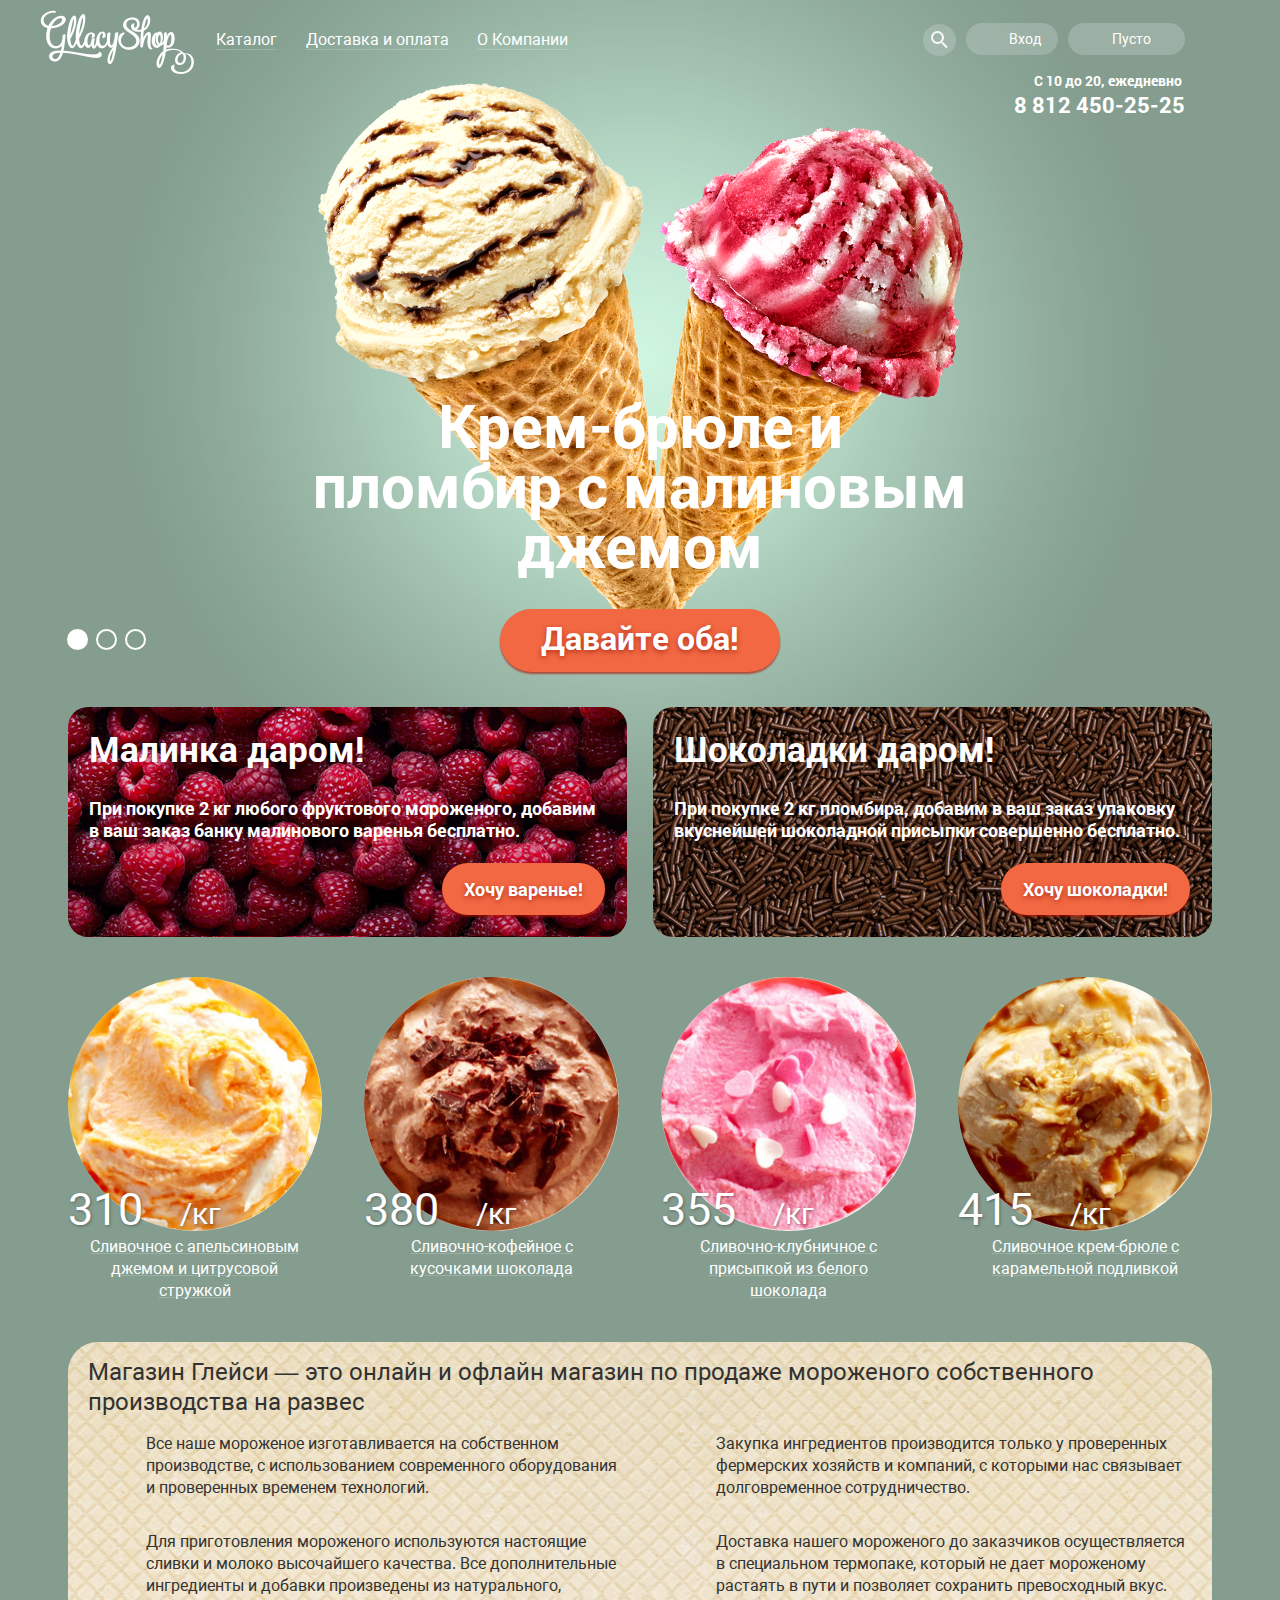
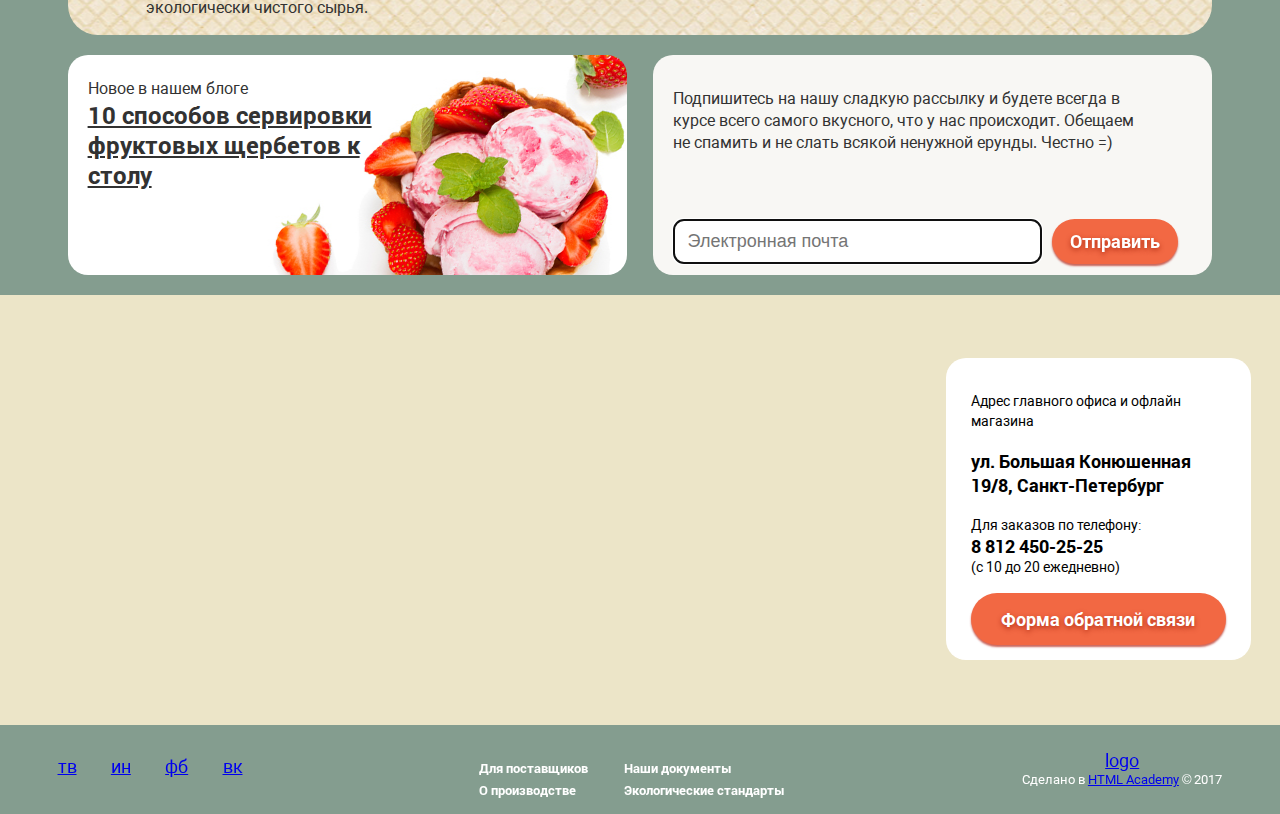
==== index.html @ 4d284d8c "grids" ====
<!DOCTYPE html>
<html lang='ru'>

<head>
  <meta charset='utf-8'>
  <title>Gllacy Shop</title>
  <link href="css/normalize.css" rel="stylesheet">
  <link href="css/style.css" rel="stylesheet">
</head>

<body>
  <input type="radio" id="btn-1" name="toggle" checked/>
  <input type="radio" id="btn-2" name="toggle" />
  <input type="radio" id="btn-3" name="toggle" />
  <div class="site-wrapper">
    <div class="content-wrapper">
      <header class="page-header">
        <div class='page-header__container'>
          <div class="page-header__logo">
            <img src="img/logo.png" width="154px" height="64px" alt="Gllacy Shop" />
          </div>
          <nav class="navigation">
            <div class="navigation__top">
              <ul class="navigation__first-list">
                <li>
                  <a href="catalog.html">Каталог</a>
                </li>
                <li>
                  <a href="#">Доставка и оплата</a>
                </li>
                <li>
                  <a href="#">О Компании</a>
                </li>
              </ul>
              <ul class="navigation__second-list">
                <li class="navigation__first-item">
                  <a class="navigation__second-list-search" href="#" title="Поиск"></a>
                </li>
                <li class="navigation__second-item">
                  <a class="navigation__second-list-account" href="#">Вход</a>
                </li>
                <li class="navigation__third-item">
                  <a class="navigation__second-list-basket" href="#" title="Карзина">Пусто</a>
                </li>
              </ul>
              <div class="telephone">
                <a class="navigation__telephone" href="tel:+78124502525">8 812 450-25-25</a>
              </div>
            </div>
            <ul class="navigation__hidden-list">
              <li class="navigation__hidden-item">
                <a class="navigation__hidden-list-link first-link" href="#">Новинки</a>
              </li>
              <li class="navigation__hidden-item">
                <a class="navigation__hidden-list-link" href="#">Сливочное</a>
              </li>
              <li class="navigation__hidden-item">
                <a class="navigation__hidden-list-link" href="#">Щербеты</a>
              </li>
              <li class="navigation__hidden-item">
                <a class="navigation__hidden-list-link" href="#">Фруктовый лёд</a>
              </li>
              <li class="navigation__hidden-item">
                <a class="navigation__hidden-list-link" href="#">Мелорин</a>
              </li>
            </ul>
            <div class="search-hidden">
              <input type="search" value="Что ищем?" autofocus/>
            </div>
            <div class="navigation__pop-up">
              <input type "email" placeholder="Электронная почта" autocomplete="on" tabindex="1" autofocus/>
              <input type="password" placeholder="Пароль" autocomplete="on" tabindex="2" autofocus/>
              <buttom>Войти</buttom>
              <a href="#">Забыли пароль?</a>
              <a href="#">Новая регистрация</a>
            </div>
          </nav>
        </div>
      </header>
      <main>
        <section class="slider">
          <div class="slider__slide" id="slide1">
            <div class="slider__slide-title">Крем-брюле и пломбир с малиновым джемом</div>
            <a class="btn__slide" href="#">Давайте оба!</a>
          </div>
          <div class="slider__slide" id="slide2">
            <div class="slider__slide-title">Шоколадный пломбир и лимонный сорбет </div>
            <a class="btn__slide" href="#">Давайте оба!</a>
          </div>
          <div class="slider__slide" id="slide3">
            <div class="slider__slide-title">Пломбир с помадкой<br>и клубничный щербет</div>
            <a class="btn__slide" href="#">Давайте оба!</a>
          </div>
          <div class="slider-controls">
            <label for="btn-1"></label>
            <label for="btn-2"></label>
            <label for="btn-3"></label>
          </div>
        </section>
        <div class='main__container'>
          <section class="banners">
            <div class="banners__item">
              <h2 class="banners__title">Малинка даром!</h2>
              <p class="banners__describtion">При покупке 2 кг любого фруктового мороженого, добавим в ваш заказ банку малинового варенья бесплатно.
              </p>
              <a class="btn__banners" href="catalog.html">Хочу варенье!</a>
            </div>
            <div class="banners__item">
              <h2 class="banners__title">Шоколадки даром!</h2>
              <p class="banners__describtion">При покупке 2 кг пломбира, добавим в ваш заказ упаковку вкуснейшей шоколадной присыпки совершенно бесплатно.
              </p>
              <a class="btn__banners" href="catalog.html">Хочу шоколадки!</a>
            </div>
          </section>
          <section class="hits">
            <div class="hits__item">
              <div class="hits__image">
                <img src="./img/goods/hits/1.jpg" width="267px" height="267px" alt="Сливочное с апельсиновым джемом и цитрусовой стружкой" />
              </div>
              <span class="hits__price">310<a class="hits__price-icon" href="#"></a></span>
              <p class="hits__description">Сливочное с апельсиновым джемом и цитрусовой стружкой</p>
            </div>
            <div class="hits__item">
              <div class="hits__image">
                <img src="./img/goods/hits/2.jpg" width="267px" height="267px" alt="Сливочно-кофейное с кусочками шоколада" />
              </div>
              <span class="hits__price">380<a class="hits__price-icon" href="#"></a></span>
              <p class="hits__description">Сливочно-кофейное с кусочками шоколада</p>
            </div>
            <div class="hits__item">
              <div class="hits__image">
                <img src="./img/goods/hits/3.jpg" width="267px" height="267px" alt="Сливочно-клубничное с присыпкой из белого шоколада" />
              </div>
              <span class="hits__price">355<a class="hits__price-icon" href="#"></a></span>
              <p class="hits__description">Сливочно-клубничное с присыпкой из белого шоколада</p>
            </div>
            <div class="hits__item">
              <div class="hits__image">
                <img src="./img/goods/hits/4.jpg" width="267px" height="267px" alt="Сливочное крем-брюле с карамельной подливкой" />
              </div>
              <span class="hits__price">415<a class="hits__price-icon" href="#"></a></span>
              <p class="hits__description">Сливочное крем-брюле с карамельной подливкой</p>
            </div>
          </section>
          <section class="seo">
            <h2 class="seo__title">Магазин Глейси — это онлайн и офлайн магазин по продаже мороженого собственного производства на развес</h2>
            <div class="seo__features">
              <div class="seo__column">
                <p class="seo__description">Все наше мороженое изготавливается на собственном производстве, с использованием современного оборудования и проверенных временем технологий.</p>
                <p class="seo__description">Для приготовления мороженого используются настоящие сливки и молоко высочайшего качества. Все дополнительные ингредиенты и добавки произведены из натурального, экологически чистого сырья.</p>
              </div>
              <div class="seo__column">
                <p class="seo__description">Закупка ингредиентов производится только у проверенных фермерских хозяйств и компаний, с которыми нас связывает долговременное сотрудничество.</p>
                <p class="seo__description">Доставка нашего мороженого до заказчиков осуществляется в специальном термопаке, который не дает мороженому растаять в пути и позволяет сохранить превосходный вкус.</p>
              </div>
            </div>
          </section>
          <div class="news-distribution">
          <section class="news">
              <span class="news__description">Новое в нашем блоге</span>
              <h2 class="news__title">10 способов сервировки фруктовых щербетов к столу</h2>
          </section>
          <section class="distribution">
            <p class="distribution__description">Подпишитесь на нашу сладкую рассылку и будете всегда в курсе всего самого вкусного, что у нас происходит. Обещаем не спамить и не слать всякой ненужной ерунды. Честно =) </p>
            <div class="distribution__form">
            <input type="email" placeholder="Электронная почта" autocomplete="on" tabindex="1" autofocus/>
            <a class="btn__distribution" href="#">Отправить</a>
            </div>
          </section>
          </div>
        <section class="form-answer">
          <h2 class="form-answer__title">Мы обязательно вам ответим!</h2>
          <input />
          <input />
          <textarea name="comment" id="comment-field" rows="10"></textarea>
          <buttom>Отправить</buttom>
        </section>
              </div>
            </div>
              <section class="map">
                <div class="map__marker"></div>
                <div class="contacts">
                  <span>Адрес главного офиса и офлайн магазина</span>
                  <p>ул. Большая Конюшенная 19/8, Санкт-Петербург</p>
                  <span>Для заказов по телефону:</span>
                  <a class="contacts__telephone" href="tel:+78124502525">8 812 450-25-25</a>
                  <span>(с 10 до 20 ежедневно)</span>
                  <a class="btn__write-us" href="#">Форма обратной связи</a>
                </div>
              </section>
      </main>
        <footer class="page-footer">
        <div class="page-footer__container">
          <div class="page-footer__social">
            <ul class="social__items">
              <li class="social__item">
                <a class="social__link" href="#" title="Наш твиттер">тв</a>
              </li>
              <li class="social__item">
                <a class="social__link" href="#" title="Наш Инстраграм">ин</a>
              </li>
              <li class="social__item">
                <a class="social__link" href="#" title="Мы в фейсбук">фб</a>
              </li>
              <li class="social__item">
                <a class="social__link" href="#" title="Мы вконтакте">вк</a>
              </li>
            </ul>
          </div>
          <div class="documents">
            <ul class="documents__items">
              <li class="documents__item">
                <a class="documents__link" href="#">Для поставщиков</a>
              </li>
              <li class="documents__item">
                <a class="documents__link" href="#">О производстве</a>
              </li>
            </ul>
            <ul class="documents__items">
              <li class="documents__item">
                <a class="documents__link" href="#">Наши документы</a>
              </li>
              <li class="documents__item">
                <a class="documents__link" href="#">Экологические стандарты</a>
              </li>
            </ul>
          </div>
          <div class="copyright">
            <a class="copyright__logo" href="https://htmlacademy.ru/intensive/htmlcss">logo</a>
            <span class="copyright__description">Сделано в <a href="https://htmlacademy.ru/intensive/htmlcss">HTML Academy</a> © 2017</span>
          </div>
        </div>
      </footer>
  </div>
</body>

</html>
---- css/style.css ----
@font-face {
  font-family: 'Roboto';
  src: url('../fonts/roboto.woff') format('woff'), url('../fonts/roboto.woff2') format('woff2');
  font-weight: normal;
}
@font-face {
  font-family: 'Roboto';
  src: url('../fonts/robotobold.woff') format('woff'), url('../fonts/robotobold.woff2') format('woff2');
  font-weight: bold;
}


body {
  margin: 0;
  font-size: 18px;
  line-height: 1.2;
  font-family: "Roboto", "Arial", sans-serif;
  background-color: #849d8f;
}

body > input[type="radio"] {
  display: none;
}

.site-wrapper {
  background-position: top center;
  background-repeat: no-repeat;
  transition:
    background-image 0.5s ease,
    background-color 0.5s ease;
}

.content-wrapper {
  min-width: 940px;
  max-width: 1200px;
  margin: 0 auto;
  padding: 0 2.3%;
}

.page-header {
  min-width: 940px;
}

.page-header__container {
  display: flex;
  flex-direction: row;
  position: relative;
  height: 6.25%;
}

.page-header__logo {
  display: flex;
  position: absolute;
  top: 10px;
  margin-right: 22px;
}

.navigation {
  position: relative;
  margin-left: 154px;
  width: 82.6%;
}

.navigation__top {
   display: flex;
   flex-direction: row;
   justify-content: space-between;
   position: relative;
}

.navigation__telephone {
  position: absolute;
  top: 93px;
  right: 0px;
  color: white;
  font-size: 22px;
  line-height: 24px;
  font-weight: 600;
  text-decoration: none;
}

.navigation__telephone:after {
  content: "С 10 до 20, ежедневно";
  position: absolute;
  top: -20px;
  right: 0px;
  color: white;
  width: 151px;
  font-size: 14px;
  line-height: 16px;
  font-weight: 600;
}

.navigation__first-list {
  display: flex;
  flex-wrap: nowrap;
  justify-content: space-between;
  margin: 0;
  padding: 0;
  width: 352px;
  margin-left: 22px;
}

.navigation__first-list li {
  margin: 0;
  padding: 0;
  list-style: none;
}

.navigation__first-list li:first-child {

}

.navigation__first-list a {
  display: flex;
  flex-wrap: nowrap;
  margin-top: 31px;
  padding: 0;
  font-size: 16px;
  line-height: 18px;
  color: white;
  font-weight: 500;
  border-bottom: 1px solid rgba(250, 250, 250, 0.2);
  text-decoration: none;
}

.navigation__hidden-list ul {
  display: flex;
  flex-direction: column;
  width: 143px;
  height: 171px;
  background-color: #f8f7f4;
}

.navigation__hidden-item {
  position: absolute;
  top: -37px;
  padding: 0;
  margin: 0;
  list-style: none;
}

.navigation__hidden-list-link {
  position: relative;
  color: white;
  text-decoration: none;
  padding: 13px 0 14px 21px;
}

.first-link:after {
  position: absolute;
  top: -30px;
  width: 128px;
  height: 1px;
  background-color: #d1d0ce;
}

.navigation__second-list {
  display: flex;
  margin: 0;
  padding: 0;
  width: 262px;
}

.navigation__second-list li {
  margin: 0;
  padding: 0;
  list-style: none;
}

.navigation__second-list a {
  display: flex;
  justify-content: center;
  align-items: center;
  padding: 0;
  font-size: 14px;
  line-height: 16px;
  color: white;
  font-weight: 300;
  text-decoration: none;
}

.navigation__second-list-search {
  position: absolute;
  top: 7px;
  left: 8px;
  width: 9px;
  height: 9px;
  border: 2px solid rgba(250, 250, 250, 1);
  border-radius: 50%;
}

.navigation__second-list-search:before {
  content: "";
  position: absolute;
  top: 11px;
  left: 8px;
  width: 7px;
  height: 2px;
  background: rgba(250, 250, 250, 1);
  transform: rotate(45deg);
}

.navigation__second-list-account {
  margin-left: 26px;
}

.navigation__second-list-basket {
  margin-left: 9px;
}

.navigation__first-item {
  display: flex;
  justify-content: center;
  position: absolute;
  top: 24px;
  right: 229px;
  width: 33px;
  height: 32px;
  background-color: rgba(250, 250, 250, 0.2);
  border-radius: 50%;
}

.navigation__second-item {
  display: flex;
  justify-content: center;
  position: absolute;
  top: 23px;
  right: 127px;
  width: 92px;
  height: 32px;
  background-color: rgba(250, 250, 250, 0.2);
  border-radius: 20px;
}

.navigation__third-item {
  display: flex;
  justify-content: center;
  position: absolute;
  top: 23px;
  right: 0;
  width: 117px;
  height: 32px;
  background-color: rgba(250, 250, 250, 0.2);
  border-radius: 20px;
}

.navigation__hidden-list {
  display: none;
}

.navigation__pop-up {
  display: none;
}

.search-hidden {
  display: none;
}

/* slider*/
.slider {
  position: relative;
  padding-top: 270px;
  text-align: center;
  color: #fff;
}

.slider__slide-title {
  width: 668px;
  margin: 75px auto 34px;
  font-weight: 700;
  font-size: 60px;
  line-height: 60px;
}

.btn__slide {
  display: inline-block;
  padding: 7px 41px 12px;

  font-weight: 600;
  font-size: 32px;
  line-height: 44px;
  vertical-align: top;
  color: #fff;
  text-decoration: none;
  text-shadow: 0 2px 5px rgba(160, 32, 11, 0.76);

  background: linear-gradient(top, #f26843 50%%, #e74a35 100%);
  background: #f26843;
  border-radius: 100px;
  box-shadow: 0 2px 2px rgba(172, 16, 0, 0.64);
}

.btn__slide:hover {
  background: linear-gradient(to bottom, #f58669 0%, #ec6f5e 100%);
  box-shadow: inset 0 2px 2px rgba(172, 16, 0, 1);
}

.btn__slide:active {
  background: linear-gradient(to bottom, #d84742 0%, #e1613e 100%);
  box-shadow: inset 0 2px 2px rgba(172, 16, 0, 1);
}

.slider-controls {
  position: absolute;
  bottom: 22px;
  left: 0;
  padding-left: 27px;
  z-index: 20;
  font-size: 0;
}

.slider-controls label {
  display: inline-block;
  width: 17px;
  height: 17px;
  margin-right: 8px;
  vertical-align: top;
  background-color: transparent;
  border: 2px solid #fff;
  border-radius: 50%;
  cursor: pointer;
}

.slider__slide {
  display: none;
}
.site-wrapper:before,
.site-wrapper:after {
  content: "";
  visibility: hidden;
}

.site-wrapper:before,
.site-wrapper:after {
  background-image: url("../img/slides/slide1.png");
}

.site-wrapper:after {
  background-image: url("../img/slides/slide2.png");
}

#btn-1:checked ~ .site-wrapper {
  background-color: #849d8f;
  background-image: url("../img/slides/slide1.png");
}

#btn-2:checked ~ .site-wrapper {
  background-color: #8996a6;
  background-image: url("../img/slides/slide2.png");
}

#btn-3:checked ~ .site-wrapper {
  background-color: #9d8b84;
  background-image: url("../img/slides/slide3.png");
}

#btn-1:checked ~ .site-wrapper #slide1,
#btn-2:checked ~ .site-wrapper #slide2,
#btn-3:checked ~ .site-wrapper #slide3 {
  display: block;
}

#btn-1:checked ~ .site-wrapper label[for="btn-1"],
#btn-2:checked ~ .site-wrapper label[for="btn-2"],
#btn-3:checked ~ .site-wrapper label[for="btn-3"] {
  background-color: #fff;
}
/* main */
.main__container {
  min-width: 900px;
  margin: 0 auto;
  padding: 0 2.3%;
}

.banners {
  display: flex;
  margin-top: 3.08%;
}

.banners__item {
  display: flex;
  flex-direction: column;
  position: relative;
  padding: 21px 21px;
  width: 48.8%;
  height: 188px;
  background-image: url("../img/background-malina.jpg");
  border-radius: 20px;
  background-color: rgba(120,6,19, 0.4);
}

.banners__item:last-child {
  margin-left: 2.2%;
  background-image: url("../img/background-shoko.jpg");
  background-color: rgba(82,37,18, 0.4);
}

.banners__title {
  margin: 0;
  margin-bottom: 28px;
  font-size: 35px;
  line-height: 41px;
  color: white;
}

.banners__describtion {
  margin: 0;
  font-weight: 600;
  font-size: 18px;
  line-height: 22px;
  color: white;
  margin-bottom: 48px;
}

.btn__banners {
  display: flex;
  justify-content: center;
  align-items: center;
  position: absolute;
  right: 22px;
  bottom: 22px;
  padding: 14px 22px;

  font-weight: 600;
  font-family: "Roboto";
  font-size: 18px;
  line-height: 24px;
  vertical-align: top;
  color: #fff;
  text-decoration: none;
  text-shadow: 0 2px 5px rgba(160, 32, 11, 0.76);

  background: linear-gradient(top, #f26843 0%, #e74a35 100%);
  background: #f26843;
  border-radius: 100px;
  box-shadow: 0 2px 2px rgba(172, 16, 0, 0.64);
}

.btn__banners:hover {
  background: linear-gradient(to bottom, #f58669 0%, #ec6f5e 100%);
  box-shadow: inset 0 2px 2px rgba(172, 16, 0, 1);
}

.btn__banners:active {
  background: linear-gradient(to bottom, #d84742 0%, #e1613e 100%);
  box-shadow: inset 0 2px 2px rgba(172, 16, 0, 1);
}

.hits {
  display: flex;
  justify-content: space-between;
  margin-top: 40px;
  min-width: 860px;
}

.hits__item {
  position: relative;
  width: 22.2%;
}

.hits__image img {
  position: relative;
  width: 100%;
  height: 100%;
  border-radius: 50%;
}

.hits__image img:first-child {
  background-color: rgba(253,206,121, 0.4);
}

.hits__image img:nth-child(2) {
  background-color: rgba(203,109,81, 0.4);
}

.hits__image img:nth-child(3) {
  background-color: rgba(253,142,174, 0.4);
}

.hits__image img:last-child {
  background-color: rgba(228,167,99, 0.4);
}

.hits__image::after {
  content: "";
  position: absolute;
  top: 0;
  left: 0;
  background-image: url("../img/hit.jpg");
  border-radius: 50%;
  z-index: 20;
}

.hits__price {
  position: absolute;
  top: 210px;
  left: 0;
  font-size: 45px;
  line-height: 45px;
  color: white;
  text-shadow: 1px 1px 3px rgba(49, 50, 53, 0.5);
}

.hits__item:after {
  content: "/кг";
  position: absolute;
  top: 214px;
  left: 112px;
  font-size: 30px;
  line-height: 45px;
  color: white;
  text-shadow: 1px 1px 3px rgba(49, 50, 53, 0.5);
}

.hits__description {
  color: white;
  justify-content: center;
  margin: 0 10px;
  align-items: center;
  text-align: center;
  font-size: 16px;
  line-height: 22px;
  text-decoration: underline rgba(250, 250, 250, 0.2);
}

.seo {
  width: 95.5;
  height: 25.58%;
  background-image: url("../img/background-wafer.jpg");
  background-position: top center;
  background-color: rgb(251,228,180);
  border-radius: 30px;
  margin-top: 40px;
}

.seo__title {
  margin: 0;
  padding: 0 20px;
  padding-top: 15px;
  font-size: 24px;
  line-height: 30px;
  font-weight: 400;
  color: rgb(50, 50, 50);
}

.seo__features {
  display: flex;
  justify-content: space-between;
  padding: 0 20px;
}

.seo__column {
  display: flex;
  flex-direction: column;
  width: 476px;
  margin-left: 58px;
}

.seo__description {
  font-size: 16px;
  line-height: 22px;
  color: rgb(50, 50, 50);
}

.news-distribution {
  display: flex;
  min-width: 860px;
  margin: 20px 0;
}

.news {
  display: flex;
  flex-direction: column;
  width: 48.8%;
  height: 220px;
  background-image: url("../img/background-strawberries.jpg");
  background-position: top center;
  background-color: #fff;
  border-radius: 20px;
  padding: 0 20px;
  margin-right: 2.2%;
}

.news__description {
  display: flex;
  justify-content: space-between;
  font-size: 16px;
  line-height: 22px;
  padding-top: 23px;
  color: rgb(50, 50, 50);
}

.news__title {
  width: 285px;
  font-size: 24px;
  line-height: 30px;
  color: rgb(50, 50, 50);
  text-decoration: underline;
  margin: 0;
}

.distribution {
  display: flex;
  flex-direction: column;
  width: 48.8%;
  height: 220px;
  background-color: rgb(248, 247, 244);
  border-radius: 20px;
  border-image: 5px solid url("../img/background-post.jpg");
  padding-top: 23px;
  padding: 0px 20px;
}

.distribution__description {
  width: 91%;
  height: 38.18%;
  font-size: 16px;
  line-height: 22px;
  color: rgb(50, 50, 50);
  margin-top: 33px;
}

.distribution__form {
  display: flex;
}

.distribution input[type="email"] {
  width: 65.3%;
  height: 13px;
  padding: 15px 14px 15px;
  border: 1px solid #d3d3d2;
  border-radius: 10px;
  margin-top: 31px;
  margin-right: 10px;
}

.btn__distribution {
  display: flex;
  justify-content: center;
  align-items: center;
  margin-top: 31px;
  padding: 8px 18px;

  font-weight: 600;
  font-family: "Roboto";
  font-size: 18px;
  line-height: 24px;
  vertical-align: top;
  color: #fff;
  text-decoration: none;
  text-shadow: 0 2px 5px rgba(160, 32, 11, 0.76);

  background: linear-gradient(top, #f26843 0%, #e74a35 100%);
  background: #f26843;
  border-radius: 100px;
  box-shadow: 0 2px 2px rgba(172, 16, 0, 0.64);
}

.btn__distribution:hover {
  background: linear-gradient(to bottom, #f58669 0%, #ec6f5e 100%);
  box-shadow: inset 0 2px 2px rgba(172, 16, 0, 1);
}

.btn__distribution:active {
  background: linear-gradient(to bottom, #d84742 0%, #e1613e 100%);
  box-shadow: inset 0 2px 2px rgba(172, 16, 0, 1);
}

.map {
  position: relative;
  width: auto;
  height: 430px;
  background-color: #ece5c8;
}

.contacts {
  display: flex;
  flex-direction: column;
  position: absolute;
  top: 63px;
  right: 2.3%;
  padding: 33px 25px 31px;
  width: 255px;
  height: 238px;
  background-color: white;
  border-radius: 20px;
  z-index: 10;
}

.contacts p {
  font-size: 18px;
  line-height: 24px;
  font-weight: bold;
}

.contacts__telephone {
  font-size: 18px;
  line-height: 22px;
  color: black;
  text-decoration: none;
  font-weight: bold;
}

.contacts span {
  font-size: 14px;
  line-height: 20px;
}

.contacts span:last-child {
  line-height: 22px;
}

.btn__write-us {
  display: flex;
  justify-content: center;
  align-items: center;
  margin-top: 16px;
  padding: 14px 28px;

  font-weight: 600;
  font-family: "Roboto";
  font-size: 18px;
  line-height: 24px;
  vertical-align: top;
  color: #fff;
  text-decoration: none;
  text-shadow: 0 2px 5px rgba(160, 32, 11, 0.76);

  background: linear-gradient(top, #f26843 0%, #e74a35 100%);
  background: #f26843;
  border-radius: 100px;
  box-shadow: 0 2px 2px rgba(172, 16, 0, 0.64);
}

.btn__write-us:hover {
  background: linear-gradient(to bottom, #f58669 0%, #ec6f5e 100%);
  box-shadow: inset 0 2px 2px rgba(172, 16, 0, 1);
}

.btn__write-us:active {
  background: linear-gradient(to bottom, #d84742 0%, #e1613e 100%);
  box-shadow: inset 0 2px 2px rgba(172, 16, 0, 1);
}

.form-answer {
  display: none;
}

.page-footer {
  min-width: 900px;
  margin: 0 auto;
  height: 11.1%;
  padding: 0 2.3%;
}

.page-footer__container {
  display: flex;
  align-items: center;
  justify-content: space-between;
  padding: 18px 2.3%;
}

.page-footer__social {
  width: 185px;
  height: 40px;
  margin-top: 13px;
}

.social__items {
  display: flex;
  flex-direction: row;
  justify-content: space-between;
  margin: 0;
  padding: 0;
}

.social__item {
  list-style: none;
  margin: 0;
  padding: 0;
}

.documents {
  display: flex;
  flex-direction: row;
  justify-content: space-between;
  width: 306px;
  height: 40px;
  margin-top: 13px;
}

.documents__items {
  display: flex;
  flex-direction: column;
}

.documents__items {
  margin: 0;
  padding: 0;
  list-style: none;
}

.documents__link:first-child {
  font-weight: 600;
}

.documents__link {
  font-size: 13px;
  line-height: 18px;
  color: white;
  text-decoration: none;
}

.copyright {
  display: flex;
  flex-direction: column;
  align-items: center;
}

.copyright__logo {

}
.copyright__description {
  font-size: 13px;
  line-height: 18px;
  color: white;
}
/* catalog */
.main__wrapper {
  min-width: 900px;
  margin: 0 auto;
  padding: 0 2.3%;
}

.breadcrumbs {
  display: flex;
  justify-content: space-between;
  width: 230px;
}

.breadcrumbs a {
  color: white;
  font-size: 14px;
  line-height: 16px;
  margin-top: 21px;
  text-decoration: none;
}

.breadcrumbs__link:first-child {
  text-decoration: underline rgba(255, 255, 255, 0.4);
}

.breadcrumbs__link:nth-child(3) {
  text-decoration: underline rgba(255, 255, 255, 0.4);
}

.main__title {
  font-size: 35px;
  line-height: 41px;
  color: rgb(255, 255, 255);
  margin: 0;
}

.filter-form {
  display: flex;
  flex-direction: column;
  justify-content: flex-start;
  width: 861px;
  margin-top: 30px;
}

.filter-forms {
  display: flex;
  flex-direction: row;
  justify-content: space-between;
  align-items: center;
}

.filter-forms:nth-child(2) {
  margin-top: 18px;
}

.filter-form__section {
  position: relative;
  display: flex;
  flex-direction: column;
}

.filter-form__legend {
  font-size: 14px;
  line-height: 16px;
  color: white;
  margin-left: 15px;
}

.wish-filters input[type="text"] {
  width: 193px;
  height: 36px;
  background-color: rgba(255, 255, 255, 0.2);
  border: none;
  border-radius: 20px;
  color: white;
  margin-top: 7px;
  cursor: pointer;
}

.wish-filters input[type="text"]:hover {
  background-color: rgb(255, 255, 255)
}


.filter-for__slider {
  width: 219px;
  height: 36px;
  background-color: rgba(255, 255, 255, 0.2);
  border-radius: 20px;
  margin-top: 7px;
}

.radio__items {
  display: flex;
  flex-direction: row;
  justify-content: space-around;
  align-items: center;
  width: 416px;
  height: 36px;
  background-color: rgba(255, 255, 255, 0.2);
  border-radius: 20px;
  margin-top: 7px;
}

.radio-button__text {
  font-size: 16px;
  line-height: 18px;
  color: white;
  margin-left: 10px;
  font-weight: 500;
}

.checkbox-items {
  display: flex;
  flex-direction: row;
  justify-content: space-around;
  align-items: center;
  width: 703px;
  height: 36px;
  background-color: rgba(255, 255, 255, 0.2);
  border-radius: 20px;
  margin-top: 7px;
}

.checkbox__text {
  font-size: 16px;
  line-height: 18px;
  color: white;
  margin-left: 10px;
  font-weight: 500;
}

.filter-forms button {
  display: flex;
  justify-content: center;
  align-items: center;
  margin-top: 17px;
  padding: 2px 29px;

  font-weight: 500;
  font-family: "Roboto";
  font-size: 16px;
  line-height: 28px;
  vertical-align: top;
  color: #fff;
  text-decoration: none;

  background-color: rgba(255, 255, 255, 0.2);
  border: 2px solid white;
  border-radius: 100px;
}

.filter-forms button:hover {
  border: none;
  color: black;
  background: rgb(255, 255, 255);
  padding: 4px 31px;
}

.filter-forms button:active {
  border: none;
  padding: 4px 31px;
  background: rgb(234, 234, 234);
  box-shadow: inset 0 2px 2px rgba(105, 105, 105, 1);
}
/* filters */

.goods {
  display: flex;
  flex-direction: column;
  margin-top: 40px;
}

.goods__items {
  display: flex;
  justify-content: space-between;
  flex-wrap: wrap;
}

.goods__items:last-child {
  justify-content: flex-end;
  margin-top: 40px;
}

.goods__item {
  position: relative;
  width: 267px;
  margin-bottom: 40px;
}

.goods__item img {
  position: relative;
  width: 267px;
  height: 267px;
  border-radius: 50%;
}

.goods__price {
  position: absolute;
  top: 210px;
  left: 0;
  font-size: 45px;
  line-height: 45px;
  color: white;
  text-shadow: 1px 1px 3px rgba(49, 50, 53, 0.5);
}

.goods__item:after {
  content: "/кг";
  position: absolute;
  top: 214px;
  left: 112px;
  font-size: 30px;
  line-height: 45px;
  color: white;
  text-shadow: 1px 1px 3px rgba(49, 50, 53, 0.5);
}

.goods__price {
  position: absolute;
  top: 210px;
  left: 0;
  font-size: 45px;
  line-height: 45px;
  color: white;
  text-shadow: 1px 1px 3px rgba(49, 50, 53, 0.5);
}

.goods__item:after {
  content: "/кг";
  position: absolute;
  top: 214px;
  left: 112px;
  font-size: 30px;
  line-height: 45px;
  color: white;
  text-shadow: 1px 1px 3px rgba(49, 50, 53, 0.5);
}

.goods__description {
  color: white;
  justify-content: center;
  margin: 0 10px;
  align-items: center;
  text-align: center;
  font-size: 16px;
  line-height: 22px;
  text-decoration: underline rgba(250, 250, 250, 0.2);
}

.paginator {
  display: flex;
  flex-direction: row;
}

.paginator__arrows {
  padding: 0 24px;
}
.paginator__arrows:first-child {
  color: rgba(250, 250, 250, 0.2)
}

.paginator__pages {
  position: relative;
  display: flex;
  flex-direction: row;
  justify-content: space-between;
  width: 190px;
}

.paginator__link {
  display: flex;
  justify-content: center;
  align-items: center;
  color: white;
  font-size: 16px;
  line-height: 18px;
  text-decoration: none;
  margin-bottom: 30px;
}

.paginator__pages .paginator__link:hover {
  width: 26px;
  height: 26px;
  border-radius: 50%;
  background-color: rgba(250, 250, 250, 0.2);
  margin-bottom: 22px;
}

.paginator__pages .paginator__link:active {
  width: 26px;
  height: 26px;
  background-color: rgba(250, 250, 250, 1);
  color: black;
  border-radius: 50%;
}

.paginator__pages .paginator__link:first-child {
  width: 26px;
  height: 26px;
  background-color: rgba(250, 250, 250, 1);
  color: black;
  border-radius: 50%;
}
.paginator__item:last-child{
  padding-right: 20px;
}

.paginator span {
  color: rgba(250, 250, 250, 1);
  font-size: 16px;
  line-height: 18px;
  text-decoration: none;
  padding: 0 4px;
}

.paginator__previous {
  color: rgba(250, 250, 250, 0.2);
}

.line {
  width: auto;
  height: 1px;
  background-color: rgba(250, 250, 250, 0.2);
}
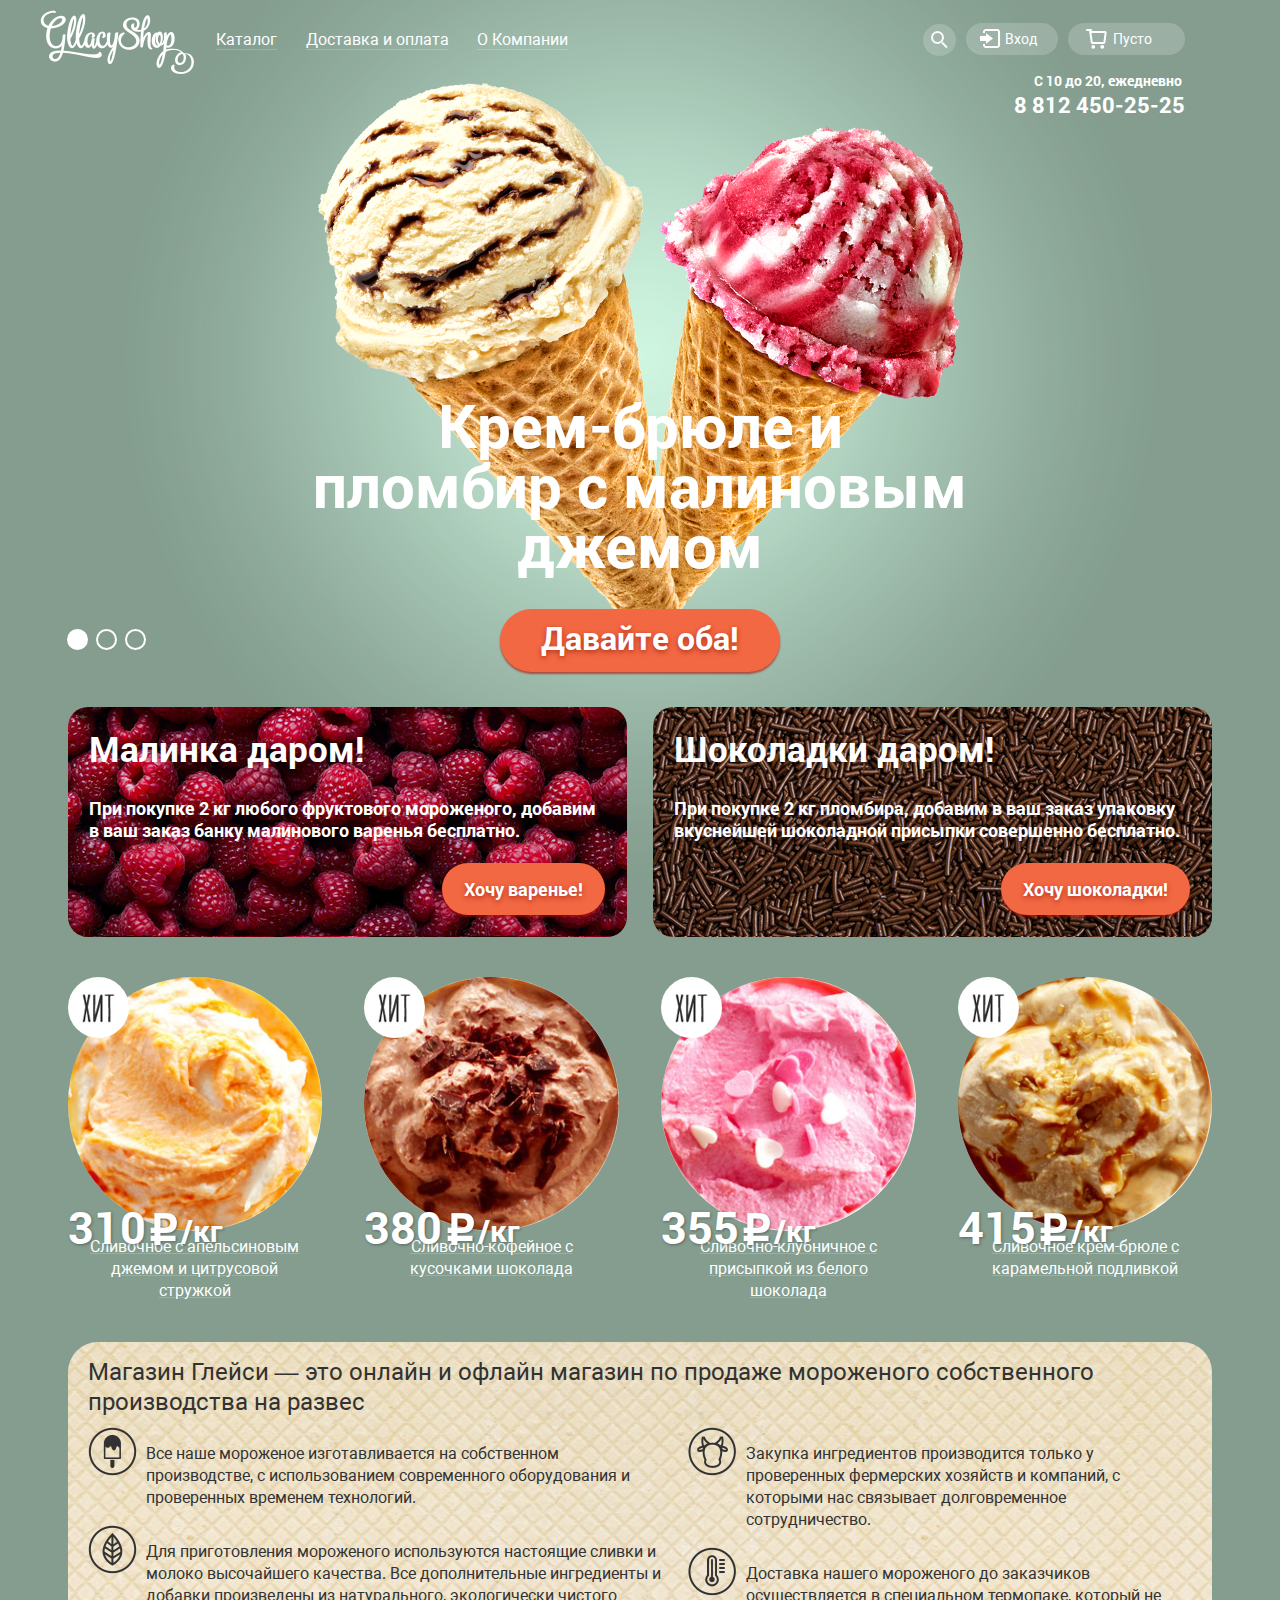
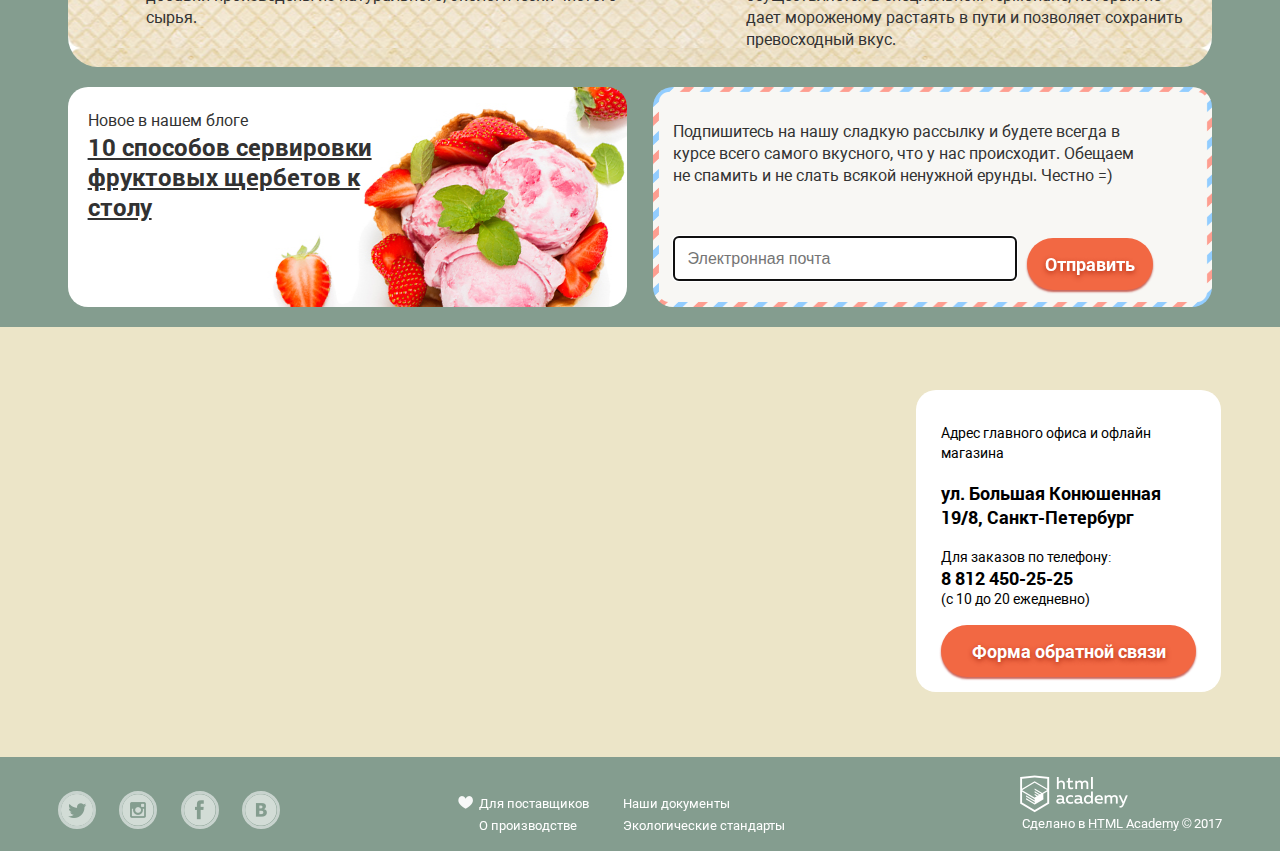
==== commit 11616f4e: "fine" ====
--- a/index.html
+++ b/index.html
@@ -37,10 +37,10 @@
                   <a class="navigation__second-list-search" href="#" title="Поиск"></a>
                 </li>
                 <li class="navigation__second-item">
-                  <a class="navigation__second-list-account" href="#">Вход</a>
+                  <a class="navigation__second-list-account sprite-entry" href="#"></a><span>Вход</span>
                 </li>
                 <li class="navigation__third-item">
-                  <a class="navigation__second-list-basket" href="#" title="Карзина">Пусто</a>
+                  <a class="navigation__second-list-basket sprite-basket" href="#" title="Корзина"></a><span>Пусто</span>
                 </li>
               </ul>
               <div class="telephone">
@@ -114,31 +114,35 @@
           </section>
           <section class="hits">
             <div class="hits__item">
+              <a class="hits__mini-hit"><img src="./img/hit.jpg"/></a>
               <div class="hits__image">
                 <img src="./img/goods/hits/1.jpg" width="267px" height="267px" alt="Сливочное с апельсиновым джемом и цитрусовой стружкой" />
               </div>
-              <span class="hits__price">310<a class="hits__price-icon" href="#"></a></span>
+             <b class="hits__price">310<a class="hits__price-icon sprite-R" href="#"></a><span class="price-kg">/кг</span></b>
               <p class="hits__description">Сливочное с апельсиновым джемом и цитрусовой стружкой</p>
             </div>
             <div class="hits__item">
+              <a class="hits__mini-hit"><img src="./img/hit.jpg"/></a>
               <div class="hits__image">
                 <img src="./img/goods/hits/2.jpg" width="267px" height="267px" alt="Сливочно-кофейное с кусочками шоколада" />
               </div>
-              <span class="hits__price">380<a class="hits__price-icon" href="#"></a></span>
+              <b class="hits__price">380<a class="hits__price-icon sprite-R" href="#"></a><span class="price-kg">/кг</span></b>
               <p class="hits__description">Сливочно-кофейное с кусочками шоколада</p>
             </div>
             <div class="hits__item">
+              <a class="hits__mini-hit"><img src="./img/hit.jpg"/></a>
               <div class="hits__image">
                 <img src="./img/goods/hits/3.jpg" width="267px" height="267px" alt="Сливочно-клубничное с присыпкой из белого шоколада" />
-              </div>
-              <span class="hits__price">355<a class="hits__price-icon" href="#"></a></span>
+                <b class="hits__price">355<a class="hits__price-icon sprite-R" href="#"></a><span class="price-kg">/кг</span></b>
+              </div>
               <p class="hits__description">Сливочно-клубничное с присыпкой из белого шоколада</p>
             </div>
             <div class="hits__item">
+              <a class="hits__mini-hit"><img src="./img/hit.jpg"/></a>
               <div class="hits__image">
                 <img src="./img/goods/hits/4.jpg" width="267px" height="267px" alt="Сливочное крем-брюле с карамельной подливкой" />
               </div>
-              <span class="hits__price">415<a class="hits__price-icon" href="#"></a></span>
+              <b class="hits__price">415<a class="hits__price-icon sprite-R" href="#"></a><span class="price-kg">/кг</span></b>
               <p class="hits__description">Сливочное крем-брюле с карамельной подливкой</p>
             </div>
           </section>
@@ -146,12 +150,24 @@
             <h2 class="seo__title">Магазин Глейси — это онлайн и офлайн магазин по продаже мороженого собственного производства на развес</h2>
             <div class="seo__features">
               <div class="seo__column">
-                <p class="seo__description">Все наше мороженое изготавливается на собственном производстве, с использованием современного оборудования и проверенных временем технологий.</p>
-                <p class="seo__description">Для приготовления мороженого используются настоящие сливки и молоко высочайшего качества. Все дополнительные ингредиенты и добавки произведены из натурального, экологически чистого сырья.</p>
-              </div>
-              <div class="seo__column">
-                <p class="seo__description">Закупка ингредиентов производится только у проверенных фермерских хозяйств и компаний, с которыми нас связывает долговременное сотрудничество.</p>
-                <p class="seo__description">Доставка нашего мороженого до заказчиков осуществляется в специальном термопаке, который не дает мороженому растаять в пути и позволяет сохранить превосходный вкус.</p>
+                <div class="seo__item">
+                  <a href="#" class="seo__icons sprite-ice-cream"></a>
+                  <p class="seo__description">Все наше мороженое изготавливается на собственном производстве, с использованием современного оборудования и проверенных временем технологий.</p>
+                </div>
+                <div class="seo__item">
+                  <a href="#" class="seo__icons sprite-leaf"></a>
+                  <p class="seo__description">Для приготовления мороженого используются настоящие сливки и молоко высочайшего качества. Все дополнительные ингредиенты и добавки произведены из натурального, экологически чистого сырья.</p>
+                </div>
+              </div>
+              <div>
+                <div class="seo__item">
+                  <a href="#" class="seo__icons sprite-cow"></a>
+                  <p class="seo__description">Закупка ингредиентов производится только у проверенных фермерских хозяйств и компаний, с которыми нас связывает долговременное сотрудничество.</p>
+                </div>
+                <div class="seo__item">
+                  <a href="#" class="seo__icons sprite-thermometer"></a>
+                  <p class="seo__description">Доставка нашего мороженого до заказчиков осуществляется в специальном термопаке, который не дает мороженому растаять в пути и позволяет сохранить превосходный вкус.</p>
+                </div>
               </div>
             </div>
           </section>
@@ -194,23 +210,24 @@
           <div class="page-footer__social">
             <ul class="social__items">
               <li class="social__item">
-                <a class="social__link" href="#" title="Наш твиттер">тв</a>
-              </li>
-              <li class="social__item">
-                <a class="social__link" href="#" title="Наш Инстраграм">ин</a>
-              </li>
-              <li class="social__item">
-                <a class="social__link" href="#" title="Мы в фейсбук">фб</a>
-              </li>
-              <li class="social__item">
-                <a class="social__link" href="#" title="Мы вконтакте">вк</a>
+                <a class="social__link sprite-twitter" href="#" title="Наш твиттер"></a>
+              </li>
+              <li class="social__item">
+                <a class="social__link sprite-insta" href="#" title="Наш Инстраграм"></a>
+              </li>
+              <li class="social__item">
+                <a class="social__link sprite-fb" href="#" title="Мы в фейсбук"></a>
+              </li>
+              <li class="social__item">
+                <a class="social__link sprite-vk" href="#" title="Мы вконтакте"></a>
               </li>
             </ul>
           </div>
           <div class="documents">
+            <a href="#" class="link-heart sprite-heart"></a>
             <ul class="documents__items">
               <li class="documents__item">
-                <a class="documents__link" href="#">Для поставщиков</a>
+                <a class="documents__link link-bold" href="#">Для поставщиков</a>
               </li>
               <li class="documents__item">
                 <a class="documents__link" href="#">О производстве</a>
@@ -226,7 +243,7 @@
             </ul>
           </div>
           <div class="copyright">
-            <a class="copyright__logo" href="https://htmlacademy.ru/intensive/htmlcss">logo</a>
+            <a class="copyright__logo sprite-logoacademy" href="https://htmlacademy.ru/intensive/htmlcss"></a>
             <span class="copyright__description">Сделано в <a href="https://htmlacademy.ru/intensive/htmlcss">HTML Academy</a> © 2017</span>
           </div>
         </div>
--- a/css/style.css
+++ b/css/style.css
@@ -31,7 +31,7 @@
 }
 
 .content-wrapper {
-  min-width: 940px;
+  min-width: 900px;
   max-width: 1200px;
   margin: 0 auto;
   padding: 0 2.3%;
@@ -202,11 +202,39 @@
 }
 
 .navigation__second-list-account {
-  margin-left: 26px;
+  content: "";
+  position: absolute;
+  top: 20%;
+  left: 15%;
+  background-image: url("../img/icons/sprite.png");
+  background-repeat: no-repeat;
+}
+
+.navigation__second-item span{
+    margin-left: 20%;
+    margin-top: 8px;
+    font-size: 14px;
+    line-height: 16px;
+    color: white;
+    font-weight: 300;
 }
 
 .navigation__second-list-basket {
-  margin-left: 9px;
+  content: "";
+  position: absolute;
+  top: 20%;
+  left: 15%;
+  background-image: url("../img/icons/sprite.png");
+  background-repeat: no-repeat;
+}
+
+.navigation__third-item span {
+  margin-top: 8px;
+  margin-left: 10%;
+  font-size: 14px;
+  line-height: 16px;
+  color: white;
+  font-weight: 300;
 }
 
 .navigation__first-item {
@@ -459,6 +487,18 @@
   width: 22.2%;
 }
 
+.hits__mini-hit img {
+  content: "";
+  display: flex;
+  position: absolute;
+  top: 0;
+  top: 0;
+  width: 61px;
+  height: 61px;
+  border-radius: 50%;
+  z-index: 20;
+}
+
 .hits__image img {
   position: relative;
   width: 100%;
@@ -482,35 +522,36 @@
   background-color: rgba(228,167,99, 0.4);
 }
 
-.hits__image::after {
-  content: "";
-  position: absolute;
-  top: 0;
-  left: 0;
-  background-image: url("../img/hit.jpg");
-  border-radius: 50%;
-  z-index: 20;
-}
 
 .hits__price {
-  position: absolute;
-  top: 210px;
-  left: 0;
+  display: flex;
+  position: absolute;
+  bottom: 53px;
+  left: 0%;
   font-size: 45px;
   line-height: 45px;
   color: white;
   text-shadow: 1px 1px 3px rgba(49, 50, 53, 0.5);
 }
 
-.hits__item:after {
-  content: "/кг";
-  position: absolute;
-  top: 214px;
-  left: 112px;
+.price-kg {
+  display: block;
+  position: absolute;
+  width: 100%;
+  top: 10%;
+  left: 145%;
   font-size: 30px;
   line-height: 45px;
-  color: white;
-  text-shadow: 1px 1px 3px rgba(49, 50, 53, 0.5);
+}
+
+.hits__price-icon {
+  position: absolute;
+  top: 18%;
+  left: 95%;
+  background-image: url("../img/icons/sprite.png");
+  background-repeat: no-repeat;
+  margin-left: 7px;
+  text-shadow: 1px 1px 0px 0px rgba(49, 50, 53, 0.5);
 }
 
 .hits__description {
@@ -548,16 +589,38 @@
   display: flex;
   justify-content: space-between;
   padding: 0 20px;
+  margin-top: 10px;
 }
 
 .seo__column {
   display: flex;
   flex-direction: column;
-  width: 476px;
+}
+
+.seo__column:first-child {
+  margin-right: 2.2%;
+}
+
+.seo__item {
+  display: flex;
+  flex-direction: row;
+  justify-content: space-between;
+  position: relative;
+  width: 100%;
+}
+
+.seo__icons {
+  background-image: url("../img/icons/sprite.png");
+  background-repeat: no-repeat;
+  background-position: center;
+  position: absolute;
+  top: 0%;
+  left: 0%;
+}
+
+.seo__description {
+  width: 100%;
   margin-left: 58px;
-}
-
-.seo__description {
   font-size: 16px;
   line-height: 22px;
   color: rgb(50, 50, 50);
@@ -604,21 +667,25 @@
   display: flex;
   flex-direction: column;
   width: 48.8%;
-  height: 220px;
+  height: 152px;
+  background-image: url("../img/background-post.png");
+  background-position: top center;
+  background-repeat: no-repeat;
   background-color: rgb(248, 247, 244);
   border-radius: 20px;
-  border-image: 5px solid url("../img/background-post.jpg");
-  padding-top: 23px;
-  padding: 0px 20px;
-}
-
+  padding: 34px 20px;
+}
+
+.distribution__form {
+  margin-top: 41px;
+}
 .distribution__description {
   width: 91%;
   height: 38.18%;
   font-size: 16px;
   line-height: 22px;
   color: rgb(50, 50, 50);
-  margin-top: 33px;
+  margin-top: 0px;
 }
 
 .distribution__form {
@@ -626,21 +693,26 @@
 }
 
 .distribution input[type="email"] {
-  width: 65.3%;
+  width: 60.5%;
   height: 13px;
   padding: 15px 14px 15px;
   border: 1px solid #d3d3d2;
-  border-radius: 10px;
-  margin-top: 31px;
+  border-radius: 5px;
   margin-right: 10px;
+}
+
+.distribution input[placeholder="Электронная почта"] {
+  font-size: 16px;
+  line-height: 24px;
+  color: #999999;
 }
 
 .btn__distribution {
   display: flex;
   justify-content: center;
   align-items: center;
-  margin-top: 31px;
-  padding: 8px 18px;
+  margin-top: 2px;
+  padding: 14px 18px;
 
   font-weight: 600;
   font-family: "Roboto";
@@ -685,6 +757,7 @@
   height: 238px;
   background-color: white;
   border-radius: 20px;
+  margin-right: 2.3%;
   z-index: 10;
 }
 
@@ -727,7 +800,7 @@
   text-decoration: none;
   text-shadow: 0 2px 5px rgba(160, 32, 11, 0.76);
 
-  background: linear-gradient(top, #f26843 0%, #e74a35 100%);
+  background-image: linear-gradient(top, #f26843 0%, #e74a35 100%);
   background: #f26843;
   border-radius: 100px;
   box-shadow: 0 2px 2px rgba(172, 16, 0, 0.64);
@@ -773,18 +846,41 @@
   justify-content: space-between;
   margin: 0;
   padding: 0;
+  width: 185px;
 }
 
 .social__item {
+  position: relative;
   list-style: none;
   margin: 0;
   padding: 0;
 }
 
+.social__link {
+  background-image: url("../img/icons/sprite.png");
+  background-repeat: no-repeat;
+  background-position: center;
+  position: absolute;
+  top: 0%;
+  left: 0%;
+  border: 3px solid #dae2de;
+  border-radius: 50%;
+  opacity: 0.8;
+}
+
+.social__link:hover {
+  opacity: 1;
+}
+
+.social__link:active {
+  box-shadow: inset 0px 2px 1px 0px #888888;
+}
+
 .documents {
   display: flex;
   flex-direction: row;
   justify-content: space-between;
+  position: relative;
   width: 306px;
   height: 40px;
   margin-top: 13px;
@@ -801,31 +897,56 @@
   list-style: none;
 }
 
-.documents__link:first-child {
+.link-bold {
   font-weight: 600;
 }
 
 .documents__link {
   font-size: 13px;
   line-height: 18px;
+  font-weight: normal;
   color: white;
   text-decoration: none;
+}
+
+.link-heart {
+  background-image: url("../img/icons/sprite.png");
+  background-repeat: no-repeat;
+  background-position: center;
+  position: absolute;
+  top: 13%;
+  left: -7%;
 }
 
 .copyright {
   display: flex;
   flex-direction: column;
   align-items: center;
+  position: relative;
 }
 
 .copyright__logo {
-
-}
+  display: flex;
+  background-image: url("../img/icons/sprite.png");
+  background-repeat: no-repeat;
+  background-position: center;
+  position: absolute;
+  bottom: 35%;
+  right: 47%;
+}
+
 .copyright__description {
   font-size: 13px;
   line-height: 18px;
   color: white;
-}
+  margin-top: 20%;
+}
+
+.copyright__description a {
+  color: white;
+  text-decoration: underline rgba(250, 250, 250, 0.2);
+}
+
 /* catalog */
 .main__wrapper {
   min-width: 900px;
@@ -866,7 +987,7 @@
   display: flex;
   flex-direction: column;
   justify-content: flex-start;
-  width: 861px;
+  width: 860px;
   margin-top: 30px;
 }
 
@@ -997,6 +1118,7 @@
   display: flex;
   flex-direction: column;
   margin-top: 40px;
+  min-width: 860px;
 }
 
 .goods__items {
@@ -1012,63 +1134,102 @@
 
 .goods__item {
   position: relative;
-  width: 267px;
+  width: 22.2%;
+  height: 100%;
   margin-bottom: 40px;
+  padding: 8px 1.1% 0px;
+}
+
+.goods__item:after {
+  display: none;
+  content: "";
+  position: absolute;
+  top: 0%;
+  left: 0%;
+  width: 100%;
+  height: 100%;
+  border-radius: 10px;
+  background-color: rgba(250, 250, 250, 0.2);
+  z-index: 1;
+  margin-bottom: 0px;
+}
+
+
+.goods__item:hover .btn__preview{
+  display: flex;
+}
+.goods__item:hover:after{
+  display: flex;
 }
 
 .goods__item img {
-  position: relative;
-  width: 267px;
-  height: 267px;
+  display: flex;
+  position: relative;
+  width: 100%;
+  height: 70%;
   border-radius: 50%;
+  margin-bottom: 17px;
+  z-index: 2;
+}
+
+.goods__price-kg {
+  display: flex;
+  font-size: 30px;
+  line-height: 45px;
+  color: white;
+  z-index: 3;
+  text-shadow: 1px 1px 3px rgba(49, 50, 53, 0.5);
 }
 
 .goods__price {
+  display: flex;
   position: absolute;
   top: 210px;
   left: 0;
   font-size: 45px;
   line-height: 45px;
   color: white;
+  z-index: 4;
   text-shadow: 1px 1px 3px rgba(49, 50, 53, 0.5);
 }
 
-.goods__item:after {
-  content: "/кг";
-  position: absolute;
-  top: 214px;
-  left: 112px;
-  font-size: 30px;
-  line-height: 45px;
-  color: white;
-  text-shadow: 1px 1px 3px rgba(49, 50, 53, 0.5);
-}
-
-.goods__price {
-  position: absolute;
-  top: 210px;
-  left: 0;
-  font-size: 45px;
-  line-height: 45px;
-  color: white;
-  text-shadow: 1px 1px 3px rgba(49, 50, 53, 0.5);
-}
-
-.goods__item:after {
-  content: "/кг";
-  position: absolute;
-  top: 214px;
-  left: 112px;
-  font-size: 30px;
-  line-height: 45px;
-  color: white;
-  text-shadow: 1px 1px 3px rgba(49, 50, 53, 0.5);
+.btn__preview {
+  display: none;
+  justify-content: center;
+  align-items: flex-end;
+  margin: 16px auto;
+  margin-top: 16px;
+  padding: 14px 17px;
+  z-index: 5;
+  font-weight: 600;
+  font-family: "Roboto";
+  font-size: 18px;
+  line-height: 24px;
+  vertical-align: top;
+  color: #fff;
+  text-decoration: none;
+  text-shadow: 0 2px 5px rgba(160, 32, 11, 0.76);
+
+  background: linear-gradient(top, #f26843 0%, #e74a35 100%);
+  background: #f26843;
+  border-radius: 100px;
+  box-shadow: 0 2px 2px rgba(172, 16, 0, 0.64);
+}
+
+.btn__preview:hover {
+  background: linear-gradient(to bottom, #f58669 0%, #ec6f5e 100%);
+  box-shadow: inset 0 2px 2px rgba(172, 16, 0, 1);
+}
+
+.btn__preview:active {
+  background: linear-gradient(to bottom, #d84742 0%, #e1613e 100%);
+  box-shadow: inset 0 2px 2px rgba(172, 16, 0, 1);
 }
 
 .goods__description {
   color: white;
   justify-content: center;
-  margin: 0 10px;
+  margin: 0 4%;
   align-items: center;
   text-align: center;
   font-size: 16px;
@@ -1151,3 +1312,111 @@
   height: 1px;
   background-color: rgba(250, 250, 250, 0.2);
 }
+
+.sprite {
+    background-image: url("./img/icons/sprite.png");
+    background-repeat: no-repeat;
+    display: block;
+}
+
+.sprite-R {
+    width: 31px;
+    height: 36px;
+    background-position: -10px -10px;
+}
+
+.sprite-basket {
+    width: 21px;
+    height: 20px;
+    background-position: -61px -10px;
+}
+
+.sprite-basket2 {
+    width: 21px;
+    height: 20px;
+    background-position: -102px -10px;
+}
+
+.sprite-checkbox {
+    width: 20px;
+    height: 20px;
+    background-position: -143px -10px;
+}
+
+.sprite-cow {
+    width: 48px;
+    height: 49px;
+    background-position: -183px -10px;
+}
+
+.sprite-entry {
+    width: 21px;
+    height: 19px;
+    background-position: -10px -79px;
+}
+
+.sprite-fb {
+    width: 32px;
+    height: 32px;
+    background-position: -51px -79px;
+}
+
+.sprite-heart {
+    width: 15px;
+    height: 13px;
+    background-position: -103px -79px;
+}
+
+.sprite-ice-cream {
+    width: 49px;
+    height: 49px;
+    background-position: -138px -79px;
+}
+
+.sprite-insta {
+    width: 32px;
+    height: 32px;
+    background-position: -207px -79px;
+}
+
+.sprite-leaf {
+    width: 49px;
+    height: 49px;
+    background-position: -10px -148px;
+}
+
+.sprite-logoacademy {
+    width: 108px;
+    height: 38px;
+    background-position: -79px -148px;
+}
+
+.sprite-pin {
+    width: 80px;
+    height: 140px;
+    background-position: -259px -10px;
+}
+
+.sprite-radio {
+    width: 21px;
+    height: 22px;
+    background-position: -207px -170px;
+}
+
+.sprite-thermometer {
+    width: 48px;
+    height: 49px;
+    background-position: -248px -170px;
+}
+
+.sprite-twitter {
+    width: 32px;
+    height: 32px;
+    background-position: -10px -239px;
+}
+
+.sprite-vk {
+    width: 32px;
+    height: 32px;
+    background-position: -62px -239px;
+}
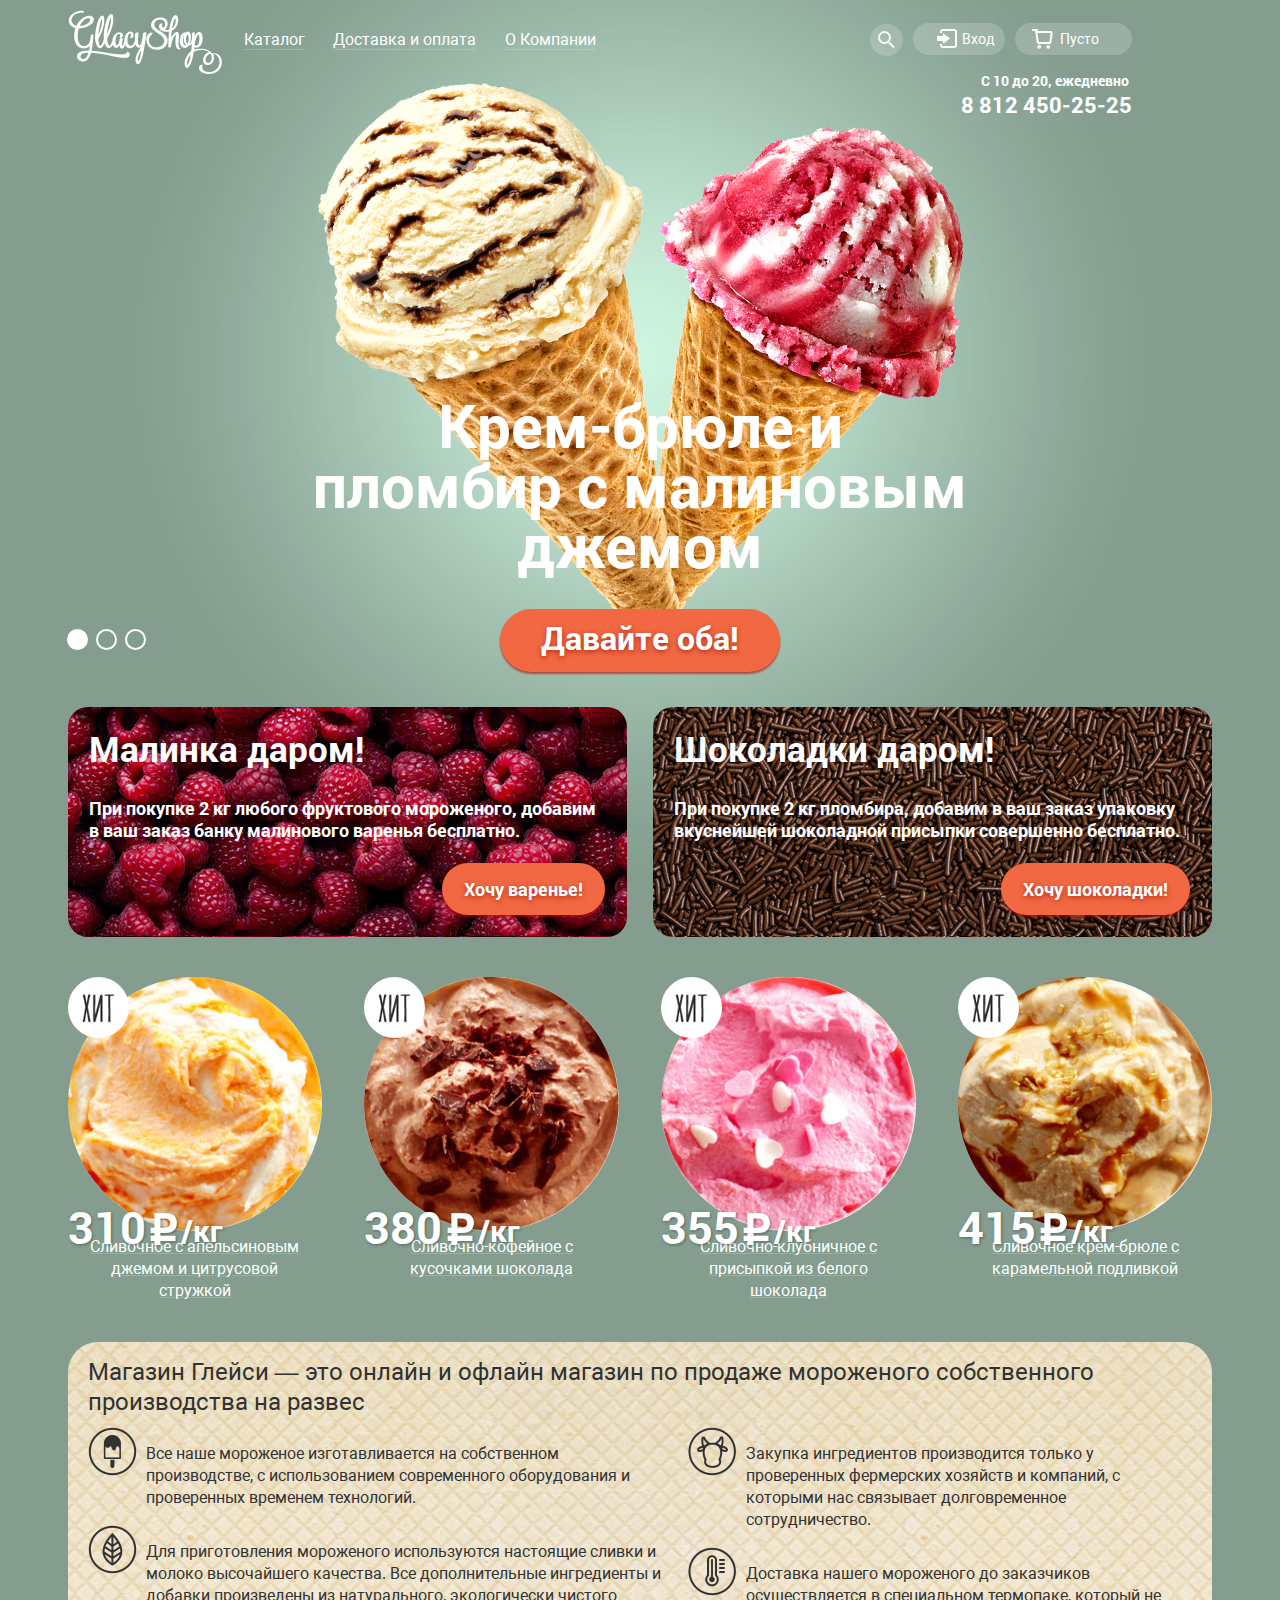
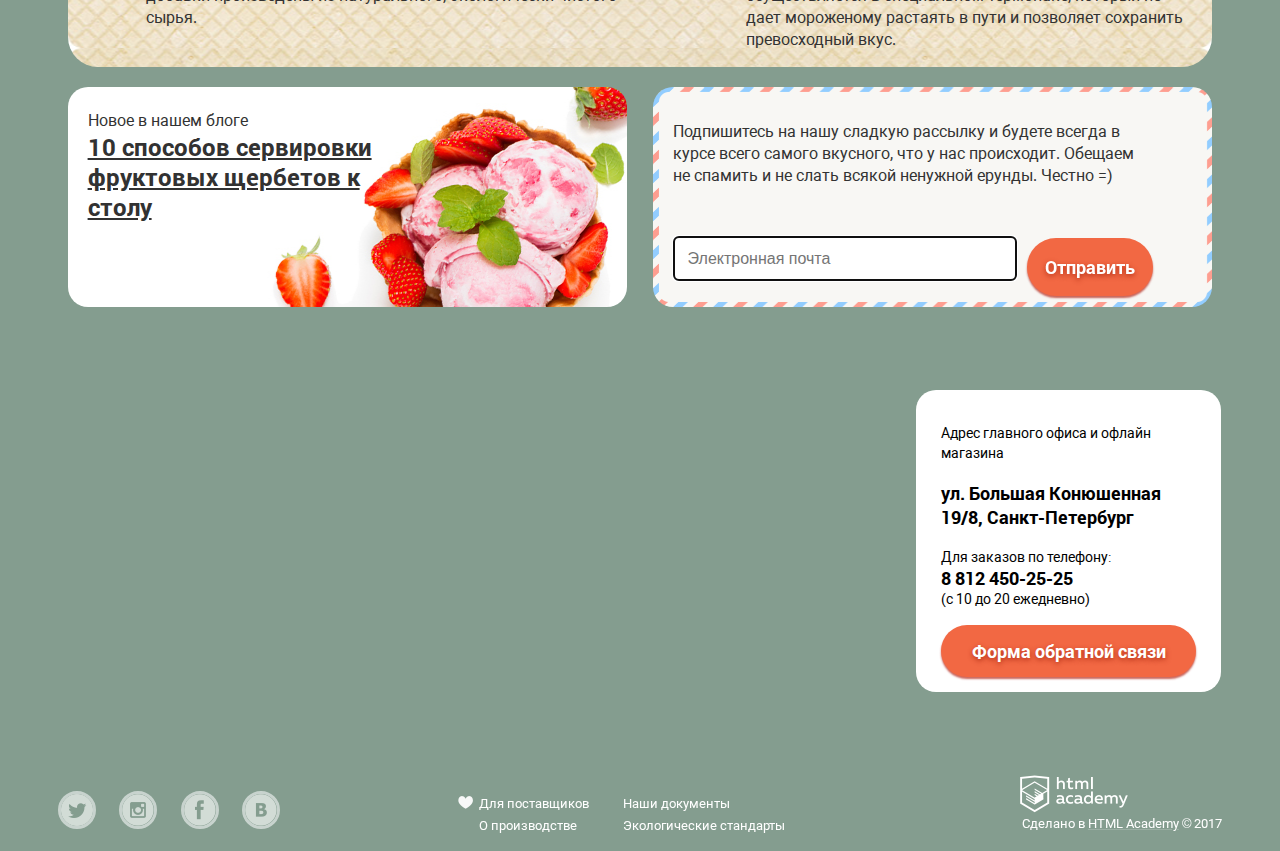
==== commit 5a3dc5f0: "add js" ====
--- a/index.html
+++ b/index.html
@@ -6,6 +6,7 @@
   <title>Gllacy Shop</title>
   <link href="css/normalize.css" rel="stylesheet">
   <link href="css/style.css" rel="stylesheet">
+  <script src="https://api-maps.yandex.ru/2.0-stable/?load=package.standard&lang=ru-RU" type="text/javascript"></script>
 </head>
 
 <body>
@@ -13,6 +14,7 @@
   <input type="radio" id="btn-2" name="toggle" />
   <input type="radio" id="btn-3" name="toggle" />
   <div class="site-wrapper">
+    <div class="overlay">
     <div class="content-wrapper">
       <header class="page-header">
         <div class='page-header__container'>
@@ -21,15 +23,15 @@
           </div>
           <nav class="navigation">
             <div class="navigation__top">
-              <ul class="navigation__first-list">
-                <li>
-                  <a href="catalog.html">Каталог</a>
-                </li>
-                <li>
-                  <a href="#">Доставка и оплата</a>
-                </li>
-                <li>
-                  <a href="#">О Компании</a>
+              <ul class="navigation__items">
+                <li class="navigation__item">
+                  <a class="navigation__link navigation__link__catalog-link" href="catalog.html">Каталог</a>
+                </li>
+                <li class="navigation__item">
+                  <a class="navigation__link" href="#">Доставка и оплата</a>
+                </li>
+                <li class="navigation__item">
+                  <a class="navigation__link" href="#">О Компании</a>
                 </li>
               </ul>
               <ul class="navigation__second-list">
@@ -47,32 +49,38 @@
                 <a class="navigation__telephone" href="tel:+78124502525">8 812 450-25-25</a>
               </div>
             </div>
-            <ul class="navigation__hidden-list">
-              <li class="navigation__hidden-item">
-                <a class="navigation__hidden-list-link first-link" href="#">Новинки</a>
-              </li>
-              <li class="navigation__hidden-item">
-                <a class="navigation__hidden-list-link" href="#">Сливочное</a>
-              </li>
-              <li class="navigation__hidden-item">
-                <a class="navigation__hidden-list-link" href="#">Щербеты</a>
-              </li>
-              <li class="navigation__hidden-item">
-                <a class="navigation__hidden-list-link" href="#">Фруктовый лёд</a>
-              </li>
-              <li class="navigation__hidden-item">
-                <a class="navigation__hidden-list-link" href="#">Мелорин</a>
-              </li>
-            </ul>
+            <div class="hidden-list">
+              <ul class="hidden-list__nav">
+                <li class="hidden-list__item">
+                  <a class="hidden-list__link first-link" href="#">Новинки</a>
+                </li>
+                <li class="hidden-list__item">
+                  <a class="hidden-list__link" href="#">Сливочное</a>
+                </li>
+                <li class="hidden-list__item">
+                  <a class="hidden-list__link" href="#">Щербеты</a>
+                </li>
+                <li class="hidden-list__item">
+                  <a class="hidden-list__link" href="#">Фруктовый лёд</a>
+                </li>
+                <li class="hidden-list__item">
+                  <a class="hidden-list__link" href="#">Мелорин</a>
+                </li>
+              </ul>
+            </div>
             <div class="search-hidden">
               <input type="search" value="Что ищем?" autofocus/>
             </div>
             <div class="navigation__pop-up">
               <input type "email" placeholder="Электронная почта" autocomplete="on" tabindex="1" autofocus/>
               <input type="password" placeholder="Пароль" autocomplete="on" tabindex="2" autofocus/>
-              <buttom>Войти</buttom>
-              <a href="#">Забыли пароль?</a>
-              <a href="#">Новая регистрация</a>
+              <div class="btn-item">
+                <buttom class="btn__popup-mini">Войти</buttom>
+                <div class="registration">
+                  <a class="registration__link" href="#">Забыли пароль?</a>
+                  <a class="registration__link" href="#">Новая регистрация</a>
+                </div>
+              </div>
             </div>
           </nav>
         </div>
@@ -103,13 +111,13 @@
               <h2 class="banners__title">Малинка даром!</h2>
               <p class="banners__describtion">При покупке 2 кг любого фруктового мороженого, добавим в ваш заказ банку малинового варенья бесплатно.
               </p>
-              <a class="btn__banners" href="catalog.html">Хочу варенье!</a>
+              <a class="btn btn__banners" href="catalog.html">Хочу варенье!</a>
             </div>
             <div class="banners__item">
               <h2 class="banners__title">Шоколадки даром!</h2>
               <p class="banners__describtion">При покупке 2 кг пломбира, добавим в ваш заказ упаковку вкуснейшей шоколадной присыпки совершенно бесплатно.
               </p>
-              <a class="btn__banners" href="catalog.html">Хочу шоколадки!</a>
+              <a class="btn btn__banners" href="catalog.html">Хочу шоколадки!</a>
             </div>
           </section>
           <section class="hits">
@@ -180,28 +188,24 @@
             <p class="distribution__description">Подпишитесь на нашу сладкую рассылку и будете всегда в курсе всего самого вкусного, что у нас происходит. Обещаем не спамить и не слать всякой ненужной ерунды. Честно =) </p>
             <div class="distribution__form">
             <input type="email" placeholder="Электронная почта" autocomplete="on" tabindex="1" autofocus/>
-            <a class="btn__distribution" href="#">Отправить</a>
-            </div>
-          </section>
-          </div>
-        <section class="form-answer">
-          <h2 class="form-answer__title">Мы обязательно вам ответим!</h2>
-          <input />
-          <input />
-          <textarea name="comment" id="comment-field" rows="10"></textarea>
-          <buttom>Отправить</buttom>
-        </section>
+            <a class="btn btn__distribution" href="#">Отправить</a>
+            </div>
+          </section>
+          </div>
               </div>
             </div>
               <section class="map">
-                <div class="map__marker"></div>
+                <div id="yandex-map" class="yandex-map">
+                <div class="map__marker">
                 <div class="contacts">
                   <span>Адрес главного офиса и офлайн магазина</span>
                   <p>ул. Большая Конюшенная 19/8, Санкт-Петербург</p>
                   <span>Для заказов по телефону:</span>
                   <a class="contacts__telephone" href="tel:+78124502525">8 812 450-25-25</a>
                   <span>(с 10 до 20 ежедневно)</span>
-                  <a class="btn__write-us" href="#">Форма обратной связи</a>
+                  <a class="btn btn__write-us" href="#">Форма обратной связи</a>
+                </div>
+                </div>
                 </div>
               </section>
       </main>
@@ -248,7 +252,18 @@
           </div>
         </div>
       </footer>
-  </div>
+  <section class="form-answer">
+      <h2 class="form-answer__title">Мы обязательно вам ответим!</h2>
+      <span class="form-answer__close"></span>
+    <input type="text" placeholder="Как вас зовут?" autocomplete="on" tabindex="0" autofocus/>
+    <input type="email" placeholder="Ваша почта для ответа?" autocomplete="on" tabindex="1" autofocus/>
+    <textarea placeholder="Напишите что-нибудь..." name="comment" id="comment-field" rows="10"></textarea>
+    <buttom class="btn__js">Отправить</buttom>
+  </section>
+
+  <script src="./js/jquery.js"></script>
+  <script type="text/javascript" charset="utf-8" async src="https://api-maps.yandex.ru/services/constructor/1.0/js/?um=constructor%3Adec2f61a0b0ee5c2c97a8cd96b6c37806e7637e20644a3f9c7ba3dcf985f7b2b&amp;width=100%25&amp;height=430&amp;lang=ru_RU&amp;scroll=false&id=yandex-map"></script>
+  <script src="./js/map.js"></script>
 </body>
 
 </html>
--- a/css/style.css
+++ b/css/style.css
@@ -22,6 +22,38 @@
   display: none;
 }
 
+.btn {
+  display: flex;
+  justify-content: center;
+  align-items: center;
+  margin-top: 16px;
+  padding: 9px 14px;
+
+  font-weight: 600;
+  font-family: "Roboto";
+  font-size: 18px;
+  line-height: 24px;
+  vertical-align: top;
+  color: #fff;
+  text-decoration: none;
+  text-shadow: 0 2px 5px rgba(160, 32, 11, 0.76);
+
+  background-image: linear-gradient(top, #f26843 0%, #e74a35 100%);
+  background: #f26843;
+  border-radius: 100px;
+  box-shadow: 0 2px 2px rgba(172, 16, 0, 0.64);
+}
+
+.btn:hover {
+  background: linear-gradient(to bottom, #f58669 0%, #ec6f5e 100%);
+  box-shadow: inset 0 2px 2px rgba(172, 16, 0, 1);
+}
+
+.btn:active {
+  background: linear-gradient(to bottom, #d84742 0%, #e1613e 100%);
+  box-shadow: inset 0 2px 2px rgba(172, 16, 0, 1);
+}
+
 .site-wrapper {
   background-position: top center;
   background-repeat: no-repeat;
@@ -38,27 +70,30 @@
 }
 
 .page-header {
-  min-width: 940px;
+  min-width: 860px;
 }
 
 .page-header__container {
   display: flex;
   flex-direction: row;
-  position: relative;
+  justify-content: space-between;
+  position: relative;
+  min-width: 860px;
+  max-width: 1146px;
   height: 6.25%;
+  padding: 0 2.3%;
 }
 
 .page-header__logo {
   display: flex;
   position: absolute;
   top: 10px;
-  margin-right: 22px;
 }
 
 .navigation {
   position: relative;
   margin-left: 154px;
-  width: 82.6%;
+  width: 79.5%;
 }
 
 .navigation__top {
@@ -91,7 +126,7 @@
   font-weight: 600;
 }
 
-.navigation__first-list {
+.navigation__items {
   display: flex;
   flex-wrap: nowrap;
   justify-content: space-between;
@@ -101,19 +136,16 @@
   margin-left: 22px;
 }
 
-.navigation__first-list li {
+.navigation__items li {
   margin: 0;
   padding: 0;
   list-style: none;
 }
 
-.navigation__first-list li:first-child {
-
-}
-
-.navigation__first-list a {
+.navigation__items a {
   display: flex;
   flex-wrap: nowrap;
+  position: relative;
   margin-top: 31px;
   padding: 0;
   font-size: 16px;
@@ -122,42 +154,60 @@
   font-weight: 500;
   border-bottom: 1px solid rgba(250, 250, 250, 0.2);
   text-decoration: none;
-}
-
-.navigation__hidden-list ul {
-  display: flex;
-  flex-direction: column;
-  width: 143px;
-  height: 171px;
-  background-color: #f8f7f4;
-}
-
-.navigation__hidden-item {
-  position: absolute;
-  top: -37px;
-  padding: 0;
+  z-index: 100;
+}
+
+.navigation__link:before {
+  display: none;
+  justify-content: center;
+  align-items: center;
+  content: "";
+  position: absolute;
+  top: -5px;
+  left: -15px;
+  width: 100%;
+  height: 32px;
+  padding: 0px 14px;
+  background-color: rgba(247, 246, 243, 1);
+  border-radius: 20px;
+}
+
+.navigation__link::after {
+  display: none;
+  justify-content: center;
+  align-items: center;
+  content: "";
+  position: absolute;
+  top: -5px;
+  left: -15px;
+  width: 100%;
+  height: 32px;
+  padding: 0px 14px;
+  background: rgb(234, 234, 234);
+  box-shadow: inset 0 2px 2px rgba(105, 105, 105, 1);
+  border-radius: 20px;
+}
+
+
+.navigation__items a:hover {
+  color: black;
+}
+
+.navigation__link:hover:before {
+  display: flex;
+  color: black;
+  z-index: 10;
+}
+
+.navigation__link:active::after {
+  display: flex;
+  color: black;
+}
+
+.navigation__second-list {
+  display: flex;
   margin: 0;
-  list-style: none;
-}
-
-.navigation__hidden-list-link {
-  position: relative;
-  color: white;
-  text-decoration: none;
-  padding: 13px 0 14px 21px;
-}
-
-.first-link:after {
-  position: absolute;
-  top: -30px;
-  width: 128px;
-  height: 1px;
-  background-color: #d1d0ce;
-}
-
-.navigation__second-list {
-  display: flex;
-  margin: 0;
+  margin-left: 80px;
   padding: 0;
   width: 262px;
 }
@@ -188,6 +238,47 @@
   height: 9px;
   border: 2px solid rgba(250, 250, 250, 1);
   border-radius: 50%;
+}
+
+.navigation__first-item {
+  position: relative;
+}
+
+.navigation__first-item:hover .search-hidden {
+  display: flex;
+}
+
+.search-hidden {
+  display: none;
+  position: absolute;
+  top: 55px;
+  right: 230px;
+  width: 311px;
+  height: 44px;
+  padding: 20px 15px;
+  margin-top: 4px;
+  border-radius: 10px;
+  background-color: #f8f7f4;
+  z-index: 150;
+}
+
+.search-hidden input[type="search"] {
+  display: flex;
+  font-size: 14px;
+  line-height: 24px;
+  width: 311px;
+  height: 44px;
+  padding: 15px;
+  color: #999999;
+  border: 1px solid #d3d3d2;
+  border-radius: 10px;
+}
+
+
+.navigation__second-list a:hover .navigation__second-list-search,
+.navigation__second-list a:hover .navigation__second-list-search:before {
+  background: rgba(0, 0, 0, 1);
+    border: 2px solid rgba(0, 0, 0, 1);
 }
 
 .navigation__second-list-search:before {
@@ -273,18 +364,168 @@
   border-radius: 20px;
 }
 
-.navigation__hidden-list {
+.navigation__link__catalog-link {
+  position: relative;
+}
+
+.hidden-list {
   display: none;
+  width: 144px;
+  height: auto;
+  margin-top: 5px;
+}
+
+.hidden-list__nav {
+  display: flex;
+  flex-direction: column;
+  justify-content: flex-start;
+  align-items: center;
+  position: absolute;
+  border-radius: 10px;
+  background-color: #f8f7f4;
+  z-index: 200;
+  margin: 0;
+  padding: 0;
+}
+
+.hidden-list__item {
+  margin: 0;
+  padding: 0;
+  list-style: none;
+  width: 144px;
+}
+
+.hidden-list__link {
+  display: flex;
+  color: #7a7a78;
+  padding: 10px 20px;
+  font-size: 14px;
+  line-height: 16px;
+  text-decoration: none;
+}
+
+.hidden-list__link:hover {
+  background-color: #fbded7;
+}
+
+.hidden-list__link:active {
+  background-color: #f6b5a5;
+}
+
+.hidden-list__link .link-active {
+  background-color: #d07058;
+}
+
+.first-link:first-of-type {
+  padding: 15px 21px;
+  position: relative;
+  font-weight: bold;
+  position: relative;
+}
+
+.first-link::after {
+  content: "";
+  position: absolute;
+  top: 38px;
+  left: 7px;
+  width: 128px;
+  height: 1px;
+  background-color: #d1d0ce;
+}
+
+.navigation__link__catalog-link:hover .hidden-list {
+  display: flex;
+}
+
+.navigation__second-list-account {
+  position: relative;
+}
+
+.navigation__second-list-account:hover .navigation__pop-up {
+  display: flex;
 }
 
 .navigation__pop-up {
   display: none;
-}
-
-.search-hidden {
-  display: none;
-}
-
+  flex-direction: column;
+  justify-content: space-between;
+  position: absolute;
+  top: 60px;
+  right: 127px;
+  width: 237px;
+  height: 174px;
+  padding: 20px;
+  border-radius: 10px;
+  background-color: #f8f7f4;
+}
+
+.navigation__pop-up input {
+  width: 205px;
+  height: 14px;
+  padding: 15px;
+  font-size: 14px;
+  line-height: 24px;
+  color: #999999;
+  border: 1px solid #d3d3d2;
+  border-radius: 10px;
+  margin-bottom: 20px;
+}
+
+.navigation__pop-up .btn-item {
+  display: flex;
+  flex-direction: row;
+  justify-content: space-between;
+  flex-wrap: nowrap;
+  width: 238px;
+}
+
+.registration {
+  display: flex;
+  flex-direction: column;
+  justify-content: space-around;
+  min-height: 47px;
+}
+
+.registration__link {
+  font-size: 13px;
+  line-height: 24px;
+  color: #323232;
+  text-decoration: underline #adacaa;
+}
+
+.btn__popup-mini {
+  display: flex;
+  justify-content: center;
+  align-items: center;
+  width: 52px;
+  height: 10px;
+  padding: 16px 25px;
+  margin: 0;
+
+  font-weight: 600;
+  font-family: "Roboto";
+  font-size: 18px;
+  line-height: 24px;
+  vertical-align: top;
+  color: #fff;
+  text-decoration: none;
+  text-shadow: 0 2px 5px rgba(160, 32, 11, 0.76);
+
+  background-image: linear-gradient(top, #f26843 0%, #e74a35 100%);
+  background: #f26843;
+  border-radius: 100px;
+  box-shadow: 0 2px 2px rgba(172, 16, 0, 0.64);
+}
+
+.btn__popup-mini:hover {
+  background: linear-gradient(to bottom, #f58669 0%, #ec6f5e 100%);
+  box-shadow: inset 0 2px 2px rgba(172, 16, 0, 1);
+}
+
+.btn__popup-mini:active {
+  background: linear-gradient(to bottom, #d84742 0%, #e1613e 100%);
+  box-shadow: inset 0 2px 2px rgba(172, 16, 0, 1);
+}
 /* slider*/
 .slider {
   position: relative;
@@ -743,7 +984,12 @@
   position: relative;
   width: auto;
   height: 430px;
-  background-color: #ece5c8;
+  background-color: ;
+  z-index: 0;
+}
+
+.yandex-map {
+  z-index: 5;
 }
 
 .contacts {
@@ -818,6 +1064,111 @@
 
 .form-answer {
   display: none;
+  flex-direction: column;
+  justify-content: flex-start;
+  align-items: flex-start;
+  position: absolute;
+  top: center;
+  left: center;
+  width: 478px;
+  height: 442px;
+  padding: 20px 25px 25px;
+  border-radius: 20px;
+  background-color: #f8f7f4;
+}
+
+.form-answer__title {
+  margin: 0;
+  margin-bottom: 25px;
+}
+
+.form-answer__close {
+  display: flex;
+  position: absolute;
+  top: 4%;
+  right: 15px;
+  width: 24px;
+  height: 2px;
+  background-color: #000;
+  transform: rotate(45deg);
+}
+
+.form-answer__close::after {
+  display: flex;
+  position: absolute;
+  content: "";
+  top: 0px;
+  right: 0px;
+  width: 24px;
+  height: 2px;
+  background-color: #000;
+  transform: rotate(90deg);
+}
+
+.form-answer bottom {
+  justify-content: flex-end;
+  align-items: flex-end;
+}
+
+
+input[type="text"] {
+  width: 267px;
+  height: 14px;
+  border: 1px solid #d3d3d2;
+  border-radius: 10px;
+  color: rgba(153, 153, 153, 1);
+  padding: 15px 15px;
+  margin-bottom: 15px;
+}
+
+input[type="email"] {
+  width: 267px;
+  height: 14px;
+  border: 1px solid #d3d3d2;
+  border-radius: 10px;
+  padding: 15px 15px;
+  margin-bottom: 15px;
+}
+
+textarea {
+  width: 428px;
+  height: 155px;
+  border: 1px solid #d3d3d2;
+  border-radius: 10px;
+  padding: 15px 15px;
+  margin-bottom: 25px;
+}
+
+.btn__js {
+  display: flex;
+  justify-content: flex-end;
+  align-items: flex-end;
+  margin-left: 290px;
+  padding: 14px 28px;
+
+  font-weight: 600;
+  font-family: "Roboto";
+  font-size: 18px;
+  line-height: 24px;
+  vertical-align: top;
+  color: #fff;
+  text-decoration: none;
+  text-shadow: 0 2px 5px rgba(160, 32, 11, 0.76);
+
+  background-image: linear-gradient(top, #f26843 0%, #e74a35 100%);
+  background: #f26843;
+  border-radius: 100px;
+  box-shadow: 0 2px 2px rgba(172, 16, 0, 0.64);
+}
+
+..btn__js:hover {
+  background: linear-gradient(to bottom, #f58669 0%, #ec6f5e 100%);
+  box-shadow: inset 0 2px 2px rgba(172, 16, 0, 1);
+}
+
+.btn__js:active {
+  background: linear-gradient(to bottom, #d84742 0%, #e1613e 100%);
+  box-shadow: inset 0 2px 2px rgba(172, 16, 0, 1);
 }
 
 .page-footer {
@@ -958,6 +1309,7 @@
   display: flex;
   justify-content: space-between;
   width: 230px;
+  margin-top: 25px;
 }
 
 .breadcrumbs a {
@@ -988,7 +1340,7 @@
   flex-direction: column;
   justify-content: flex-start;
   width: 860px;
-  margin-top: 30px;
+  margin: 30px 0;
 }
 
 .filter-forms {
@@ -1021,15 +1373,62 @@
   background-color: rgba(255, 255, 255, 0.2);
   border: none;
   border-radius: 20px;
+  font-size: 16px;
+  line-height: 18px;
   color: white;
   margin-top: 7px;
   cursor: pointer;
+  padding: 2px 15px;
+  margin-bottom: 0;
 }
 
 .wish-filters input[type="text"]:hover {
-  background-color: rgb(255, 255, 255)
-}
-
+  background-color: rgb(255, 255, 255);
+  color: black;
+}
+
+.filter-form__range-filter {
+  position: relative;
+  width: 178px;
+  height: 25px;
+  background-color: rgba(250, 250, 250, 0.2);
+  border-radius: 20px;
+  margin-top: 7px;
+  padding: 6px 15px;
+  overflow: hidden;
+}
+
+.scale {
+  margin-top: 10px;
+  width: auto;
+  height: 4px;
+  background-color: rgba(250, 250, 250, 0.5);
+}
+
+.bar {
+  height: 4px;
+  background-color: rgb(250, 250, 250);
+  margin-left: 20px;
+}
+
+.toggle {
+  position: absolute;
+  top: 8px;
+  left: 28px;
+  width: 20px;
+  height: 20px;
+  border-radius: 50%;
+  background-color: rgb(250, 250, 250);
+  cursor: pointer;
+}
+
+.min-toogle {
+  left: 28px;
+}
+
+.max-toogle {
+ left: 128px;
+}
 
 .filter-for__slider {
   width: 219px;
@@ -1051,7 +1450,29 @@
   margin-top: 7px;
 }
 
+.radio__item {
+  display: flex;
+  flex-direction: row;
+  justify-content: space-around;
+  align-items: center;
+  width: auto;
+  position: relative;
+}
+
+.radio__item:first-child {
+  margin-left: 15px;
+}
+
+.radio-button__input {
+  display: none;
+}
+
 .radio-button__text {
+  display: flex;
+  justify-content: center;
+  align-items: center;
+  flex-wrap: nowrap;
+  position: relative;
   font-size: 16px;
   line-height: 18px;
   color: white;
@@ -1059,6 +1480,54 @@
   font-weight: 500;
 }
 
+.radio-button__input + span::before {
+  display: flex;
+  position: absolute;
+  content: "";
+  top: -2px;
+  left: -30px;
+  width: 20px;
+  height: 20px;
+  border: 1px solid rgba(250, 250, 250, 1);
+  border-radius: 50%;
+  background-color: transparent;
+  margin-right: 10px;
+}
+
+.radio-button:hover span:before {
+  border: 2px solid rgba(250, 250, 250, 1);
+  top: -3px;
+  left: -31px;
+}
+
+.radio-button:active span:before {
+  border: 2px solid rgba(250, 250, 250, 1);
+}
+
+.radio-button__input:checked + span:after {
+  display: flex;
+  content: "";
+  position: absolute;
+  top: 3px;
+  left: -25px;
+  width: 12px;
+  height: 12px;
+  border-radius: 50%;
+  background-color:rgba(250, 250, 250, 1);
+  transform: scale(1);
+}
+
+.radio-button__input:disabled + span:after,
+.radio-button__input:disabled + span:before {
+  border: 2px solid rgba(250, 250, 250, 0.4);
+  top: -3px;
+  left: -31px;
+}
+
+.radio-button__input:disabled + .radio-button__text {
+  color: rgba(250, 250, 250, 1);
+}
+
 .checkbox-items {
   display: flex;
   flex-direction: row;
@@ -1071,7 +1540,29 @@
   margin-top: 7px;
 }
 
+.checkbox-list__item {
+  display: flex;
+  flex-direction: row;
+  justify-content: space-around;
+  align-items: center;
+  width: auto;
+  position: relative;
+}
+
+.checkbox-list__item:first-child {
+  margin-left: 15px;
+}
+
+.checkbox__input {
+  display: none;
+}
+
 .checkbox__text {
+  display: flex;
+  align-items: center;
+  justify-content: center;
+  flex-wrap: nowrap;
+  position: relative;
   font-size: 16px;
   line-height: 18px;
   color: white;
@@ -1079,11 +1570,62 @@
   font-weight: 500;
 }
 
+.checkbox__input + span::before {
+  display: flex;
+  position: absolute;
+  content: "";
+  top: -2px;
+  left: -30px;
+  width: 20px;
+  height: 20px;
+  border: 1px solid rgba(250, 250, 250, 1);
+  border-radius: 5px;
+  background-color: transparent;
+  margin-right: 10px;
+}
+
+.checkbox:hover span:before {
+  border: 2px solid rgba(250, 250, 250, 1);
+  top: -3px;
+  left: -31px;
+}
+
+.checkbox:active span:before {
+  border: 2px solid rgba(250, 250, 250, 1);
+}
+
+.checkbox__input:checked + span:after {
+  display: flex;
+  content: "";
+  position: absolute;
+  top: 3px;
+  left: -25px;
+  width: 10px;
+  height: 5px;
+  background-color: transparent;
+  border: 3px solid rgba(250, 250, 250, 1);
+  border-top-style: none;
+  border-right-style: none;
+   transform: rotate(-45deg);
+}
+
+.checkbox__input:disabled + span:after,
+.checkbox__input:disabled + span:before {
+  border: 2px solid rgba(250, 250, 250, 0.4);
+  top: -3px;
+  left: -31px;
+}
+
+.checkbox__input:disabled + .checkbox__text {
+  color: rgba(250, 250, 250, 1);
+}
+
+
 .filter-forms button {
   display: flex;
   justify-content: center;
   align-items: center;
-  margin-top: 17px;
+  margin-top: 20px;
   padding: 2px 29px;
 
   font-weight: 500;
@@ -1117,7 +1659,7 @@
 .goods {
   display: flex;
   flex-direction: column;
-  margin-top: 40px;
+  justify-content: space-between;
   min-width: 860px;
 }
 
@@ -1125,20 +1667,21 @@
   display: flex;
   justify-content: space-between;
   flex-wrap: wrap;
+  max-height: auto;
 }
 
 .goods__items:last-child {
   justify-content: flex-end;
-  margin-top: 40px;
 }
 
 .goods__item {
   position: relative;
   width: 22.2%;
   height: 100%;
+  padding: 8px 1.1% 0px;
   margin-bottom: 40px;
-  padding: 8px 1.1% 0px;
-}
+}
+
 
 .goods__item:after {
   display: none;
@@ -1154,11 +1697,11 @@
   margin-bottom: 0px;
 }
 
-
-.goods__item:hover .btn__preview{
-  display: flex;
-}
-.goods__item:hover:after{
+.goods__item:hover .btn__preview {
+  display: flex;
+}
+
+.goods__item:hover:after {
   display: flex;
 }
 
@@ -1172,25 +1715,36 @@
   z-index: 2;
 }
 
-.goods__price-kg {
-  display: flex;
-  font-size: 30px;
-  line-height: 45px;
-  color: white;
-  z-index: 3;
-  text-shadow: 1px 1px 3px rgba(49, 50, 53, 0.5);
-}
-
 .goods__price {
   display: flex;
   position: absolute;
-  top: 210px;
+  top: 135px;
   left: 0;
   font-size: 45px;
   line-height: 45px;
   color: white;
   z-index: 4;
   text-shadow: 1px 1px 3px rgba(49, 50, 53, 0.5);
+}
+
+.goods__price-kg {
+  display: block;
+  position: absolute;
+  width: 100%;
+  top: 10%;
+  left: 145%;
+  font-size: 30px;
+  line-height: 45px;
+}
+
+.goods__price-icon {
+  position: absolute;
+  top: 18%;
+  left: 95%;
+  background-image: url("../img/icons/sprite.png");
+  background-repeat: no-repeat;
+  margin-left: 7px;
+  text-shadow: 1px 1px 0px 0px rgba(49, 50, 53, 0.5);
 }
 
 .btn__preview {
@@ -1240,13 +1794,7 @@
 .paginator {
   display: flex;
   flex-direction: row;
-}
-
-.paginator__arrows {
-  padding: 0 24px;
-}
-.paginator__arrows:first-child {
-  color: rgba(250, 250, 250, 0.2)
+  margin-top: 40px;
 }
 
 .paginator__pages {
@@ -1254,57 +1802,97 @@
   display: flex;
   flex-direction: row;
   justify-content: space-between;
-  width: 190px;
-}
+  width: auto;
+  min-height: 30px;
+}
+
+.paginator__items {
+  display: flex;
+  flex-direction: row;
+  justify-content: space-around;
+  align-items: center;
+  width: 170px;
+  margin: 0;
+  padding: 0;
+}
+
+.paginator__item {
+  list-style: none;
+  cursor: pointer;
+}
+
 
 .paginator__link {
   display: flex;
-  justify-content: center;
-  align-items: center;
-  color: white;
+  justify-content: space-around;
+  align-items: center;
+  position: relative;
+  width: 30px;
+  height: 30px;
+  color: rgba(250, 250, 250, 1);
   font-size: 16px;
   line-height: 18px;
   text-decoration: none;
   margin-bottom: 30px;
-}
-
-.paginator__pages .paginator__link:hover {
+  z-index: 111;
+}
+
+.paginator__link:before {
+  display: none;
+  content: "";
+  position: absolute;
+  top: 1px;
+  left: 2px;
   width: 26px;
   height: 26px;
+  color: rgba(250, 250, 250, 1);
   border-radius: 50%;
   background-color: rgba(250, 250, 250, 0.2);
-  margin-bottom: 22px;
-}
-
-.paginator__pages .paginator__link:active {
+  z-index: 110;
+}
+
+.paginator__link::after {
+  display: none;
+  content: "";
+  position: absolute;
+  top: 1px;
+  left: 2px;
   width: 26px;
   height: 26px;
-  background-color: rgba(250, 250, 250, 1);
   color: black;
   border-radius: 50%;
-}
-
-.paginator__pages .paginator__link:first-child {
-  width: 26px;
-  height: 26px;
   background-color: rgba(250, 250, 250, 1);
-  color: black;
-  border-radius: 50%;
-}
-.paginator__item:last-child{
-  padding-right: 20px;
-}
+  z-index: 110;
+}
+
+.paginator__item:hover .paginator__link:before {
+  display: flex;
+  cursor: pointer;
+}
+
+.paginator__item:active .paginator__link::after {
+  display: flex;
+}
+
 
 .paginator span {
+  display: flex;
+  justify-content: flex-start;
+  align-items: flex-start;
+  color: rgba(250, 250, 250, 0.2);
+  font-size: 24px;
+  line-height: 24px;
+  text-decoration: none;
+  padding: 0;
+  margin-top: 1px;
+}
+
+.paginator span:first-child {
+  padding-right: 13px;
+}
+.paginator span:last-child {
   color: rgba(250, 250, 250, 1);
-  font-size: 16px;
-  line-height: 18px;
-  text-decoration: none;
-  padding: 0 4px;
-}
-
-.paginator__previous {
-  color: rgba(250, 250, 250, 0.2);
+  padding-left: 13px;
 }
 
 .line {
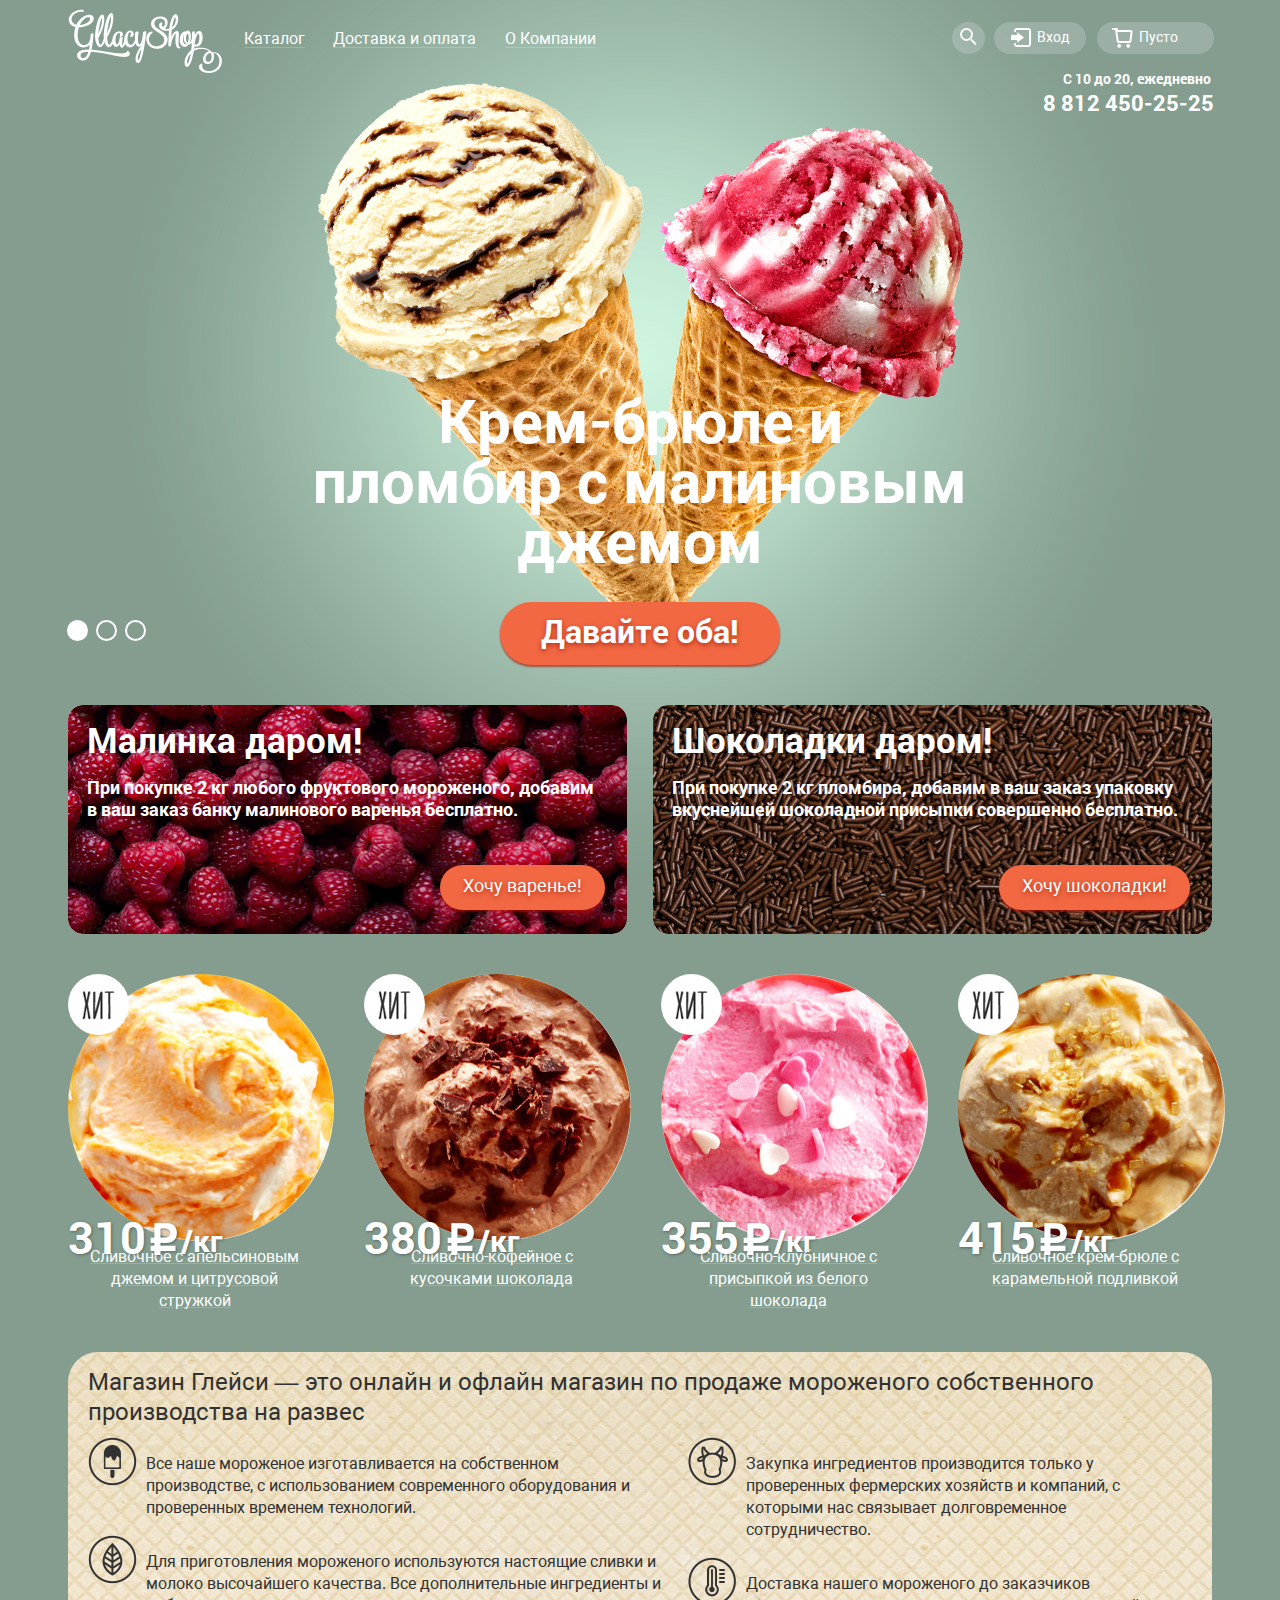
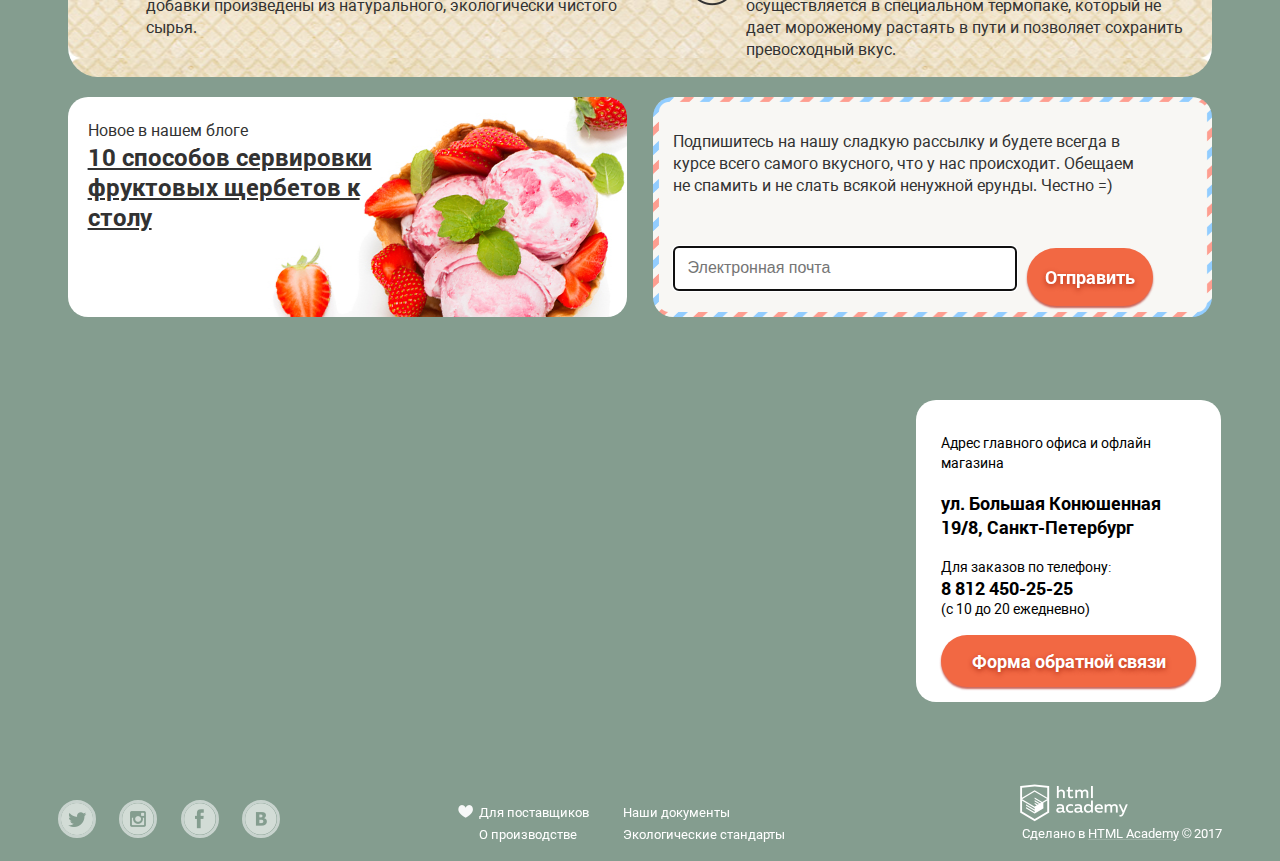
==== commit 3c4d77e6: "add content" ====
--- a/index.html
+++ b/index.html
@@ -24,8 +24,8 @@
           <nav class="navigation">
             <div class="navigation__top">
               <ul class="navigation__items">
-                <li class="navigation__item">
-                  <a class="navigation__link navigation__link__catalog-link" href="catalog.html">Каталог</a>
+                <li class="navigation__item navigation__link__catalog-link">
+                  <a class="navigation__link" href="catalog.html">Каталог</a>
                 </li>
                 <li class="navigation__item">
                   <a class="navigation__link" href="#">Доставка и оплата</a>
--- a/css/style.css
+++ b/css/style.css
@@ -87,7 +87,7 @@
 .page-header__logo {
   display: flex;
   position: absolute;
-  top: 10px;
+  top: 9px;
 }
 
 .navigation {
@@ -105,8 +105,8 @@
 
 .navigation__telephone {
   position: absolute;
-  top: 93px;
-  right: 0px;
+  top: 91px;
+  right: -82px;
   color: white;
   font-size: 22px;
   line-height: 24px;
@@ -142,19 +142,26 @@
   list-style: none;
 }
 
-.navigation__items a {
+.navigation__items .navigation__link {
   display: flex;
   flex-wrap: nowrap;
   position: relative;
-  margin-top: 31px;
-  padding: 0;
+  margin-top: 30px;
+  max-width: 172px;
+  width: auto;
+  height: 16px;
   font-size: 16px;
   line-height: 18px;
   color: white;
   font-weight: 500;
+  padding-bottom: 1px;
   border-bottom: 1px solid rgba(250, 250, 250, 0.2);
+  z-index: 1;
   text-decoration: none;
-  z-index: 100;
+}
+
+.navigation__item-catalog .navigation__link {
+  border-bottom: none;
 }
 
 .navigation__link:before {
@@ -164,12 +171,13 @@
   content: "";
   position: absolute;
   top: -5px;
-  left: -15px;
+  left: -13px;
   width: 100%;
   height: 32px;
   padding: 0px 14px;
   background-color: rgba(247, 246, 243, 1);
   border-radius: 20px;
+  z-index: -10;
 }
 
 .navigation__link::after {
@@ -179,29 +187,120 @@
   content: "";
   position: absolute;
   top: -5px;
-  left: -15px;
+  left: -13px;
   width: 100%;
   height: 32px;
   padding: 0px 14px;
   background: rgb(234, 234, 234);
   box-shadow: inset 0 2px 2px rgba(105, 105, 105, 1);
   border-radius: 20px;
-}
-
-
-.navigation__items a:hover {
+  z-index: -11;
+}
+
+.navigation__item-catalog::before {
+  display: flex;
+  justify-content: center;
+  align-items: center;
+  content: "";
+  position: absolute;
+  top: 24px;
+  left: 9px;
+  width: 86px;
+  height: 32px;
+  background: #d07058;
+  border-radius: 20px;
+  z-index: -11;
+}
+
+.navigation__item .navigation__link:hover,
+.navigation__item .navigation__link:active {
   color: black;
-}
-
-.navigation__link:hover:before {
-  display: flex;
-  color: black;
-  z-index: 10;
-}
-
-.navigation__link:active::after {
-  display: flex;
-  color: black;
+  text-decoration: none;
+}
+
+.navigation__item:hover .navigation__link:before {
+  display: flex;
+}
+
+.navigation__item-catalog:hover::before {
+  display: none;
+}
+
+.navigation__item:hover .navigation__link__active {
+}
+
+.navigation__item:active .navigation__link:before {
+  display: none;
+}
+
+.navigation__item:active .navigation__link::after {
+  display: flex;
+}
+
+.navigation__item-catalog:hover .hidden-list {
+  display: flex;
+}
+
+.hidden-list {
+  display: none;
+  position: absolute;
+  top: 55px;
+  left: 10px;
+  width: 144px;
+  height: auto;
+  margin-top: 5px;
+}
+
+.hidden-list__nav {
+  display: flex;
+  flex-direction: column;
+  justify-content: flex-start;
+  align-items: center;
+  display: none;
+  position: absolute;
+  top: 55px;
+  left: 10px;
+  width: 144px;
+  height: auto;
+  margin-top: 5px;
+  border-radius: 10px;
+  background-color: #f8f7f4;
+  z-index: 200;
+  margin: 0;
+  padding: 0;
+  overflow: auto;
+}
+
+.hidden-list__item {
+  margin: 0;
+  padding: 0;
+  list-style: none;
+  width: 144px;
+}
+
+.hidden-list__link {
+  display: flex;
+  color: #7a7a78;
+  padding: 10px 20px;
+  font-size: 14px;
+  line-height: 16px;
+  text-decoration: none;
+}
+
+.hidden-list__link:hover {
+  background-color: #fbded7;
+}
+
+.hidden-list__link:active {
+  background-color: #f6b5a5;
+}
+
+.hidden-list__link .link-active {
+  background-color: #d07058;
+}
+
+.navigation__item-catalog:hover .hidden-list {
+  display: flex;
 }
 
 .navigation__second-list {
@@ -232,7 +331,7 @@
 
 .navigation__second-list-search {
   position: absolute;
-  top: 7px;
+  top: 6px;
   left: 8px;
   width: 9px;
   height: 9px;
@@ -252,21 +351,22 @@
   display: none;
   position: absolute;
   top: 55px;
-  right: 230px;
-  width: 311px;
+  right: 16%;
+  width: 301px;
   height: 44px;
-  padding: 20px 15px;
+  padding: 20px;
   margin-top: 4px;
   border-radius: 10px;
   background-color: #f8f7f4;
   z-index: 150;
+  box-shadow: -1px 20px 20px 0 rgba(0, 0, 0, 0.4);
 }
 
 .search-hidden input[type="search"] {
   display: flex;
   font-size: 14px;
   line-height: 24px;
-  width: 311px;
+  width: 309px;
   height: 44px;
   padding: 15px;
   color: #999999;
@@ -295,15 +395,15 @@
 .navigation__second-list-account {
   content: "";
   position: absolute;
-  top: 20%;
-  left: 15%;
+  top: 19%;
+  left: 0%;
   background-image: url("../img/icons/sprite.png");
   background-repeat: no-repeat;
 }
 
 .navigation__second-item span{
-    margin-left: 20%;
-    margin-top: 8px;
+    margin-left: 6%;
+    margin-top: 7px;
     font-size: 14px;
     line-height: 16px;
     color: white;
@@ -313,15 +413,152 @@
 .navigation__second-list-basket {
   content: "";
   position: absolute;
-  top: 20%;
-  left: 15%;
+  top: 19%;
+  left: 13%;
   background-image: url("../img/icons/sprite.png");
   background-repeat: no-repeat;
 }
 
+.basket--hidden {
+  display: flex;
+  flex-direction: column;
+  justify-content: flex-end;
+  align-items: flex-end;
+  position: absolute;
+  top: 59px;
+  right: -82px;
+  width: 510px;
+  height: 203px;
+  background-color: #f8f7f4;
+  padding: 26px 15px 11px;
+  border-radius: 10px;
+  box-shadow: -1px 20px 20px 0 rgba(0, 0, 0, 0.4);
+  z-index: 10;
+}
+
+.basket__goods {
+  display: flex;
+  flex-direction: column;
+  justify-content: flex-start;
+  align-items: flex-start;
+  width: 510px;
+  height: 108px;
+  border-bottom: 1px solid #ccccc9;
+  margin: 0;
+}
+
+.basket__goods-item {
+  display: flex;
+  flex-direction: row;
+  position: relative;
+}
+
+.basket__close {
+  display: flex;
+  position: absolute;
+  top: 19px;
+  left: 1px;
+  width: 15px;
+  height: 1px;
+  background-color: #000;
+  transform: rotate(45deg);
+}
+
+.basket__close::after {
+  display: flex;
+  position: absolute;
+  content: "";
+  top: 0px;
+  right: 0px;
+  width: 15px;
+  height: 1px;
+  background-color: #000;
+  transform: rotate(90deg);
+}
+
+.basket__goods-item img {
+  top: 2px;
+  width: 33px;
+  height: 33px;
+  border-radius: 20px;
+  margin: 2px 15px 0px 26px;
+}
+
+.basket__describtion {
+  max-width: 216px;
+  font-size: 13px;
+  line-height:  16px;
+  color: black;
+}
+
+.basket__quantity {
+  position: relative;
+  font-size: 13px;
+  line-height: 16px;
+  color: #b5b5b4;
+  margin: 12px 29px 0px 76px;
+}
+
+.basket__quantity::before {
+  display: flex;
+  content: "1,5 кг х";
+  position: absolute;
+  top: 0px;
+  left: -45px;
+  font-size: 13px;
+  line-height: 16px;
+  color: black;
+}
+
+.basket__price--mini {
+  font-size: 13px;
+  line-height: 16px;
+  color: black;
+  margin-top: 12px;
+}
+
+.basket__price {
+  margin-top: 17px;
+  font-size: 15px;
+  line-height: 18px;
+  font-weight: 700;
+}
+
+.btn__order {
+  display: flex;
+  justify-content: center;
+  align-items: center;
+  margin-top: 16px;
+  padding: 9px 14px;
+
+  font-weight: 600;
+  font-family: "Roboto";
+  font-size: 18px;
+  line-height: 24px;
+  vertical-align: top;
+  color: #fff;
+  text-decoration: none;
+  text-shadow: 0 2px 5px rgba(160, 32, 11, 0.76);
+
+  background-image: linear-gradient(top, #f26843 0%, #e74a35 100%);
+  background: #f26843;
+  border-radius: 100px;
+  box-shadow: 0 2px 2px rgba(172, 16, 0, 0.64);
+}
+
+.btn__order:hover {
+  background: linear-gradient(to bottom, #f58669 0%, #ec6f5e 100%);
+  box-shadow: inset 0 2px 2px rgba(172, 16, 0, 1);
+}
+
+.btn__order:active {
+  background: linear-gradient(to bottom, #d84742 0%, #e1613e 100%);
+  box-shadow: inset 0 2px 2px rgba(172, 16, 0, 1);
+}
+
 .navigation__third-item span {
-  margin-top: 8px;
-  margin-left: 10%;
+  margin-top: 7px;
+  margin-left: 6%;
   font-size: 14px;
   line-height: 16px;
   color: white;
@@ -332,8 +569,8 @@
   display: flex;
   justify-content: center;
   position: absolute;
-  top: 24px;
-  right: 229px;
+  top: 22px;
+  right: 16.1%;
   width: 33px;
   height: 32px;
   background-color: rgba(250, 250, 250, 0.2);
@@ -344,8 +581,8 @@
   display: flex;
   justify-content: center;
   position: absolute;
-  top: 23px;
-  right: 127px;
+  top: 22px;
+  right: 5%;
   width: 92px;
   height: 32px;
   background-color: rgba(250, 250, 250, 0.2);
@@ -356,8 +593,8 @@
   display: flex;
   justify-content: center;
   position: absolute;
-  top: 23px;
-  right: 0;
+  top: 22px;
+  right: -9%;
   width: 117px;
   height: 32px;
   background-color: rgba(250, 250, 250, 0.2);
@@ -366,54 +603,6 @@
 
 .navigation__link__catalog-link {
   position: relative;
-}
-
-.hidden-list {
-  display: none;
-  width: 144px;
-  height: auto;
-  margin-top: 5px;
-}
-
-.hidden-list__nav {
-  display: flex;
-  flex-direction: column;
-  justify-content: flex-start;
-  align-items: center;
-  position: absolute;
-  border-radius: 10px;
-  background-color: #f8f7f4;
-  z-index: 200;
-  margin: 0;
-  padding: 0;
-}
-
-.hidden-list__item {
-  margin: 0;
-  padding: 0;
-  list-style: none;
-  width: 144px;
-}
-
-.hidden-list__link {
-  display: flex;
-  color: #7a7a78;
-  padding: 10px 20px;
-  font-size: 14px;
-  line-height: 16px;
-  text-decoration: none;
-}
-
-.hidden-list__link:hover {
-  background-color: #fbded7;
-}
-
-.hidden-list__link:active {
-  background-color: #f6b5a5;
-}
-
-.hidden-list__link .link-active {
-  background-color: #d07058;
 }
 
 .first-link:first-of-type {
@@ -536,7 +725,7 @@
 
 .slider__slide-title {
   width: 668px;
-  margin: 75px auto 34px;
+  margin: 72px auto 32px;
   font-weight: 700;
   font-size: 60px;
   line-height: 60px;
@@ -572,7 +761,7 @@
 
 .slider-controls {
   position: absolute;
-  bottom: 22px;
+  bottom: 24px;
   left: 0;
   padding-left: 27px;
   z-index: 20;
@@ -644,18 +833,18 @@
 
 .banners {
   display: flex;
-  margin-top: 3.08%;
+  margin-top: 3.5%;
 }
 
 .banners__item {
   display: flex;
   flex-direction: column;
   position: relative;
-  padding: 21px 21px;
+  padding: 14px 22px 27px 19px;
   width: 48.8%;
   height: 188px;
   background-image: url("../img/background-malina.jpg");
-  border-radius: 20px;
+  border-radius: 15px;
   background-color: rgba(120,6,19, 0.4);
 }
 
@@ -667,7 +856,7 @@
 
 .banners__title {
   margin: 0;
-  margin-bottom: 28px;
+  margin-bottom: 16px;
   font-size: 35px;
   line-height: 41px;
   color: white;
@@ -688,10 +877,10 @@
   align-items: center;
   position: absolute;
   right: 22px;
-  bottom: 22px;
-  padding: 14px 22px;
-
-  font-weight: 600;
+  bottom: 24px;
+  padding: 9px 23px 12px;
+
+  font-weight: 500;
   font-family: "Roboto";
   font-size: 18px;
   line-height: 24px;
@@ -702,7 +891,7 @@
 
   background: linear-gradient(top, #f26843 0%, #e74a35 100%);
   background: #f26843;
-  border-radius: 100px;
+  border-radius: 120px;
   box-shadow: 0 2px 2px rgba(172, 16, 0, 0.64);
 }
 
@@ -721,11 +910,16 @@
   justify-content: space-between;
   margin-top: 40px;
   min-width: 860px;
+  max-width: 1146px;
 }
 
 .hits__item {
   position: relative;
   width: 22.2%;
+}
+
+.hits-item:last-child {
+  margin-right: 0;
 }
 
 .hits__mini-hit img {
@@ -742,8 +936,8 @@
 
 .hits__image img {
   position: relative;
-  width: 100%;
-  height: 100%;
+  width: 105%;
+  height: 105%;
   border-radius: 50%;
 }
 
@@ -1161,7 +1355,7 @@
   box-shadow: 0 2px 2px rgba(172, 16, 0, 0.64);
 }
 
-..btn__js:hover {
+.btn__js:hover {
   background: linear-gradient(to bottom, #f58669 0%, #ec6f5e 100%);
   box-shadow: inset 0 2px 2px rgba(172, 16, 0, 1);
 }
@@ -1661,100 +1855,49 @@
   flex-direction: column;
   justify-content: space-between;
   min-width: 860px;
-}
-
-.goods__items {
+  max-width: 1146px;
+}
+
+.goods__items-item {
   display: flex;
   justify-content: space-between;
-  flex-wrap: wrap;
+  flex-wrap: nowrap;
   max-height: auto;
-}
-
-.goods__items:last-child {
-  justify-content: flex-end;
 }
 
 .goods__item {
   position: relative;
   width: 22.2%;
   height: 100%;
-  padding: 8px 1.1% 0px;
-  margin-bottom: 40px;
-}
-
-
-.goods__item:after {
+  padding-bottom: 40px;
+}
+
+.goods__overlay {
   display: none;
-  content: "";
-  position: absolute;
-  top: 0%;
-  left: 0%;
-  width: 100%;
-  height: 100%;
+  position: absolute;
+  top: -9px;
+  left: -12px;
+  width: 110%;
+  height: 110%;
   border-radius: 10px;
+  z-index: -1;
+  overflow: hidden;
   background-color: rgba(250, 250, 250, 0.2);
-  z-index: 1;
-  margin-bottom: 0px;
-}
-
-.goods__item:hover .btn__preview {
-  display: flex;
-}
-
-.goods__item:hover:after {
-  display: flex;
-}
-
-.goods__item img {
-  display: flex;
-  position: relative;
-  width: 100%;
-  height: 70%;
-  border-radius: 50%;
-  margin-bottom: 17px;
-  z-index: 2;
-}
-
-.goods__price {
-  display: flex;
-  position: absolute;
-  top: 135px;
-  left: 0;
-  font-size: 45px;
-  line-height: 45px;
-  color: white;
-  z-index: 4;
-  text-shadow: 1px 1px 3px rgba(49, 50, 53, 0.5);
-}
-
-.goods__price-kg {
-  display: block;
-  position: absolute;
-  width: 100%;
-  top: 10%;
-  left: 145%;
-  font-size: 30px;
-  line-height: 45px;
-}
-
-.goods__price-icon {
-  position: absolute;
-  top: 18%;
-  left: 95%;
-  background-image: url("../img/icons/sprite.png");
-  background-repeat: no-repeat;
-  margin-left: 7px;
-  text-shadow: 1px 1px 0px 0px rgba(49, 50, 53, 0.5);
+  box-shadow: 0 20px 20px 0 rgba(0, 0, 0, 0.4);
 }
 
 .btn__preview {
-  display: none;
+  display: flex;
   justify-content: center;
   align-items: flex-end;
-  margin: 16px auto;
-  margin-top: 16px;
+  content: "";
+  position: absolute;
+  bottom: 6.6%;
+  left: 12%;
+  margin: 0 auto;
   padding: 14px 17px;
-  z-index: 5;
+  height: 18px;
+  z-index: 11;
   font-weight: 600;
   font-family: "Roboto";
   font-size: 18px;
@@ -1764,15 +1907,15 @@
   text-decoration: none;
   text-shadow: 0 2px 5px rgba(160, 32, 11, 0.76);
 
-  background: linear-gradient(top, #f26843 0%, #e74a35 100%);
+  background: linear-gradient(to top, #f26843 0%, #e74a35 100%);
   background: #f26843;
   border-radius: 100px;
-  box-shadow: 0 2px 2px rgba(172, 16, 0, 0.64);
+  box-shadow: 0 2px 2px 0 rgba(172, 16, 0, 1);
 }
 
 .btn__preview:hover {
   background: linear-gradient(to bottom, #f58669 0%, #ec6f5e 100%);
-  box-shadow: inset 0 2px 2px rgba(172, 16, 0, 1);
+  box-shadow: inset 0 2px 2px 0 rgba(172, 16, 0, 0.64);
 }
 
 .btn__preview:active {
@@ -1780,20 +1923,112 @@
   box-shadow: inset 0 2px 2px rgba(172, 16, 0, 1);
 }
 
+.goods__link {
+  position: relative;
+  cursor: auto;
+}
+
+.goods__item:hover {
+  z-index: 10;
+}
+
+.goods__item:hover .goods__overlay {
+  display: flex;
+  cursor: pointer;
+}
+
+.goods__item:hover .goods__item {
+    height: 130%;
+}
+
+
+.goods__item img {
+  display: flex;
+  width: 100%;
+  height: 100%;
+  max-width: 267px;
+  min-width: 200px;
+  max-height: 267px;
+  min-height: 200px;
+  border-radius: 50%;
+  margin-bottom: 17px;
+  z-index: -10;
+}
+
+.price {
+  position: absolute;
+  min-width: 200px;
+  max-width: 267px;
+  top: -90px;
+  left: 0px;
+}
+
+.goods__price {
+  display: flex;
+  padding-right: 30px;
+  font-size: 45px;
+  line-height: 45px;
+  font-weight: 700;
+  color: white;
+  text-shadow: 1px 1px 3px rgba(49, 50, 53, 0.5);
+}
+
+.goods__price:after {
+  display: flex;
+  content: "";
+  position: absolute;
+  top: 17%;
+  left: 40%;
+  width: 29px;
+  height: 32px;
+  background-image: url("../img/icons/sprite.png");
+  background-repeat: no-repeat;
+  background-position: -10px -10px;
+  text-shadow: 1px 1px 0px 0px rgba(49, 50, 53, 0.5);
+}
+
+.goods__price:before {
+  content: "/кг";
+  position: absolute;
+  top: 9%;
+  left: 56%;
+  font-size: 30px;
+  line-height: 45px;
+  color: white;
+}
+
 .goods__description {
+  display: flex;
   color: white;
   justify-content: center;
-  margin: 0 4%;
+  margin: 0px 4% 6.6%;
   align-items: center;
   text-align: center;
   font-size: 16px;
   line-height: 22px;
+  cursor: pointer;
   text-decoration: underline rgba(250, 250, 250, 0.2);
 }
 
+.goods__description:hover {
+  color: #e84d37;
+  text-decoration: underline #e84d37;
+}
+
+.goods__description:active {
+  color: #e84d37;
+  text-decoration: underline #e84d37;
+}
+
+.goods__items-paginator {
+  display: flex;
+  justify-content: flex-end;
+}
+
 .paginator {
   display: flex;
   flex-direction: row;
+  min-width: 190px;
   margin-top: 40px;
 }
 
@@ -1802,8 +2037,8 @@
   display: flex;
   flex-direction: row;
   justify-content: space-between;
-  width: auto;
   min-height: 30px;
+  min-width: 190px;
 }
 
 .paginator__items {
@@ -1811,24 +2046,25 @@
   flex-direction: row;
   justify-content: space-around;
   align-items: center;
-  width: 170px;
-  margin: 0;
+  width: 150px;
+  margin: 0px 14px;
   padding: 0;
 }
 
 .paginator__item {
   list-style: none;
   cursor: pointer;
+  width: 26px;
 }
 
 
 .paginator__link {
   display: flex;
-  justify-content: space-around;
-  align-items: center;
-  position: relative;
-  width: 30px;
-  height: 30px;
+ justify-content: center;
+  align-items: center;
+  position: relative;
+  width: 26px;
+  height: 26px;
   color: rgba(250, 250, 250, 1);
   font-size: 16px;
   line-height: 18px;
@@ -1841,8 +2077,8 @@
   display: none;
   content: "";
   position: absolute;
-  top: 1px;
-  left: 2px;
+  top: 0px;
+  left: 0px;
   width: 26px;
   height: 26px;
   color: rgba(250, 250, 250, 1);
@@ -1855,14 +2091,14 @@
   display: none;
   content: "";
   position: absolute;
-  top: 1px;
-  left: 2px;
+  top: 0px;
+  left: 0px;
   width: 26px;
   height: 26px;
   color: black;
   border-radius: 50%;
   background-color: rgba(250, 250, 250, 1);
-  z-index: 110;
+  z-index: -10;
 }
 
 .paginator__item:hover .paginator__link:before {
@@ -1870,10 +2106,27 @@
   cursor: pointer;
 }
 
+.paginator__item:active .paginator__link {
+  color: black;
+}
 .paginator__item:active .paginator__link::after {
   display: flex;
 }
 
+.active {
+  display: flex;
+  content: "";
+  position: absolute;
+  top: 0px;
+  left: 25px;
+  width: 26px;
+  height: 26px;
+  color: black;
+  border-radius: 50%;
+  background-color: rgba(250, 250, 250, 1);
+  z-index: -10;
+  margin-right: 5px;
+}
 
 .paginator span {
   display: flex;
@@ -1884,15 +2137,10 @@
   line-height: 24px;
   text-decoration: none;
   padding: 0;
-  margin-top: 1px;
-}
-
-.paginator span:first-child {
-  padding-right: 13px;
-}
+}
+
 .paginator span:last-child {
   color: rgba(250, 250, 250, 1);
-  padding-left: 13px;
 }
 
 .line {
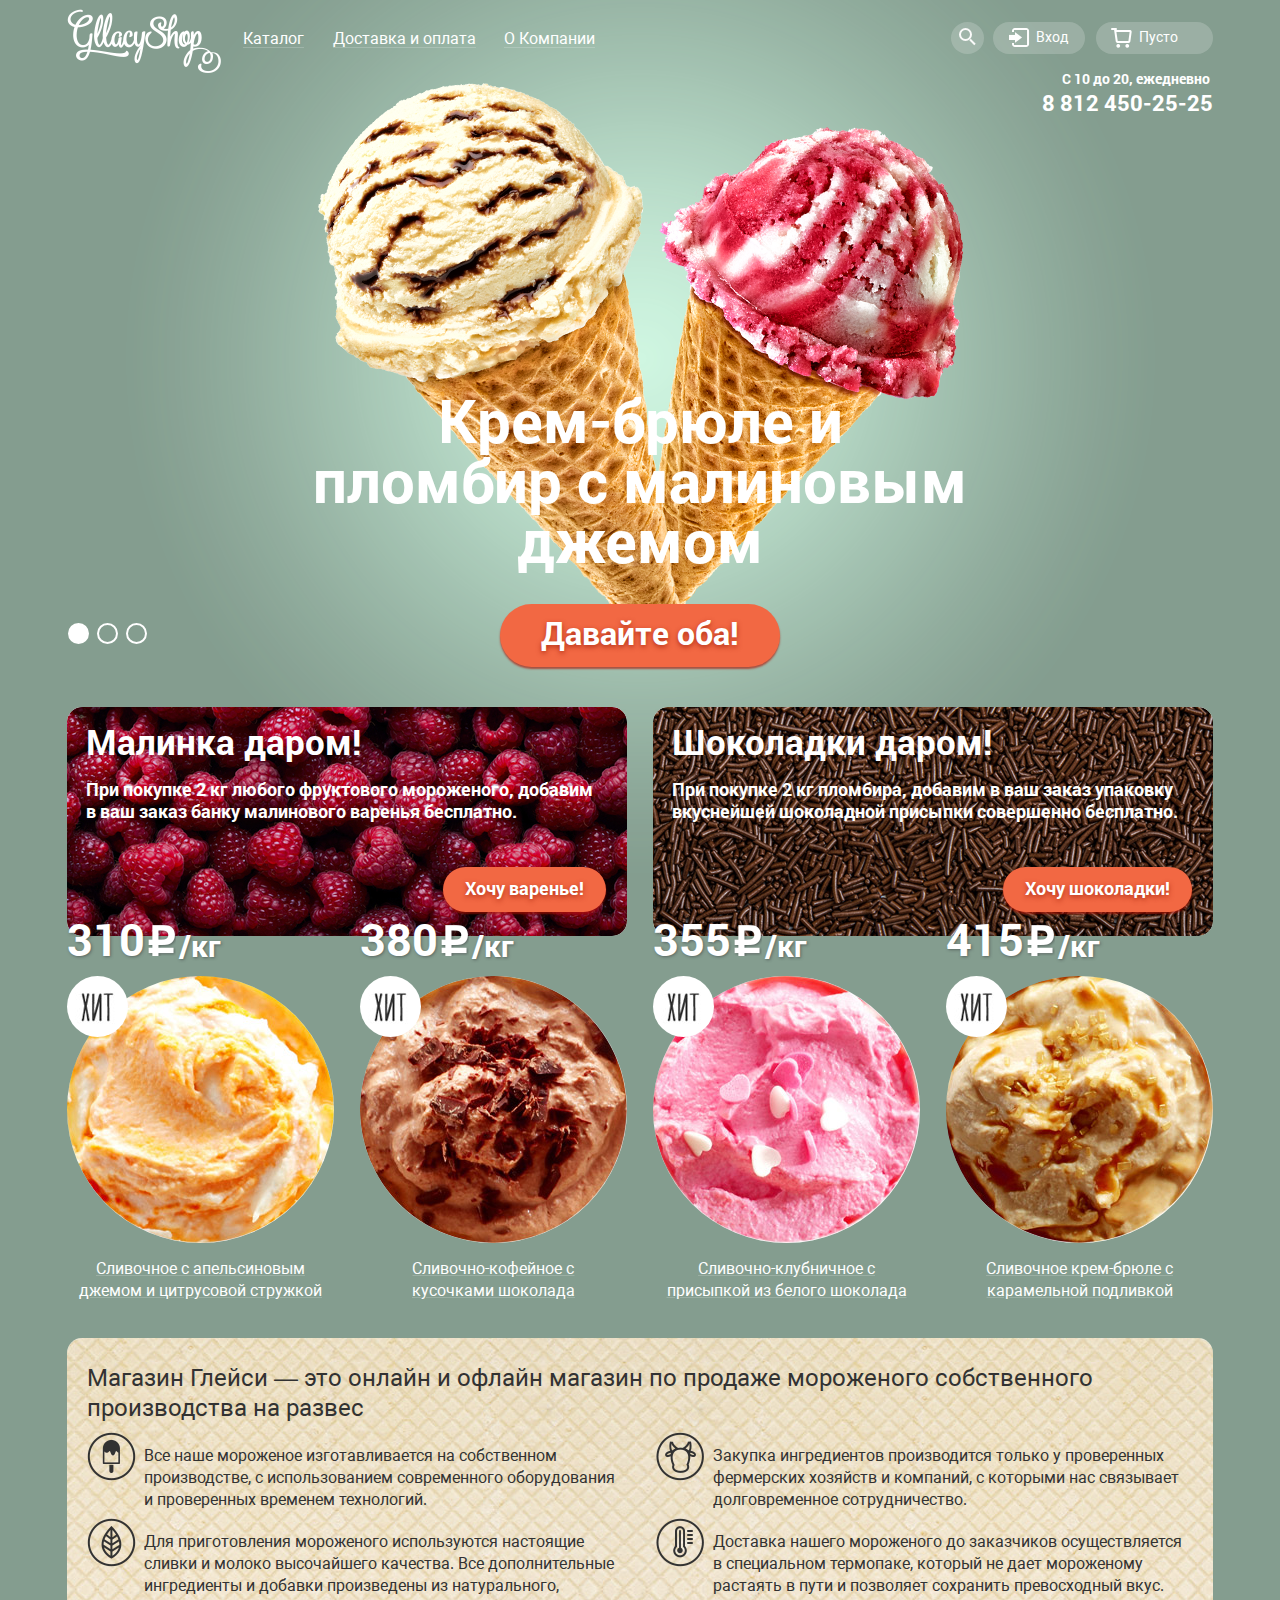
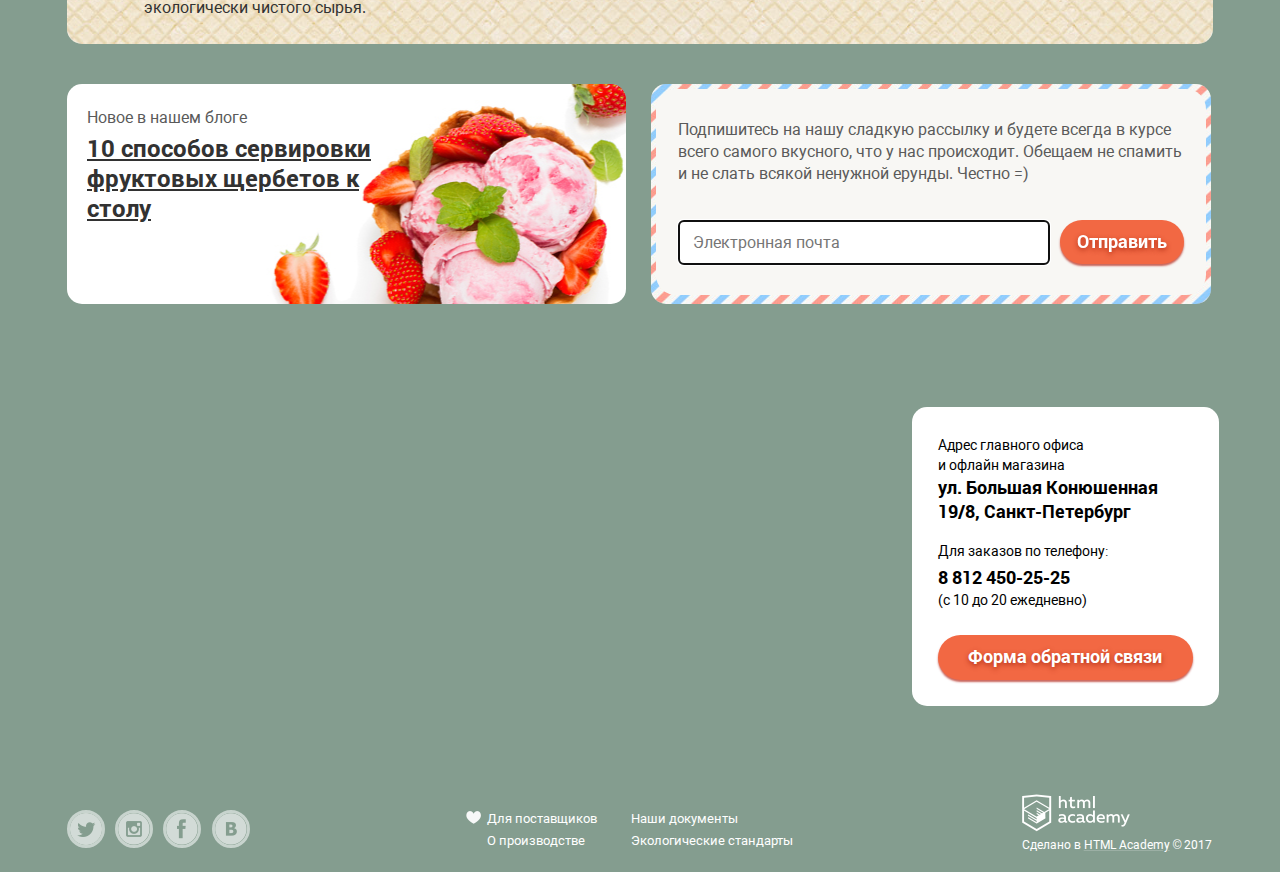
==== commit 9309e33d: "last" ====
--- a/index.html
+++ b/index.html
@@ -17,57 +17,81 @@
     <div class="overlay">
     <div class="content-wrapper">
       <header class="page-header">
-        <div class='page-header__container'>
-          <div class="page-header__logo">
-            <img src="img/logo.png" width="154px" height="64px" alt="Gllacy Shop" />
-          </div>
           <nav class="navigation">
-            <div class="navigation__top">
-              <ul class="navigation__items">
-                <li class="navigation__item navigation__link__catalog-link">
-                  <a class="navigation__link" href="catalog.html">Каталог</a>
-                </li>
-                <li class="navigation__item">
-                  <a class="navigation__link" href="#">Доставка и оплата</a>
-                </li>
-                <li class="navigation__item">
-                  <a class="navigation__link" href="#">О Компании</a>
-                </li>
-              </ul>
-              <ul class="navigation__second-list">
-                <li class="navigation__first-item">
-                  <a class="navigation__second-list-search" href="#" title="Поиск"></a>
-                </li>
-                <li class="navigation__second-item">
-                  <a class="navigation__second-list-account sprite-entry" href="#"></a><span>Вход</span>
-                </li>
-                <li class="navigation__third-item">
-                  <a class="navigation__second-list-basket sprite-basket" href="#" title="Корзина"></a><span>Пусто</span>
-                </li>
-              </ul>
+            <div class="navigation__left">
+            <div class="page-header__logo">
+              <a href="index.html"><img src="img/logo.png" width="154px" height="64px" alt="Gllacy Shop" /></a>
+            </div>
+                <ul class="navigation__items">
+                  <li class="navigation__item navigation__item--open-js">
+                    <a class="navigation__link" href="catalog.html">Каталог</a>
+                  </li>
+                  <li class="navigation__item">
+                    <a class="navigation__link" href="#">Доставка и оплата</a>
+                  </li>
+                  <li class="navigation__item">
+                    <a class="navigation__link" href="#">О Компании</a>
+                  </li>
+                </ul>
+                <div class="hidden-list">
+                  <ul class="hidden-list__nav">
+                    <li class="hidden-list__item">
+                      <a class="hidden-list__link first-link" href="#">Новинки</a>
+                    </li>
+                    <li class="hidden-list__item hidden-list__item-active">
+                      <a class="hidden-list__link" href="catalog.html">Сливочное</a>
+                    </li>
+                    <li class="hidden-list__item">
+                      <a class="hidden-list__link" href="#">Щербеты</a>
+                    </li>
+                    <li class="hidden-list__item">
+                      <a class="hidden-list__link" href="#">Фруктовый лёд</a>
+                    </li>
+                    <li class="hidden-list__item">
+                      <a class="hidden-list__link" href="#">Мелорин</a>
+                    </li>
+                  </ul>
+                </div>
+                </div>
+                <div class="navigation__right">
+                <ul class="navigation__second-list">
+                  <li class="navigation__first-item">
+                    <a class="navigation__second-list-search" href="#" title="Поиск"></a>
+                  </li>
+                  <li class="navigation__second-item navigation__second-item--open-js">
+                    <a class="navigation__second-list-account sprite-entry" href="#"></a><span class="entry">Вход</span>
+                  </li>
+                  <li class="navigation__third-item">
+                    <a class="navigation__second-list-basket sprite-basket" href="#" title="Корзина"></a><span class="empty">Пусто</span>
+                  </li>
+                </ul>
+              <div class="basket--hidden">
+                <div class="basket__goods">
+                  <div class="basket__goods-item">
+                    <span class="basket__close"></span>
+                    <div>
+                    <img src="./img/ice1.jpg" alt="Пломбир с апельсиновым джемом"/>
+                  </div>
+                    <p class="basket__describtion">Пломбир с апельсиновым джемом</p>
+                    <span class="basket__quantity">200 руб.</span>
+                    <span class="basket__price--mini">300 руб.</span>
+                  </div>
+                  <div class="basket__goods-item">
+                    <span class="basket__close"></span>
+                    <div>
+                      <img src="./img/ice2.jpg" alt="Клубничный пломбир с присыпкой из белого шоколада"/>
+                    </div>
+                    <p class="basket__describtion">Клубничный пломбир с присыпкой из белого шоколада</p>
+                    <span class="basket__quantity">300 руб.</span>
+                    <span class="basket__price--mini">450 руб.</span>
+                  </div>
+                </div>
+                <span class="basket__price">Итого 750 руб.</span>
+                <a href="#" class="btn__order">Оформить заказ</a>
+              </div>
               <div class="telephone">
                 <a class="navigation__telephone" href="tel:+78124502525">8 812 450-25-25</a>
               </div>
-            </div>
-            <div class="hidden-list">
-              <ul class="hidden-list__nav">
-                <li class="hidden-list__item">
-                  <a class="hidden-list__link first-link" href="#">Новинки</a>
-                </li>
-                <li class="hidden-list__item">
-                  <a class="hidden-list__link" href="#">Сливочное</a>
-                </li>
-                <li class="hidden-list__item">
-                  <a class="hidden-list__link" href="#">Щербеты</a>
-                </li>
-                <li class="hidden-list__item">
-                  <a class="hidden-list__link" href="#">Фруктовый лёд</a>
-                </li>
-                <li class="hidden-list__item">
-                  <a class="hidden-list__link" href="#">Мелорин</a>
-                </li>
-              </ul>
-            </div>
             <div class="search-hidden">
               <input type="search" value="Что ищем?" autofocus/>
             </div>
@@ -82,8 +106,8 @@
                 </div>
               </div>
             </div>
+            </div>
           </nav>
-        </div>
       </header>
       <main>
         <section class="slider">
@@ -121,38 +145,58 @@
             </div>
           </section>
           <section class="hits">
-            <div class="hits__item">
-              <a class="hits__mini-hit"><img src="./img/hit.jpg"/></a>
-              <div class="hits__image">
-                <img src="./img/goods/hits/1.jpg" width="267px" height="267px" alt="Сливочное с апельсиновым джемом и цитрусовой стружкой" />
-              </div>
-             <b class="hits__price">310<a class="hits__price-icon sprite-R" href="#"></a><span class="price-kg">/кг</span></b>
-              <p class="hits__description">Сливочное с апельсиновым джемом и цитрусовой стружкой</p>
-            </div>
-            <div class="hits__item">
-              <a class="hits__mini-hit"><img src="./img/hit.jpg"/></a>
-              <div class="hits__image">
-                <img src="./img/goods/hits/2.jpg" width="267px" height="267px" alt="Сливочно-кофейное с кусочками шоколада" />
-              </div>
-              <b class="hits__price">380<a class="hits__price-icon sprite-R" href="#"></a><span class="price-kg">/кг</span></b>
-              <p class="hits__description">Сливочно-кофейное с кусочками шоколада</p>
-            </div>
-            <div class="hits__item">
-              <a class="hits__mini-hit"><img src="./img/hit.jpg"/></a>
-              <div class="hits__image">
-                <img src="./img/goods/hits/3.jpg" width="267px" height="267px" alt="Сливочно-клубничное с присыпкой из белого шоколада" />
-                <b class="hits__price">355<a class="hits__price-icon sprite-R" href="#"></a><span class="price-kg">/кг</span></b>
-              </div>
-              <p class="hits__description">Сливочно-клубничное с присыпкой из белого шоколада</p>
-            </div>
-            <div class="hits__item">
-              <a class="hits__mini-hit"><img src="./img/hit.jpg"/></a>
-              <div class="hits__image">
-                <img src="./img/goods/hits/4.jpg" width="267px" height="267px" alt="Сливочное крем-брюле с карамельной подливкой" />
-              </div>
-              <b class="hits__price">415<a class="hits__price-icon sprite-R" href="#"></a><span class="price-kg">/кг</span></b>
-              <p class="hits__description">Сливочное крем-брюле с карамельной подливкой</p>
-            </div>
+            <article class="goods__item">
+              <div class="goods__overlay">
+                <a class="btn__preview" href="#">Быстрый просмотр</a>
+              </div>
+              <a class="goods__link" class="#">
+                <div class="hits__mini-hit"><img class="hits__mini-hit-img" src="./img/hit.jpg" width="61px" height="61px"/></div>
+                <img src="./img/goods/1/1.jpg" width="267px" height="267px" alt="Сливочное с апельсиновым джемом и цитрусовой стружкой" />
+                <div class="price">
+                  <span class="goods__price">310</span>
+                </div>
+                <p class="goods__description">Сливочное с апельсиновым джемом и цитрусовой стружкой</p>
+              </a>
+            </article>
+            <article class="goods__item">
+              <div class="goods__overlay">
+                <a class="btn__preview" href="#">Быстрый просмотр</a>
+              </div>
+              <a class="goods__link" class="#">
+                <div class="hits__mini-hit"><img class="hits__mini-hit-img" src="./img/hit.jpg" width="61px" height="61px"/></div>
+                <img src="./img/goods/1/2.jpg" width="267px" height="267px" alt="Сливочное с апельсиновым джемом и цитрусовой стружкой" />
+                <div class="price">
+                  <span class="goods__price">380</span>
+                </div>
+                <p class="goods__description">Сливочно-кофейное с кусочками шоколада</p>
+              </a>
+            </article>
+            <article class="goods__item">
+              <div class="goods__overlay">
+                <a class="btn__preview" href="#">Быстрый просмотр</a>
+              </div>
+              <a class="goods__link" class="#">
+                <div class="hits__mini-hit"><img class="hits__mini-hit-img" src="./img/hit.jpg" width="61px" height="61px"/></div>
+                <img src="./img/goods/1/3.jpg" width="267px" height="267px" alt="Сливочное с апельсиновым джемом и цитрусовой стружкой" />
+                <div class="price">
+                  <span class="goods__price">355</span>
+                </div>
+                <p class="goods__description">Сливочно-клубничное с присыпкой из белого шоколада</p>
+              </a>
+            </article>
+            <article class="goods__item">
+              <div class="goods__overlay">
+                <a class="btn__preview" href="#">Быстрый просмотр</a>
+              </div>
+              <a class="goods__link" class="#">
+                <div class="hits__mini-hit"><img class="hits__mini-hit-img" src="./img/hit.jpg" width="61px" height="61px"/></div>
+                <img src="./img/goods/1/4.jpg" width="267px" height="267px" alt="Сливочное с апельсиновым джемом и цитрусовой стружкой" />
+                <div class="price">
+                  <span class="goods__price">415</span>
+                </div>
+                <p class="goods__description">Сливочное крем-брюле с карамельной подливкой</p>
+              </a>
+            </article>
           </section>
           <section class="seo">
             <h2 class="seo__title">Магазин Глейси — это онлайн и офлайн магазин по продаже мороженого собственного производства на развес</h2>
@@ -181,14 +225,20 @@
           </section>
           <div class="news-distribution">
           <section class="news">
+            <div class="news__container">
               <span class="news__description">Новое в нашем блоге</span>
               <h2 class="news__title">10 способов сервировки фруктовых щербетов к столу</h2>
+            </div>
           </section>
           <section class="distribution">
-            <p class="distribution__description">Подпишитесь на нашу сладкую рассылку и будете всегда в курсе всего самого вкусного, что у нас происходит. Обещаем не спамить и не слать всякой ненужной ерунды. Честно =) </p>
-            <div class="distribution__form">
-            <input type="email" placeholder="Электронная почта" autocomplete="on" tabindex="1" autofocus/>
-            <a class="btn btn__distribution" href="#">Отправить</a>
+            <div class="distribution__container">
+              <div>
+                <p class="distribution__description">Подпишитесь на нашу сладкую рассылку и будете всегда в курсе всего самого вкусного, что у нас происходит. Обещаем не спамить и не слать всякой ненужной ерунды. Честно =) </p>
+              </div>
+              <div class="distribution__form">
+              <input type="email" placeholder="Электронная почта" autocomplete="on" tabindex="1" autofocus/>
+              <a class="btn btn__distribution" href="#">Отправить</a>
+              </div>
             </div>
           </section>
           </div>
@@ -198,9 +248,9 @@
                 <div id="yandex-map" class="yandex-map">
                 <div class="map__marker">
                 <div class="contacts">
-                  <span>Адрес главного офиса и офлайн магазина</span>
+                  <span>Адрес главного офиса</br> и офлайн магазина</span>
                   <p>ул. Большая Конюшенная 19/8, Санкт-Петербург</p>
-                  <span>Для заказов по телефону:</span>
+                  <span class="contacts__order">Для заказов по телефону:</span>
                   <a class="contacts__telephone" href="tel:+78124502525">8 812 450-25-25</a>
                   <span>(с 10 до 20 ежедневно)</span>
                   <a class="btn btn__write-us" href="#">Форма обратной связи</a>
--- a/css/style.css
+++ b/css/style.css
@@ -22,38 +22,6 @@
   display: none;
 }
 
-.btn {
-  display: flex;
-  justify-content: center;
-  align-items: center;
-  margin-top: 16px;
-  padding: 9px 14px;
-
-  font-weight: 600;
-  font-family: "Roboto";
-  font-size: 18px;
-  line-height: 24px;
-  vertical-align: top;
-  color: #fff;
-  text-decoration: none;
-  text-shadow: 0 2px 5px rgba(160, 32, 11, 0.76);
-
-  background-image: linear-gradient(top, #f26843 0%, #e74a35 100%);
-  background: #f26843;
-  border-radius: 100px;
-  box-shadow: 0 2px 2px rgba(172, 16, 0, 0.64);
-}
-
-.btn:hover {
-  background: linear-gradient(to bottom, #f58669 0%, #ec6f5e 100%);
-  box-shadow: inset 0 2px 2px rgba(172, 16, 0, 1);
-}
-
-.btn:active {
-  background: linear-gradient(to bottom, #d84742 0%, #e1613e 100%);
-  box-shadow: inset 0 2px 2px rgba(172, 16, 0, 1);
-}
-
 .site-wrapper {
   background-position: top center;
   background-repeat: no-repeat;
@@ -63,80 +31,50 @@
 }
 
 .content-wrapper {
-  min-width: 900px;
-  max-width: 1200px;
+  min-width: 860px;
+  max-width: 1146px;
   margin: 0 auto;
   padding: 0 2.3%;
 }
 
 .page-header {
-  min-width: 860px;
-}
-
-.page-header__container {
-  display: flex;
-  flex-direction: row;
-  justify-content: space-between;
-  position: relative;
-  min-width: 860px;
-  max-width: 1146px;
   height: 6.25%;
-  padding: 0 2.3%;
-}
-
-.page-header__logo {
-  display: flex;
-  position: absolute;
-  top: 9px;
 }
 
 .navigation {
-  position: relative;
-  margin-left: 154px;
-  width: 79.5%;
-}
-
-.navigation__top {
    display: flex;
    flex-direction: row;
    justify-content: space-between;
    position: relative;
-}
-
-.navigation__telephone {
-  position: absolute;
-  top: 91px;
-  right: -82px;
-  color: white;
-  font-size: 22px;
-  line-height: 24px;
-  font-weight: 600;
-  text-decoration: none;
-}
-
-.navigation__telephone:after {
-  content: "С 10 до 20, ежедневно";
-  position: absolute;
-  top: -20px;
-  right: 0px;
-  color: white;
-  width: 151px;
-  font-size: 14px;
-  line-height: 16px;
-  font-weight: 600;
+   width: auto;
+}
+
+.navigation__left {
+  display: flex;
+  justify-content: flex-start;
+  width: 528px;
+}
+
+.page-header__logo {
+  display: flex;
+  position: absolute;
+  top: 9px;
+  width: auto;
 }
 
 .navigation__items {
   display: flex;
   flex-wrap: nowrap;
   justify-content: space-between;
+  position: relative;
   margin: 0;
   padding: 0;
   width: 352px;
-  margin-left: 22px;
+  margin-left: 176px;
 }
 
 .navigation__items li {
+  position: relative;
   margin: 0;
   padding: 0;
   list-style: none;
@@ -197,6 +135,10 @@
   z-index: -11;
 }
 
+.navigation__item-catalog {
+  position: relative;
+}
+
 .navigation__item-catalog::before {
   display: flex;
   justify-content: center;
@@ -204,7 +146,7 @@
   content: "";
   position: absolute;
   top: 24px;
-  left: 9px;
+  left: -12px;
   width: 86px;
   height: 32px;
   background: #d07058;
@@ -226,9 +168,6 @@
   display: none;
 }
 
-.navigation__item:hover .navigation__link__active {
-}
-
 .navigation__item:active .navigation__link:before {
   display: none;
 }
@@ -237,18 +176,16 @@
   display: flex;
 }
 
-.navigation__item-catalog:hover .hidden-list {
-  display: flex;
-}
 
 .hidden-list {
   display: none;
   position: absolute;
   top: 55px;
-  left: 10px;
+  left: 165px;
   width: 144px;
   height: auto;
   margin-top: 5px;
+  z-index: 20;
 }
 
 .hidden-list__nav {
@@ -256,16 +193,12 @@
   flex-direction: column;
   justify-content: flex-start;
   align-items: center;
-  display: none;
-  position: absolute;
-  top: 55px;
-  left: 10px;
   width: 144px;
   height: auto;
   margin-top: 5px;
   border-radius: 10px;
   background-color: #f8f7f4;
-  z-index: 200;
+  z-index: 30;
   margin: 0;
   padding: 0;
   overflow: auto;
@@ -284,8 +217,11 @@
   padding: 10px 20px;
   font-size: 14px;
   line-height: 16px;
+  font-weight: 300;
   text-decoration: none;
-}
+  z-index: 22;
+}
+
 
 .hidden-list__link:hover {
   background-color: #fbded7;
@@ -295,18 +231,42 @@
   background-color: #f6b5a5;
 }
 
-.hidden-list__link .link-active {
+.hidden-list__item-active {
+  display: flex;
+  position: relative;
+}
+
+.hidden-list__item-active::before {
+  display: flex;
+  content: "";
+  position: absolute;
+  top: 0px;
+  left: 0px;
+  width: 144px;
+  height: 36px;
   background-color: #d07058;
-}
-
-.navigation__item-catalog:hover .hidden-list {
-  display: flex;
+  z-index: 21;
+}
+
+.hidden-list__item-active .link--active {
+  color: white;
+}
+
+.hidden-list__item-active .hidden-list__link:hover,
+.hidden-list__item-active .hidden-list__link:active {
+  background-color: #d07058;
+}
+
+
+.navigation__right {
+  position: relative;
 }
 
 .navigation__second-list {
   display: flex;
+  justify-content: flex-end;
+  position: relative;
   margin: 0;
-  margin-left: 80px;
   padding: 0;
   width: 262px;
 }
@@ -343,22 +303,18 @@
   position: relative;
 }
 
-.navigation__first-item:hover .search-hidden {
-  display: flex;
-}
-
 .search-hidden {
   display: none;
   position: absolute;
   top: 55px;
-  right: 16%;
+  left: -117%;
   width: 301px;
   height: 44px;
   padding: 20px;
   margin-top: 4px;
   border-radius: 10px;
   background-color: #f8f7f4;
-  z-index: 150;
+  z-index: 50;
   box-shadow: -1px 20px 20px 0 rgba(0, 0, 0, 0.4);
 }
 
@@ -371,14 +327,17 @@
   padding: 15px;
   color: #999999;
   border: 1px solid #d3d3d2;
-  border-radius: 10px;
-}
-
-
-.navigation__second-list a:hover .navigation__second-list-search,
-.navigation__second-list a:hover .navigation__second-list-search:before {
+  border-radius: 5px;
+  font-family: "Roboto","Arial",sans-serif;
+}
+
+
+.navigation__first-item:hover .navigation__second-list-search {
+    border: 2px solid rgba(0, 0, 0, 1);
+}
+
+.navigation__first-item:hover .navigation__second-list-search:before {
   background: rgba(0, 0, 0, 1);
-    border: 2px solid rgba(0, 0, 0, 1);
 }
 
 .navigation__second-list-search:before {
@@ -401,7 +360,7 @@
   background-repeat: no-repeat;
 }
 
-.navigation__second-item span{
+.navigation__second-item .entry {
     margin-left: 6%;
     margin-top: 7px;
     font-size: 14px;
@@ -417,16 +376,41 @@
   left: 13%;
   background-image: url("../img/icons/sprite.png");
   background-repeat: no-repeat;
+  color: black;
+  z-index: 10;
+}
+
+.navigation__telephone {
+  position: absolute;
+  top: 91px;
+  right: 0%;
+  color: white;
+  font-size: 22px;
+  line-height: 24px;
+  font-weight: 600;
+  text-decoration: none;
+}
+
+.navigation__telephone:after {
+  content: "С 10 до 20, ежедневно";
+  position: absolute;
+  top: -20px;
+  right: 0px;
+  color: white;
+  width: 151px;
+  font-size: 14px;
+  line-height: 16px;
+  font-weight: 600;
 }
 
 .basket--hidden {
-  display: flex;
+  display: none;
   flex-direction: column;
   justify-content: flex-end;
   align-items: flex-end;
   position: absolute;
   top: 59px;
-  right: -82px;
+  right: 0px;
   width: 510px;
   height: 203px;
   background-color: #f8f7f4;
@@ -532,7 +516,7 @@
   padding: 9px 14px;
 
   font-weight: 600;
-  font-family: "Roboto";
+  font-family: "Roboto","Arial",sans-serif;
   font-size: 18px;
   line-height: 24px;
   vertical-align: top;
@@ -540,7 +524,7 @@
   text-decoration: none;
   text-shadow: 0 2px 5px rgba(160, 32, 11, 0.76);
 
-  background-image: linear-gradient(top, #f26843 0%, #e74a35 100%);
+  background-image: linear-gradient(bottom top, #ca3824 0%, #f26843 100%);
   background: #f26843;
   border-radius: 100px;
   box-shadow: 0 2px 2px rgba(172, 16, 0, 0.64);
@@ -556,13 +540,24 @@
   box-shadow: inset 0 2px 2px rgba(172, 16, 0, 1);
 }
 
-.navigation__third-item span {
+.navigation__third-item .empty {
   margin-top: 7px;
   margin-left: 6%;
   font-size: 14px;
   line-height: 16px;
   color: white;
   font-weight: 300;
+  color: white;
+}
+
+.two-goods {
+  margin-top: 7px;
+  margin-left: 20%;
+  font-size: 14px;
+  line-height: 16px;
+  color: white;
+  font-weight: 700;
+  color: black;
 }
 
 .navigation__first-item {
@@ -570,11 +565,13 @@
   justify-content: center;
   position: absolute;
   top: 22px;
-  right: 16.1%;
+  left: 0%;
   width: 33px;
   height: 32px;
   background-color: rgba(250, 250, 250, 0.2);
   border-radius: 50%;
+  cursor: pointer;
+  margin-right: 10px;
 }
 
 .navigation__second-item {
@@ -582,11 +579,14 @@
   justify-content: center;
   position: absolute;
   top: 22px;
-  right: 5%;
+  right: 49%;
   width: 92px;
   height: 32px;
   background-color: rgba(250, 250, 250, 0.2);
   border-radius: 20px;
+  cursor: pointer;
+  z-index: 0;
+  margin-right: 10px;
 }
 
 .navigation__third-item {
@@ -594,11 +594,47 @@
   justify-content: center;
   position: absolute;
   top: 22px;
-  right: -9%;
+  right: 0%;
   width: 117px;
   height: 32px;
   background-color: rgba(250, 250, 250, 0.2);
   border-radius: 20px;
+  cursor: pointer;
+}
+
+.navigation__third-item-catalog {
+  display: flex;
+  justify-content: center;
+  position: absolute;
+  top: 22px;
+  right: 0%;
+  width: 117px;
+  height: 32px;
+  background-color: #f7f6f3;
+  border-radius: 20px;
+  cursor: auto;
+}
+
+.navigation__first-item:hover,
+.navigation__second-item:hover {
+  background-color: #f7f6f3;
+}
+
+.navigation__second-item:hover .entry {
+  color: black;
+}
+.navigation__third-item-cattalog:hover {
+  background-color: #f7f6f3;
+  color: black;
+}
+
+.navigation__third-item-catalog .basket--hidden {
+  display: flex;
+}
+
+.navigation__second-item:hover a,
+.navigation__third-item:hover a {
+ color: black;
 }
 
 .navigation__link__catalog-link {
@@ -640,12 +676,13 @@
   justify-content: space-between;
   position: absolute;
   top: 60px;
-  right: 127px;
+  right: 50%;
   width: 237px;
   height: 174px;
   padding: 20px;
   border-radius: 10px;
   background-color: #f8f7f4;
+  z-index: 21;
 }
 
 .navigation__pop-up input {
@@ -654,9 +691,10 @@
   padding: 15px;
   font-size: 14px;
   line-height: 24px;
+  font-family: "Roboto","Arial",sans-serif;
   color: #999999;
   border: 1px solid #d3d3d2;
-  border-radius: 10px;
+  border-radius: 5px;
   margin-bottom: 20px;
 }
 
@@ -692,7 +730,7 @@
   margin: 0;
 
   font-weight: 600;
-  font-family: "Roboto";
+  font-family: "Roboto","Arial",sans-serif;
   font-size: 18px;
   line-height: 24px;
   vertical-align: top;
@@ -700,7 +738,7 @@
   text-decoration: none;
   text-shadow: 0 2px 5px rgba(160, 32, 11, 0.76);
 
-  background-image: linear-gradient(top, #f26843 0%, #e74a35 100%);
+  background-image: linear-gradient(bottom top, #ca3824 0%, #f26843 100%);
   background: #f26843;
   border-radius: 100px;
   box-shadow: 0 2px 2px rgba(172, 16, 0, 0.64);
@@ -725,7 +763,7 @@
 
 .slider__slide-title {
   width: 668px;
-  margin: 72px auto 32px;
+  margin: 72px auto 34px;
   font-weight: 700;
   font-size: 60px;
   line-height: 60px;
@@ -734,7 +772,7 @@
 .btn__slide {
   display: inline-block;
   padding: 7px 41px 12px;
-
+  font-family: "Roboto","Arial",sans-serif;
   font-weight: 600;
   font-size: 32px;
   line-height: 44px;
@@ -743,7 +781,7 @@
   text-decoration: none;
   text-shadow: 0 2px 5px rgba(160, 32, 11, 0.76);
 
-  background: linear-gradient(top, #f26843 50%%, #e74a35 100%);
+  background: linear-gradient(bottom top, #f26843 0%, #e74a35 100%);
   background: #f26843;
   border-radius: 100px;
   box-shadow: 0 2px 2px rgba(172, 16, 0, 0.64);
@@ -761,8 +799,8 @@
 
 .slider-controls {
   position: absolute;
-  bottom: 24px;
-  left: 0;
+  bottom: 23px;
+  left: -26px;
   padding-left: 27px;
   z-index: 20;
   font-size: 0;
@@ -780,9 +818,14 @@
   cursor: pointer;
 }
 
+.slider-controls label:hover {
+  background-color: rgba(250, 250, 250, 0.2);
+}
+
 .slider__slide {
   display: none;
 }
+
 .site-wrapper:before,
 .site-wrapper:after {
   content: "";
@@ -826,9 +869,7 @@
 }
 /* main */
 .main__container {
-  min-width: 900px;
   margin: 0 auto;
-  padding: 0 2.3%;
 }
 
 .banners {
@@ -876,12 +917,12 @@
   justify-content: center;
   align-items: center;
   position: absolute;
-  right: 22px;
+  right: 21px;
   bottom: 24px;
-  padding: 9px 23px 12px;
-
-  font-weight: 500;
-  font-family: "Roboto";
+  padding: 9px 22px 12px;
+
+  font-weight: 700;
+  font-family: "Roboto","Arial",sans-serif;
   font-size: 18px;
   line-height: 24px;
   vertical-align: top;
@@ -889,7 +930,7 @@
   text-decoration: none;
   text-shadow: 0 2px 5px rgba(160, 32, 11, 0.76);
 
-  background: linear-gradient(top, #f26843 0%, #e74a35 100%);
+  background: linear-gradient(bottom top, #ca3824 0%, #f26843 100%);
   background: #f26843;
   border-radius: 120px;
   box-shadow: 0 2px 2px rgba(172, 16, 0, 0.64);
@@ -913,107 +954,22 @@
   max-width: 1146px;
 }
 
-.hits__item {
-  position: relative;
-  width: 22.2%;
-}
-
-.hits-item:last-child {
-  margin-right: 0;
-}
-
-.hits__mini-hit img {
-  content: "";
-  display: flex;
-  position: absolute;
-  top: 0;
-  top: 0;
-  width: 61px;
-  height: 61px;
-  border-radius: 50%;
-  z-index: 20;
-}
-
-.hits__image img {
-  position: relative;
-  width: 105%;
-  height: 105%;
-  border-radius: 50%;
-}
-
-.hits__image img:first-child {
-  background-color: rgba(253,206,121, 0.4);
-}
-
-.hits__image img:nth-child(2) {
-  background-color: rgba(203,109,81, 0.4);
-}
-
-.hits__image img:nth-child(3) {
-  background-color: rgba(253,142,174, 0.4);
-}
-
-.hits__image img:last-child {
-  background-color: rgba(228,167,99, 0.4);
-}
-
-
-.hits__price {
-  display: flex;
-  position: absolute;
-  bottom: 53px;
-  left: 0%;
-  font-size: 45px;
-  line-height: 45px;
-  color: white;
-  text-shadow: 1px 1px 3px rgba(49, 50, 53, 0.5);
-}
-
-.price-kg {
-  display: block;
-  position: absolute;
+.seo {
   width: 100%;
-  top: 10%;
-  left: 145%;
-  font-size: 30px;
-  line-height: 45px;
-}
-
-.hits__price-icon {
-  position: absolute;
-  top: 18%;
-  left: 95%;
-  background-image: url("../img/icons/sprite.png");
-  background-repeat: no-repeat;
-  margin-left: 7px;
-  text-shadow: 1px 1px 0px 0px rgba(49, 50, 53, 0.5);
-}
-
-.hits__description {
-  color: white;
-  justify-content: center;
-  margin: 0 10px;
-  align-items: center;
-  text-align: center;
-  font-size: 16px;
-  line-height: 22px;
-  text-decoration: underline rgba(250, 250, 250, 0.2);
-}
-
-.seo {
-  width: 95.5;
-  height: 25.58%;
+  min-height: 306px;
+  max-height: 373px;
   background-image: url("../img/background-wafer.jpg");
   background-position: top center;
   background-color: rgb(251,228,180);
-  border-radius: 30px;
-  margin-top: 40px;
+  border-radius: 15px;
+  margin-top: 1.6%;
+  margin-bottom: 40px;
 }
 
 .seo__title {
   margin: 0;
   padding: 0 20px;
-  padding-top: 15px;
+  padding-top: 25px;
   font-size: 24px;
   line-height: 30px;
   font-weight: 400;
@@ -1024,24 +980,27 @@
   display: flex;
   justify-content: space-between;
   padding: 0 20px;
-  margin-top: 10px;
+  margin-top: 9px;
 }
 
 .seo__column {
   display: flex;
   flex-direction: column;
+  align-items: flex-start;
+  position: relative;
+  margin-right: 2.2%;
 }
 
 .seo__column:first-child {
-  margin-right: 2.2%;
+  margin-right: 2.1%;
 }
 
 .seo__item {
   display: flex;
   flex-direction: row;
-  justify-content: space-between;
   position: relative;
   width: 100%;
+  margin-bottom: 2px;
 }
 
 .seo__icons {
@@ -1055,16 +1014,33 @@
 
 .seo__description {
   width: 100%;
-  margin-left: 58px;
+  max-width: 480px;
+  min-width: 313px;
   font-size: 16px;
   line-height: 22px;
   color: rgb(50, 50, 50);
 }
 
+.seo__description:first-child {
+  margin: 5px 30px 5px 57px;
+}
+
+.seo__description:nth-child(2) {
+  margin: 13px 0px 5px 57px;
+}
+
+.seo__description:nth-child(3) {
+  margin: 15px 0px 0px 55px;
+}
+
+.seo__description:nth-child(4) {
+  margin: 15px 0px 0px 55px;
+}
+
 .news-distribution {
   display: flex;
   min-width: 860px;
-  margin: 20px 0;
+  margin: 20px 0 40px;
 }
 
 .news {
@@ -1075,9 +1051,12 @@
   background-image: url("../img/background-strawberries.jpg");
   background-position: top center;
   background-color: #fff;
-  border-radius: 20px;
+  border-radius: 15px;
+  margin-right: 2.2%;
+}
+
+.news__container {
   padding: 0 20px;
-  margin-right: 2.2%;
 }
 
 .news__description {
@@ -1086,7 +1065,8 @@
   font-size: 16px;
   line-height: 22px;
   padding-top: 23px;
-  color: rgb(50, 50, 50);
+  padding-bottom: 4px;
+  color: #5a5a5a;
 }
 
 .news__title {
@@ -1099,58 +1079,75 @@
 }
 
 .distribution {
-  display: flex;
-  flex-direction: column;
+  position: relative;
   width: 48.8%;
-  height: 152px;
-  background-image: url("../img/background-post.png");
+  height: 220px;
+  background-image: url("../img/wrapper.jpg");
   background-position: top center;
   background-repeat: no-repeat;
   background-color: rgb(248, 247, 244);
+  border-radius: 15px;
+}
+
+.distribution__container {
+  display: flex;
+  flex-direction: column;
+  justify-content: space-between;
+  position: absolute;
+  top: 0px;
+  left: 0px;
+  max-width: 100%;
+  height: 142px;
+  background-color: #f8f7f4;
   border-radius: 20px;
-  padding: 34px 20px;
-}
-
-.distribution__form {
-  margin-top: 41px;
-}
+  margin: 5px;
+  padding: 30px 22px 34px;
+}
+
 .distribution__description {
-  width: 91%;
-  height: 38.18%;
+  font-family: "Roboto","Arial",sans-serif;
+  width: 105%;
+  max-width: 507px;
+  max-height: 80px;
   font-size: 16px;
   line-height: 22px;
-  color: rgb(50, 50, 50);
-  margin-top: 0px;
+  font-weight: 400;
+  color: #5a5a5a;
+  margin: 0px;
 }
 
 .distribution__form {
   display: flex;
+  margin-top: 7%;
 }
 
 .distribution input[type="email"] {
-  width: 60.5%;
+  width: 70.5%;
   height: 13px;
   padding: 15px 14px 15px;
   border: 1px solid #d3d3d2;
   border-radius: 5px;
   margin-right: 10px;
+  font-family: "Roboto","Arial",sans-serif;
 }
 
 .distribution input[placeholder="Электронная почта"] {
   font-size: 16px;
   line-height: 24px;
   color: #999999;
+  font-family: "Roboto","Arial",sans-serif;
 }
 
 .btn__distribution {
   display: flex;
   justify-content: center;
   align-items: center;
-  margin-top: 2px;
-  padding: 14px 18px;
+  width: 94px;
+  height: 16px;
+  padding: 13px 17px 15px;
 
   font-weight: 600;
-  font-family: "Roboto";
+  font-family: "Roboto","Arial",sans-serif;
   font-size: 18px;
   line-height: 24px;
   vertical-align: top;
@@ -1158,7 +1155,7 @@
   text-decoration: none;
   text-shadow: 0 2px 5px rgba(160, 32, 11, 0.76);
 
-  background: linear-gradient(top, #f26843 0%, #e74a35 100%);
+  background: linear-gradient(bottom top, #ca3824 0%, #f26843 100%);
   background: #f26843;
   border-radius: 100px;
   box-shadow: 0 2px 2px rgba(172, 16, 0, 0.64);
@@ -1192,12 +1189,12 @@
   position: absolute;
   top: 63px;
   right: 2.3%;
-  padding: 33px 25px 31px;
+  padding: 28px 26px 28px;
   width: 255px;
-  height: 238px;
+  height: 243px;
   background-color: white;
-  border-radius: 20px;
-  margin-right: 2.3%;
+  border-radius: 15px;
+  margin-right: 2.5%;
   z-index: 10;
 }
 
@@ -1205,6 +1202,8 @@
   font-size: 18px;
   line-height: 24px;
   font-weight: bold;
+  margin: 0;
+  margin-bottom: 18px;
 }
 
 .contacts__telephone {
@@ -1213,13 +1212,20 @@
   color: black;
   text-decoration: none;
   font-weight: bold;
+  margin-top: 5px;
+  margin-bottom: 2px;
 }
 
 .contacts span {
+  width: 172px;
   font-size: 14px;
   line-height: 20px;
 }
-
+.contacts__order {
+  font-size: 14px;
+  line-height: 20px;
+  font-weight: 300;
+}
 .contacts span:last-child {
   line-height: 22px;
 }
@@ -1228,11 +1234,11 @@
   display: flex;
   justify-content: center;
   align-items: center;
-  margin-top: 16px;
-  padding: 14px 28px;
+  margin-top: 25px;
+  padding: 9px 28px 12px;
 
   font-weight: 600;
-  font-family: "Roboto";
+  font-family: "Roboto","Arial",sans-serif;
   font-size: 18px;
   line-height: 24px;
   vertical-align: top;
@@ -1240,7 +1246,7 @@
   text-decoration: none;
   text-shadow: 0 2px 5px rgba(160, 32, 11, 0.76);
 
-  background-image: linear-gradient(top, #f26843 0%, #e74a35 100%);
+  background-image: linear-gradient(bottom top, #ca3824 0%, #f26843 100%);
   background: #f26843;
   border-radius: 100px;
   box-shadow: 0 2px 2px rgba(172, 16, 0, 0.64);
@@ -1302,6 +1308,7 @@
 .form-answer bottom {
   justify-content: flex-end;
   align-items: flex-end;
+  font-family: "Roboto","Arial",sans-serif;
 }
 
 
@@ -1309,28 +1316,31 @@
   width: 267px;
   height: 14px;
   border: 1px solid #d3d3d2;
-  border-radius: 10px;
+  border-radius: 5px;
   color: rgba(153, 153, 153, 1);
   padding: 15px 15px;
   margin-bottom: 15px;
+  font-family: "Roboto","Arial",sans-serif;
 }
 
 input[type="email"] {
   width: 267px;
   height: 14px;
   border: 1px solid #d3d3d2;
-  border-radius: 10px;
+  border-radius: 5px;
   padding: 15px 15px;
   margin-bottom: 15px;
+  font-family: "Roboto","Arial",sans-serif;
 }
 
 textarea {
   width: 428px;
   height: 155px;
   border: 1px solid #d3d3d2;
-  border-radius: 10px;
+  border-radius: 5px;
   padding: 15px 15px;
   margin-bottom: 25px;
+  font-family: "Roboto","Arial",sans-serif;
 }
 
 .btn__js {
@@ -1341,7 +1351,7 @@
   padding: 14px 28px;
 
   font-weight: 600;
-  font-family: "Roboto";
+  font-family: "Roboto","Arial",sans-serif;
   font-size: 18px;
   line-height: 24px;
   vertical-align: top;
@@ -1349,7 +1359,7 @@
   text-decoration: none;
   text-shadow: 0 2px 5px rgba(160, 32, 11, 0.76);
 
-  background-image: linear-gradient(top, #f26843 0%, #e74a35 100%);
+  background-image: linear-gradient(bottom top, #ca3824 0%, #f26843 100%);
   background: #f26843;
   border-radius: 100px;
   box-shadow: 0 2px 2px rgba(172, 16, 0, 0.64);
@@ -1366,12 +1376,18 @@
 }
 
 .page-footer {
-  min-width: 900px;
+  min-width: 860px;
   margin: 0 auto;
   height: 11.1%;
   padding: 0 2.3%;
 }
 
+.page-footer--catalog {
+  min-width: 860px;
+  margin: 0 auto;
+  height: 11.1%;
+  padding: 0 0%;
+}
 .page-footer__container {
   display: flex;
   align-items: center;
@@ -1379,10 +1395,23 @@
   padding: 18px 2.3%;
 }
 
+.page-footer__container--catalog {
+  display: flex;
+  align-items: center;
+  justify-content: space-between;
+  padding: 18px 0%;
+}
+
 .page-footer__social {
-  width: 185px;
+  width: 186px;
   height: 40px;
   margin-top: 13px;
+}
+
+.page-footer__social--catalog {
+  width: 186px;
+  height: 40px;
+  margin-top: 20px;
 }
 
 .social__items {
@@ -1392,9 +1421,22 @@
   margin: 0;
   padding: 0;
   width: 185px;
+  margin-left: 9px;
+}
+
+.social__items--catalog {
+  display: flex;
+  flex-direction: row;
+  justify-content: space-between;
+  margin: 0;
+  padding: 0;
+  width: 185px;
+  margin-left: 0px;
 }
 
 .social__item {
+  width: 40px;
+  height: 40px;
   position: relative;
   list-style: none;
   margin: 0;
@@ -1428,7 +1470,8 @@
   position: relative;
   width: 306px;
   height: 40px;
-  margin-top: 13px;
+  margin-top: 5px;
+  margin-left: 15px;
 }
 
 .documents__items {
@@ -1466,7 +1509,7 @@
 .copyright {
   display: flex;
   flex-direction: column;
-  align-items: center;
+  align-items: flex-start;
   position: relative;
 }
 
@@ -1476,15 +1519,26 @@
   background-repeat: no-repeat;
   background-position: center;
   position: absolute;
-  bottom: 35%;
-  right: 47%;
+  bottom: 36%;
+  right: 46%;
+}
+
+.copyright__logo--catalog {
+  display: flex;
+  background-image: url("../img/icons/sprite.png");
+  background-repeat: no-repeat;
+  background-position: center;
+  position: absolute;
+  bottom: 37%;
+  right: 40%;
 }
 
 .copyright__description {
-  font-size: 13px;
+  font-size: 12px;
   line-height: 18px;
   color: white;
-  margin-top: 20%;
+  margin-top: 22%;
+  margin-right: 10px;
 }
 
 .copyright__description a {
@@ -1494,16 +1548,15 @@
 
 /* catalog */
 .main__wrapper {
-  min-width: 900px;
   margin: 0 auto;
-  padding: 0 2.3%;
 }
 
 .breadcrumbs {
   display: flex;
   justify-content: space-between;
-  width: 230px;
-  margin-top: 25px;
+  width: 220px;
+  margin-top: 2.5%;
+  margin-bottom: 2px;
 }
 
 .breadcrumbs a {
@@ -1534,7 +1587,7 @@
   flex-direction: column;
   justify-content: flex-start;
   width: 860px;
-  margin: 30px 0;
+  margin: 29px 0 38px;
 }
 
 .filter-forms {
@@ -1545,7 +1598,7 @@
 }
 
 .filter-forms:nth-child(2) {
-  margin-top: 18px;
+  margin-top: 15px;
 }
 
 .filter-form__section {
@@ -1558,12 +1611,13 @@
   font-size: 14px;
   line-height: 16px;
   color: white;
-  margin-left: 15px;
-}
-
-.wish-filters input[type="text"] {
-  width: 193px;
-  height: 36px;
+  margin-left: 14px;
+}
+
+.wish-filters {
+  display: flex;
+  width: 183px;
+  height: 32px;
   background-color: rgba(255, 255, 255, 0.2);
   border: none;
   border-radius: 20px;
@@ -1572,19 +1626,52 @@
   color: white;
   margin-top: 7px;
   cursor: pointer;
-  padding: 2px 15px;
+  padding: 2px 6px;
   margin-bottom: 0;
 }
 
-.wish-filters input[type="text"]:hover {
+.wish-filters:hover {
   background-color: rgb(255, 255, 255);
   color: black;
 }
 
+select {
+  width: 193px;
+  font-size: 16px;
+  line-height: 18px;
+  color: white;
+  border: none;
+  position: relative;
+  outline: none;
+  color: white;
+  background-color: rgba(255, 255, 255, 0.0);
+}
+
+select:hover {
+  color: black;
+  background-color: rgba(255, 255, 255, 1);
+}
+select option {
+  display: flex;
+  position: absolute;
+  content: "";
+  top: 20px;
+  left: 0px;
+  width: 192px;
+  height: 89px;
+  cursor: black;
+  font-size: 14px;
+  line-height: 16px;
+  font-weight: 300;
+  font-family: "Roboto","Arial",sans-serif;
+  background-color: rgba(250, 250, 250, 0.2);
+  cursor: default;
+}
+
 .filter-form__range-filter {
   position: relative;
-  width: 178px;
-  height: 25px;
+  width: 188px;
+  height: 24px;
   background-color: rgba(250, 250, 250, 0.2);
   border-radius: 20px;
   margin-top: 7px;
@@ -1608,7 +1695,7 @@
 .toggle {
   position: absolute;
   top: 8px;
-  left: 28px;
+  left: 30px;
   width: 20px;
   height: 20px;
   border-radius: 50%;
@@ -1637,7 +1724,7 @@
   flex-direction: row;
   justify-content: space-around;
   align-items: center;
-  width: 416px;
+  width: 415px;
   height: 36px;
   background-color: rgba(255, 255, 255, 0.2);
   border-radius: 20px;
@@ -1679,9 +1766,9 @@
   position: absolute;
   content: "";
   top: -2px;
-  left: -30px;
-  width: 20px;
-  height: 20px;
+  left: -31px;
+  width: 19px;
+  height: 19px;
   border: 1px solid rgba(250, 250, 250, 1);
   border-radius: 50%;
   background-color: transparent;
@@ -1703,9 +1790,9 @@
   content: "";
   position: absolute;
   top: 3px;
-  left: -25px;
-  width: 12px;
-  height: 12px;
+  left: -26px;
+  width: 11px;
+  height: 11px;
   border-radius: 50%;
   background-color:rgba(250, 250, 250, 1);
   transform: scale(1);
@@ -1769,9 +1856,9 @@
   position: absolute;
   content: "";
   top: -2px;
-  left: -30px;
-  width: 20px;
-  height: 20px;
+  left: -32px;
+  width: 19px;
+  height: 19px;
   border: 1px solid rgba(250, 250, 250, 1);
   border-radius: 5px;
   background-color: transparent;
@@ -1793,9 +1880,9 @@
   content: "";
   position: absolute;
   top: 3px;
-  left: -25px;
-  width: 10px;
-  height: 5px;
+  left: -27px;
+  width: 9px;
+  height: 4px;
   background-color: transparent;
   border: 3px solid rgba(250, 250, 250, 1);
   border-top-style: none;
@@ -1820,10 +1907,10 @@
   justify-content: center;
   align-items: center;
   margin-top: 20px;
-  padding: 2px 29px;
+  padding: 2px 28px;
 
   font-weight: 500;
-  font-family: "Roboto";
+  font-family: "Roboto","Arial",sans-serif;
   font-size: 16px;
   line-height: 28px;
   vertical-align: top;
@@ -1854,31 +1941,35 @@
   display: flex;
   flex-direction: column;
   justify-content: space-between;
-  min-width: 860px;
-  max-width: 1146px;
+  margin: 0 auto;
 }
 
 .goods__items-item {
   display: flex;
-  justify-content: space-between;
+  justify-content: flex-start;
   flex-wrap: nowrap;
   max-height: auto;
+  margin-bottom: 1.8%;
 }
 
 .goods__item {
   position: relative;
-  width: 22.2%;
+  width: 100%;
   height: 100%;
-  padding-bottom: 40px;
+  margin-right: 2.28%;
+}
+
+.goods__item:last-child {
+  margin-right: 0;
 }
 
 .goods__overlay {
   display: none;
   position: absolute;
-  top: -9px;
-  left: -12px;
+  top: -7px;
+  left: -5%;
   width: 110%;
-  height: 110%;
+  height: 118%;
   border-radius: 10px;
   z-index: -1;
   overflow: hidden;
@@ -1892,22 +1983,24 @@
   align-items: flex-end;
   content: "";
   position: absolute;
-  bottom: 6.6%;
-  left: 12%;
+  right: 50%;
+  bottom: 17px;
+  transform: translate(50%,0);
+  min-width: 190px;
   margin: 0 auto;
-  padding: 14px 17px;
+  padding: 4.9% 2.6% 4.5%;
   height: 18px;
   z-index: 11;
   font-weight: 600;
-  font-family: "Roboto";
   font-size: 18px;
   line-height: 24px;
   vertical-align: top;
   color: #fff;
   text-decoration: none;
+  font-family: "Roboto","Arial",sans-serif;
   text-shadow: 0 2px 5px rgba(160, 32, 11, 0.76);
 
-  background: linear-gradient(to top, #f26843 0%, #e74a35 100%);
+  background: linear-gradient(bottom top, #ca3824 0%, #f26843 100%);
   background: #f26843;
   border-radius: 100px;
   box-shadow: 0 2px 2px 0 rgba(172, 16, 0, 1);
@@ -1944,6 +2037,7 @@
 
 .goods__item img {
   display: flex;
+  position: relative;
   width: 100%;
   height: 100%;
   max-width: 267px;
@@ -1952,15 +2046,39 @@
   min-height: 200px;
   border-radius: 50%;
   margin-bottom: 17px;
-  z-index: -10;
+  margin: 0 auto;
+  z-index: 1;
+}
+
+.hits__mini-hit {
+  display: flex;
+  max-width: 61px;
+  max-height: 61px;
+  position: absolute;
+  content: "";
+  top: 0;
+  left: 0;
+  z-index: 3;
+  overflow: hidden;
+}
+
+.hits__mini-hit img {
+  display: flex;
+  content: "";
+  max-width: 61px;
+  max-height: 61px;
+  min-width: 61px;
+  min-height: 61px;
+  border-radius: 50%;
 }
 
 .price {
   position: absolute;
   min-width: 200px;
   max-width: 267px;
-  top: -90px;
+  top: -60px;
   left: 0px;
+  z-index: 2;
 }
 
 .goods__price {
@@ -1990,9 +2108,10 @@
 .goods__price:before {
   content: "/кг";
   position: absolute;
-  top: 9%;
+  top: 15%;
   left: 56%;
   font-size: 30px;
+  font-weight: 700;
   line-height: 45px;
   color: white;
 }
@@ -2001,7 +2120,7 @@
   display: flex;
   color: white;
   justify-content: center;
-  margin: 0px 4% 6.6%;
+  margin: 15px 4% 6.6%;
   align-items: center;
   text-align: center;
   font-size: 16px;
@@ -2029,7 +2148,7 @@
   display: flex;
   flex-direction: row;
   min-width: 190px;
-  margin-top: 40px;
+  margin-top: 39px;
 }
 
 .paginator__pages {
@@ -2150,7 +2269,7 @@
 }
 
 .sprite {
-    background-image: url("./img/icons/sprite.png");
+    background-image: url(spritesheet.png);
     background-repeat: no-repeat;
     display: block;
 }
@@ -2173,16 +2292,10 @@
     background-position: -102px -10px;
 }
 
-.sprite-checkbox {
-    width: 20px;
-    height: 20px;
-    background-position: -143px -10px;
-}
-
 .sprite-cow {
     width: 48px;
     height: 49px;
-    background-position: -183px -10px;
+    background-position: -143px -10px;
 }
 
 .sprite-entry {
@@ -2191,68 +2304,63 @@
     background-position: -10px -79px;
 }
 
+.sprite-entry2 {
+    display: none;
+    width: 21px;
+    height: 19px;
+    background-position: -51px -79px;
+}
+
 .sprite-fb {
     width: 32px;
     height: 32px;
-    background-position: -51px -79px;
+    background-position: -92px -79px;
 }
 
 .sprite-heart {
     width: 15px;
     height: 13px;
-    background-position: -103px -79px;
+    background-position: -144px -79px;
 }
 
 .sprite-ice-cream {
     width: 49px;
     height: 49px;
-    background-position: -138px -79px;
+    background-position: -144px -112px;
 }
 
 .sprite-insta {
     width: 32px;
     height: 32px;
-    background-position: -207px -79px;
+    background-position: -211px -10px;
 }
 
 .sprite-leaf {
     width: 49px;
     height: 49px;
-    background-position: -10px -148px;
+    background-position: -10px -181px;
 }
 
 .sprite-logoacademy {
     width: 108px;
     height: 38px;
-    background-position: -79px -148px;
-}
-
-.sprite-pin {
-    width: 80px;
-    height: 140px;
-    background-position: -259px -10px;
-}
-
-.sprite-radio {
-    width: 21px;
-    height: 22px;
-    background-position: -207px -170px;
+    background-position: -79px -181px;
 }
 
 .sprite-thermometer {
     width: 48px;
     height: 49px;
-    background-position: -248px -170px;
+    background-position: -213px -62px;
 }
 
 .sprite-twitter {
     width: 32px;
     height: 32px;
-    background-position: -10px -239px;
+    background-position: -213px -131px;
 }
 
 .sprite-vk {
     width: 32px;
     height: 32px;
-    background-position: -62px -239px;
-}
+    background-position: -207px -183px;
+}
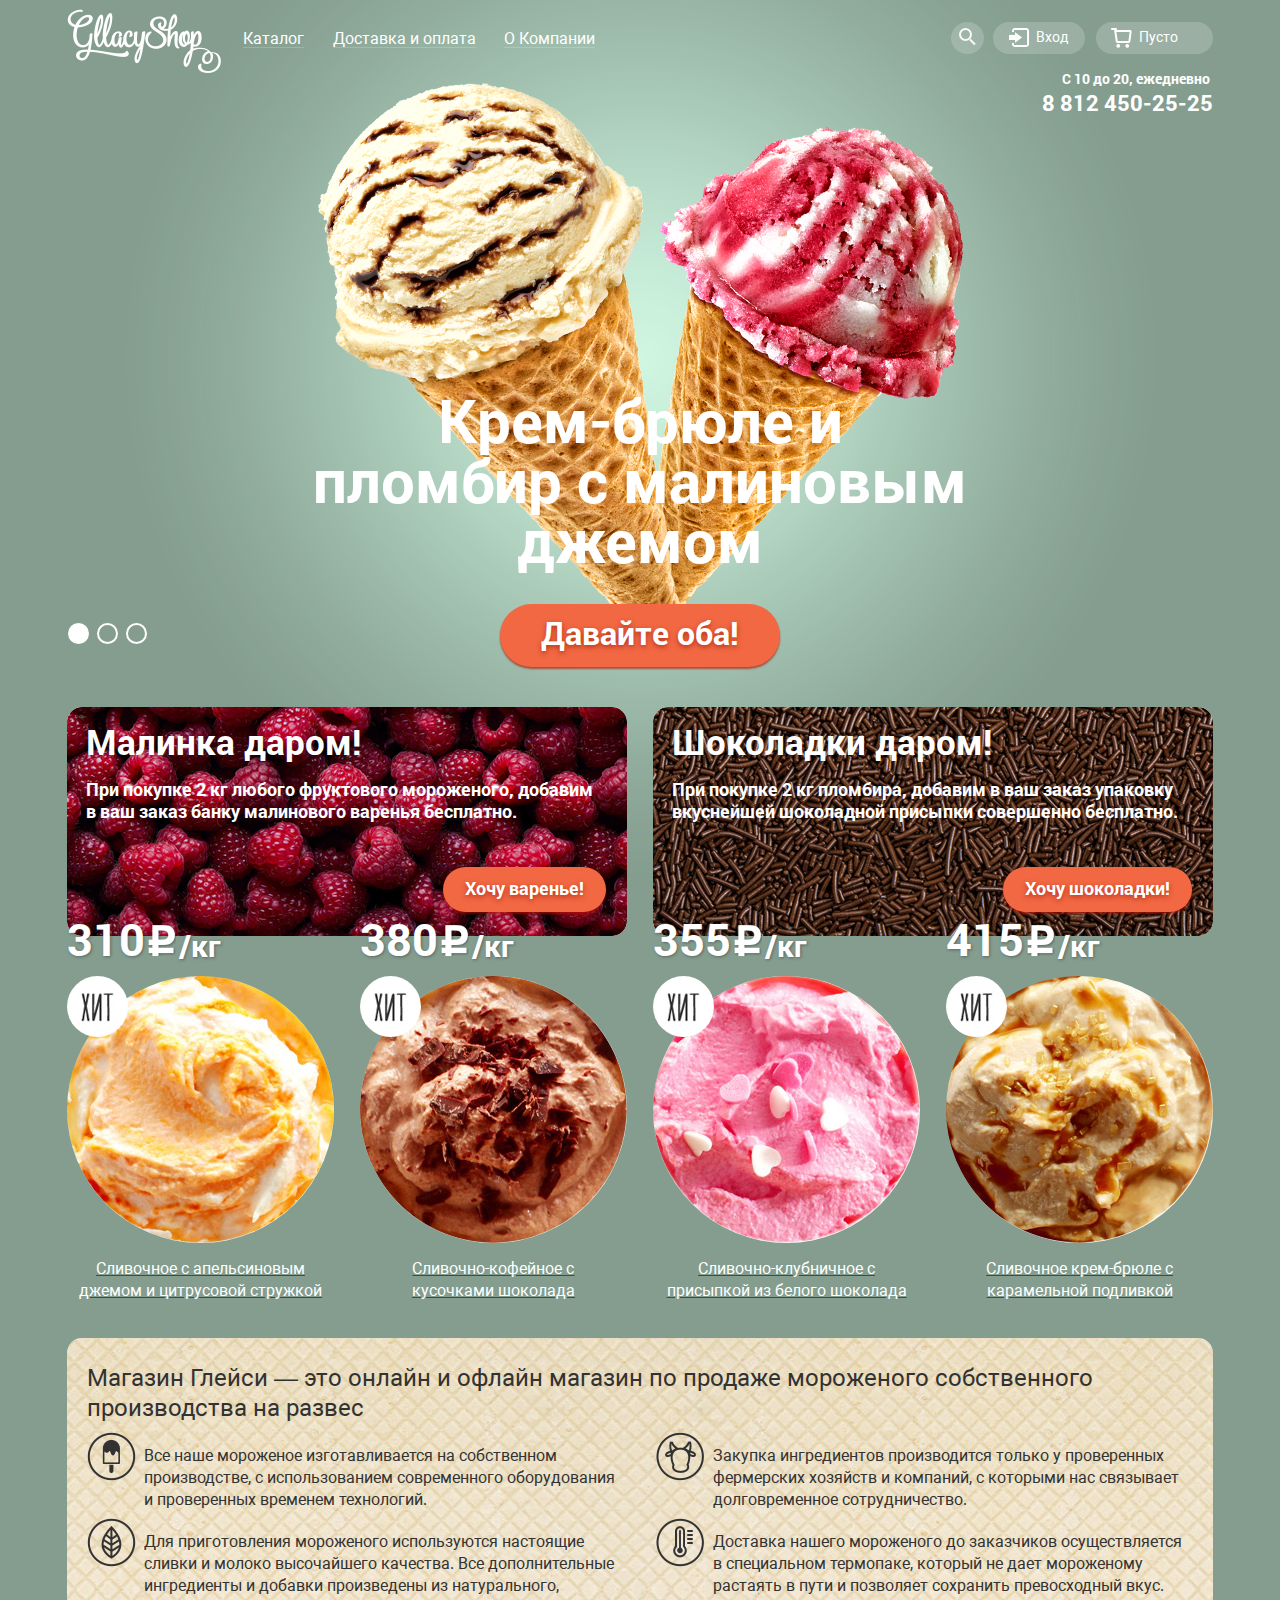
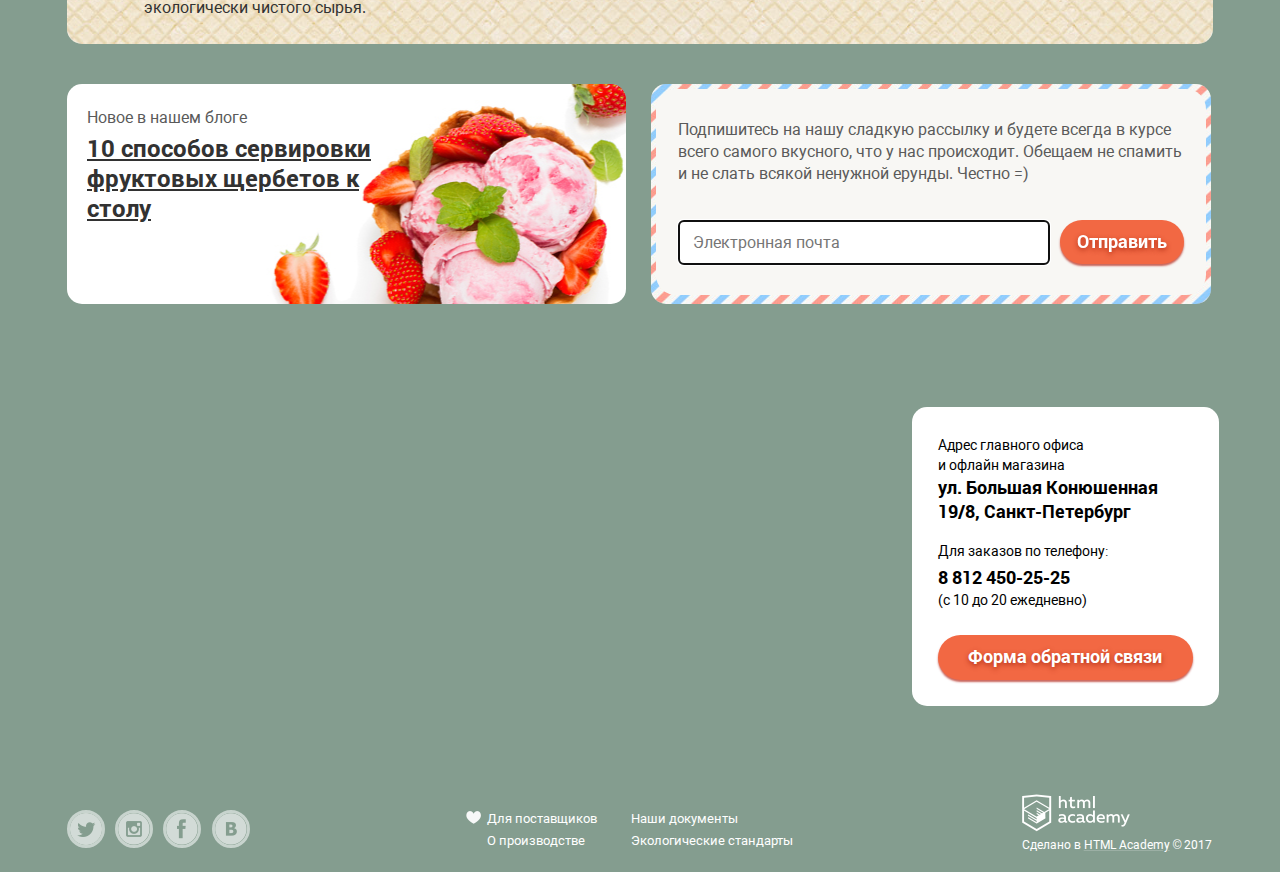
==== commit 40035ab3: "." ====
--- a/index.html
+++ b/index.html
@@ -15,63 +15,63 @@
   <input type="radio" id="btn-3" name="toggle" />
   <div class="site-wrapper">
     <div class="overlay">
-    <div class="content-wrapper">
-      <header class="page-header">
+      <div class="content-wrapper">
+        <header class="page-header">
           <nav class="navigation">
             <div class="navigation__left">
-            <div class="page-header__logo">
-              <a href="index.html"><img src="img/logo.png" width="154px" height="64px" alt="Gllacy Shop" /></a>
-            </div>
-                <ul class="navigation__items">
-                  <li class="navigation__item navigation__item--open-js">
-                    <a class="navigation__link" href="catalog.html">Каталог</a>
-                  </li>
-                  <li class="navigation__item">
-                    <a class="navigation__link" href="#">Доставка и оплата</a>
-                  </li>
-                  <li class="navigation__item">
-                    <a class="navigation__link" href="#">О Компании</a>
+              <div class="page-header__logo">
+                <a href="index.html"><img src="img/logo.png" width="154px" height="64px" alt="Gllacy Shop" /></a>
+              </div>
+              <ul class="navigation__items">
+                <li class="navigation__item navigation__item--open-js">
+                  <a class="navigation__link" href="catalog.html">Каталог</a>
+                </li>
+                <li class="navigation__item">
+                  <a class="navigation__link" href="#">Доставка и оплата</a>
+                </li>
+                <li class="navigation__item">
+                  <a class="navigation__link" href="#">О Компании</a>
+                </li>
+              </ul>
+              <div class="hidden-list">
+                <ul class="hidden-list__nav">
+                  <li class="hidden-list__item">
+                    <a class="hidden-list__link first-link" href="#">Новинки</a>
+                  </li>
+                  <li class="hidden-list__item hidden-list__item-active">
+                    <a class="hidden-list__link" href="catalog.html">Сливочное</a>
+                  </li>
+                  <li class="hidden-list__item">
+                    <a class="hidden-list__link" href="#">Щербеты</a>
+                  </li>
+                  <li class="hidden-list__item">
+                    <a class="hidden-list__link" href="#">Фруктовый лёд</a>
+                  </li>
+                  <li class="hidden-list__item">
+                    <a class="hidden-list__link" href="#">Мелорин</a>
                   </li>
                 </ul>
-                <div class="hidden-list">
-                  <ul class="hidden-list__nav">
-                    <li class="hidden-list__item">
-                      <a class="hidden-list__link first-link" href="#">Новинки</a>
-                    </li>
-                    <li class="hidden-list__item hidden-list__item-active">
-                      <a class="hidden-list__link" href="catalog.html">Сливочное</a>
-                    </li>
-                    <li class="hidden-list__item">
-                      <a class="hidden-list__link" href="#">Щербеты</a>
-                    </li>
-                    <li class="hidden-list__item">
-                      <a class="hidden-list__link" href="#">Фруктовый лёд</a>
-                    </li>
-                    <li class="hidden-list__item">
-                      <a class="hidden-list__link" href="#">Мелорин</a>
-                    </li>
-                  </ul>
-                </div>
-                </div>
-                <div class="navigation__right">
-                <ul class="navigation__second-list">
-                  <li class="navigation__first-item">
-                    <a class="navigation__second-list-search" href="#" title="Поиск"></a>
-                  </li>
-                  <li class="navigation__second-item navigation__second-item--open-js">
-                    <a class="navigation__second-list-account sprite-entry" href="#"></a><span class="entry">Вход</span>
-                  </li>
-                  <li class="navigation__third-item">
-                    <a class="navigation__second-list-basket sprite-basket" href="#" title="Корзина"></a><span class="empty">Пусто</span>
-                  </li>
-                </ul>
+              </div>
+            </div>
+            <div class="navigation__right">
+              <ul class="navigation__second-list">
+                <li class="navigation__first-item">
+                  <a class="navigation__second-list-search" href="#" title="Поиск"></a>
+                </li>
+                <li class="navigation__second-item navigation__second-item--open-js">
+                  <a class="navigation__second-list-account sprite-entry" href="#"></a><span class="entry">Вход</span>
+                </li>
+                <li class="navigation__third-item">
+                  <a class="navigation__second-list-basket sprite-basket" href="#" title="Корзина"></a><span class="empty">Пусто</span>
+                </li>
+              </ul>
               <div class="basket--hidden">
                 <div class="basket__goods">
                   <div class="basket__goods-item">
                     <span class="basket__close"></span>
                     <div>
-                    <img src="./img/ice1.jpg" alt="Пломбир с апельсиновым джемом"/>
-                  </div>
+                      <img src="./img/ice1.jpg" alt="Пломбир с апельсиновым джемом" />
+                    </div>
                     <p class="basket__describtion">Пломбир с апельсиновым джемом</p>
                     <span class="basket__quantity">200 руб.</span>
                     <span class="basket__price--mini">300 руб.</span>
@@ -79,7 +79,7 @@
                   <div class="basket__goods-item">
                     <span class="basket__close"></span>
                     <div>
-                      <img src="./img/ice2.jpg" alt="Клубничный пломбир с присыпкой из белого шоколада"/>
+                      <img src="./img/ice2.jpg" alt="Клубничный пломбир с присыпкой из белого шоколада" />
                     </div>
                     <p class="basket__describtion">Клубничный пломбир с присыпкой из белого шоколада</p>
                     <span class="basket__quantity">300 руб.</span>
@@ -92,174 +92,174 @@
               <div class="telephone">
                 <a class="navigation__telephone" href="tel:+78124502525">8 812 450-25-25</a>
               </div>
-            <div class="search-hidden">
-              <input type="search" value="Что ищем?" autofocus/>
-            </div>
-            <div class="navigation__pop-up">
-              <input type "email" placeholder="Электронная почта" autocomplete="on" tabindex="1" autofocus/>
-              <input type="password" placeholder="Пароль" autocomplete="on" tabindex="2" autofocus/>
-              <div class="btn-item">
-                <buttom class="btn__popup-mini">Войти</buttom>
-                <div class="registration">
-                  <a class="registration__link" href="#">Забыли пароль?</a>
-                  <a class="registration__link" href="#">Новая регистрация</a>
-                </div>
-              </div>
-            </div>
+              <div class="search-hidden">
+                <input type="search" value="Что ищем?" autofocus/>
+              </div>
+              <div class="navigation__pop-up">
+                <input type "email" placeholder="Электронная почта" autocomplete="on" tabindex="1" autofocus/>
+                <input type="password" placeholder="Пароль" autocomplete="on" tabindex="2" autofocus/>
+                <div class="btn-item">
+                  <buttom class="btn__popup-mini">Войти</buttom>
+                  <div class="registration">
+                    <a class="registration__link" href="#">Забыли пароль?</a>
+                    <a class="registration__link" href="#">Новая регистрация</a>
+                  </div>
+                </div>
+              </div>
             </div>
           </nav>
-      </header>
-      <main>
-        <section class="slider">
-          <div class="slider__slide" id="slide1">
-            <div class="slider__slide-title">Крем-брюле и пломбир с малиновым джемом</div>
-            <a class="btn__slide" href="#">Давайте оба!</a>
-          </div>
-          <div class="slider__slide" id="slide2">
-            <div class="slider__slide-title">Шоколадный пломбир и лимонный сорбет </div>
-            <a class="btn__slide" href="#">Давайте оба!</a>
-          </div>
-          <div class="slider__slide" id="slide3">
-            <div class="slider__slide-title">Пломбир с помадкой<br>и клубничный щербет</div>
-            <a class="btn__slide" href="#">Давайте оба!</a>
-          </div>
-          <div class="slider-controls">
-            <label for="btn-1"></label>
-            <label for="btn-2"></label>
-            <label for="btn-3"></label>
-          </div>
-        </section>
-        <div class='main__container'>
-          <section class="banners">
-            <div class="banners__item">
-              <h2 class="banners__title">Малинка даром!</h2>
-              <p class="banners__describtion">При покупке 2 кг любого фруктового мороженого, добавим в ваш заказ банку малинового варенья бесплатно.
-              </p>
-              <a class="btn btn__banners" href="catalog.html">Хочу варенье!</a>
-            </div>
-            <div class="banners__item">
-              <h2 class="banners__title">Шоколадки даром!</h2>
-              <p class="banners__describtion">При покупке 2 кг пломбира, добавим в ваш заказ упаковку вкуснейшей шоколадной присыпки совершенно бесплатно.
-              </p>
-              <a class="btn btn__banners" href="catalog.html">Хочу шоколадки!</a>
+        </header>
+        <main>
+          <section class="slider">
+            <div class="slider__slide" id="slide1">
+              <div class="slider__slide-title">Крем-брюле и пломбир с малиновым джемом</div>
+              <a class="btn__slide" href="#">Давайте оба!</a>
+            </div>
+            <div class="slider__slide" id="slide2">
+              <div class="slider__slide-title">Шоколадный пломбир и лимонный сорбет </div>
+              <a class="btn__slide" href="#">Давайте оба!</a>
+            </div>
+            <div class="slider__slide" id="slide3">
+              <div class="slider__slide-title">Пломбир с помадкой<br>и клубничный щербет</div>
+              <a class="btn__slide" href="#">Давайте оба!</a>
+            </div>
+            <div class="slider-controls">
+              <label for="btn-1"></label>
+              <label for="btn-2"></label>
+              <label for="btn-3"></label>
             </div>
           </section>
-          <section class="hits">
-            <article class="goods__item">
-              <div class="goods__overlay">
-                <a class="btn__preview" href="#">Быстрый просмотр</a>
-              </div>
-              <a class="goods__link" class="#">
-                <div class="hits__mini-hit"><img class="hits__mini-hit-img" src="./img/hit.jpg" width="61px" height="61px"/></div>
-                <img src="./img/goods/1/1.jpg" width="267px" height="267px" alt="Сливочное с апельсиновым джемом и цитрусовой стружкой" />
-                <div class="price">
-                  <span class="goods__price">310</span>
-                </div>
-                <p class="goods__description">Сливочное с апельсиновым джемом и цитрусовой стружкой</p>
-              </a>
-            </article>
-            <article class="goods__item">
-              <div class="goods__overlay">
-                <a class="btn__preview" href="#">Быстрый просмотр</a>
-              </div>
-              <a class="goods__link" class="#">
-                <div class="hits__mini-hit"><img class="hits__mini-hit-img" src="./img/hit.jpg" width="61px" height="61px"/></div>
-                <img src="./img/goods/1/2.jpg" width="267px" height="267px" alt="Сливочное с апельсиновым джемом и цитрусовой стружкой" />
-                <div class="price">
-                  <span class="goods__price">380</span>
-                </div>
-                <p class="goods__description">Сливочно-кофейное с кусочками шоколада</p>
-              </a>
-            </article>
-            <article class="goods__item">
-              <div class="goods__overlay">
-                <a class="btn__preview" href="#">Быстрый просмотр</a>
-              </div>
-              <a class="goods__link" class="#">
-                <div class="hits__mini-hit"><img class="hits__mini-hit-img" src="./img/hit.jpg" width="61px" height="61px"/></div>
-                <img src="./img/goods/1/3.jpg" width="267px" height="267px" alt="Сливочное с апельсиновым джемом и цитрусовой стружкой" />
-                <div class="price">
-                  <span class="goods__price">355</span>
-                </div>
-                <p class="goods__description">Сливочно-клубничное с присыпкой из белого шоколада</p>
-              </a>
-            </article>
-            <article class="goods__item">
-              <div class="goods__overlay">
-                <a class="btn__preview" href="#">Быстрый просмотр</a>
-              </div>
-              <a class="goods__link" class="#">
-                <div class="hits__mini-hit"><img class="hits__mini-hit-img" src="./img/hit.jpg" width="61px" height="61px"/></div>
-                <img src="./img/goods/1/4.jpg" width="267px" height="267px" alt="Сливочное с апельсиновым джемом и цитрусовой стружкой" />
-                <div class="price">
-                  <span class="goods__price">415</span>
-                </div>
-                <p class="goods__description">Сливочное крем-брюле с карамельной подливкой</p>
-              </a>
-            </article>
-          </section>
-          <section class="seo">
-            <h2 class="seo__title">Магазин Глейси — это онлайн и офлайн магазин по продаже мороженого собственного производства на развес</h2>
-            <div class="seo__features">
-              <div class="seo__column">
-                <div class="seo__item">
-                  <a href="#" class="seo__icons sprite-ice-cream"></a>
-                  <p class="seo__description">Все наше мороженое изготавливается на собственном производстве, с использованием современного оборудования и проверенных временем технологий.</p>
-                </div>
-                <div class="seo__item">
-                  <a href="#" class="seo__icons sprite-leaf"></a>
-                  <p class="seo__description">Для приготовления мороженого используются настоящие сливки и молоко высочайшего качества. Все дополнительные ингредиенты и добавки произведены из натурального, экологически чистого сырья.</p>
-                </div>
-              </div>
-              <div>
-                <div class="seo__item">
-                  <a href="#" class="seo__icons sprite-cow"></a>
-                  <p class="seo__description">Закупка ингредиентов производится только у проверенных фермерских хозяйств и компаний, с которыми нас связывает долговременное сотрудничество.</p>
-                </div>
-                <div class="seo__item">
-                  <a href="#" class="seo__icons sprite-thermometer"></a>
-                  <p class="seo__description">Доставка нашего мороженого до заказчиков осуществляется в специальном термопаке, который не дает мороженому растаять в пути и позволяет сохранить превосходный вкус.</p>
-                </div>
-              </div>
-            </div>
-          </section>
-          <div class="news-distribution">
-          <section class="news">
-            <div class="news__container">
-              <span class="news__description">Новое в нашем блоге</span>
-              <h2 class="news__title">10 способов сервировки фруктовых щербетов к столу</h2>
-            </div>
-          </section>
-          <section class="distribution">
-            <div class="distribution__container">
-              <div>
-                <p class="distribution__description">Подпишитесь на нашу сладкую рассылку и будете всегда в курсе всего самого вкусного, что у нас происходит. Обещаем не спамить и не слать всякой ненужной ерунды. Честно =) </p>
-              </div>
-              <div class="distribution__form">
-              <input type="email" placeholder="Электронная почта" autocomplete="on" tabindex="1" autofocus/>
-              <a class="btn btn__distribution" href="#">Отправить</a>
-              </div>
-            </div>
-          </section>
-          </div>
-              </div>
-            </div>
-              <section class="map">
-                <div id="yandex-map" class="yandex-map">
-                <div class="map__marker">
-                <div class="contacts">
-                  <span>Адрес главного офиса</br> и офлайн магазина</span>
-                  <p>ул. Большая Конюшенная 19/8, Санкт-Петербург</p>
-                  <span class="contacts__order">Для заказов по телефону:</span>
-                  <a class="contacts__telephone" href="tel:+78124502525">8 812 450-25-25</a>
-                  <span>(с 10 до 20 ежедневно)</span>
-                  <a class="btn btn__write-us" href="#">Форма обратной связи</a>
-                </div>
-                </div>
+          <div class='main__container'>
+            <section class="banners">
+              <div class="banners__item">
+                <h2 class="banners__title">Малинка даром!</h2>
+                <p class="banners__describtion">При покупке 2 кг любого фруктового мороженого, добавим в ваш заказ банку малинового варенья бесплатно.
+                </p>
+                <a class="btn btn__banners" href="catalog.html">Хочу варенье!</a>
+              </div>
+              <div class="banners__item">
+                <h2 class="banners__title">Шоколадки даром!</h2>
+                <p class="banners__describtion">При покупке 2 кг пломбира, добавим в ваш заказ упаковку вкуснейшей шоколадной присыпки совершенно бесплатно.
+                </p>
+                <a class="btn btn__banners" href="catalog.html">Хочу шоколадки!</a>
+              </div>
+            </section>
+            <section class="hits">
+              <article class="goods__item">
+                <div class="goods__overlay">
+                  <a class="btn__preview" href="#">Быстрый просмотр</a>
+                </div>
+                <a class="goods__link" href="#">
+                  <div class="hits__mini-hit"><img class="hits__mini-hit-img" src="./img/hit.jpg" width="61px" height="61px" /></div>
+                  <img src="./img/goods/1/1.jpg" width="267px" height="267px" alt="Сливочное с апельсиновым джемом и цитрусовой стружкой" />
+                  <div class="price">
+                    <span class="goods__price">310</span>
+                  </div>
+                  <p class="goods__description">Сливочное с апельсиновым джемом и цитрусовой стружкой</p>
+                </a>
+              </article>
+              <article class="goods__item">
+                <div class="goods__overlay">
+                  <a class="btn__preview" href="#">Быстрый просмотр</a>
+                </div>
+                <a class="goods__link" href="#">
+                  <div class="hits__mini-hit"><img class="hits__mini-hit-img" src="./img/hit.jpg" width="61px" height="61px" /></div>
+                  <img src="./img/goods/1/2.jpg" width="267px" height="267px" alt="Сливочное с апельсиновым джемом и цитрусовой стружкой" />
+                  <div class="price">
+                    <span class="goods__price">380</span>
+                  </div>
+                  <p class="goods__description">Сливочно-кофейное с кусочками шоколада</p>
+                </a>
+              </article>
+              <article class="goods__item">
+                <div class="goods__overlay">
+                  <a class="btn__preview" href="#">Быстрый просмотр</a>
+                </div>
+                <a class="goods__link" href="#">
+                  <div class="hits__mini-hit"><img class="hits__mini-hit-img" src="./img/hit.jpg" width="61px" height="61px" /></div>
+                  <img src="./img/goods/1/3.jpg" width="267px" height="267px" alt="Сливочное с апельсиновым джемом и цитрусовой стружкой" />
+                  <div class="price">
+                    <span class="goods__price">355</span>
+                  </div>
+                  <p class="goods__description">Сливочно-клубничное с присыпкой из белого шоколада</p>
+                </a>
+              </article>
+              <article class="goods__item">
+                <div class="goods__overlay">
+                  <a class="btn__preview" href="#">Быстрый просмотр</a>
+                </div>
+                <a class="goods__link" href="#">
+                  <div class="hits__mini-hit"><img class="hits__mini-hit-img" src="./img/hit.jpg" width="61px" height="61px" /></div>
+                  <img src="./img/goods/1/4.jpg" width="267px" height="267px" alt="Сливочное с апельсиновым джемом и цитрусовой стружкой" />
+                  <div class="price">
+                    <span class="goods__price">415</span>
+                  </div>
+                  <p class="goods__description">Сливочное крем-брюле с карамельной подливкой</p>
+                </a>
+              </article>
+            </section>
+            <section class="seo">
+              <h2 class="seo__title">Магазин Глейси — это онлайн и офлайн магазин по продаже мороженого собственного производства на развес</h2>
+              <div class="seo__features">
+                <div class="seo__column">
+                  <div class="seo__item">
+                    <a href="#" class="seo__icons sprite-ice-cream"></a>
+                    <p class="seo__description">Все наше мороженое изготавливается на собственном производстве, с использованием современного оборудования и проверенных временем технологий.</p>
+                  </div>
+                  <div class="seo__item">
+                    <a href="#" class="seo__icons sprite-leaf"></a>
+                    <p class="seo__description">Для приготовления мороженого используются настоящие сливки и молоко высочайшего качества. Все дополнительные ингредиенты и добавки произведены из натурального, экологически чистого сырья.</p>
+                  </div>
+                </div>
+                <div>
+                  <div class="seo__item">
+                    <a href="#" class="seo__icons sprite-cow"></a>
+                    <p class="seo__description">Закупка ингредиентов производится только у проверенных фермерских хозяйств и компаний, с которыми нас связывает долговременное сотрудничество.</p>
+                  </div>
+                  <div class="seo__item">
+                    <a href="#" class="seo__icons sprite-thermometer"></a>
+                    <p class="seo__description">Доставка нашего мороженого до заказчиков осуществляется в специальном термопаке, который не дает мороженому растаять в пути и позволяет сохранить превосходный вкус.</p>
+                  </div>
+                </div>
+              </div>
+            </section>
+            <div class="news-distribution">
+              <section class="news">
+                <div class="news__container">
+                  <span class="news__description">Новое в нашем блоге</span>
+                  <h2 class="news__title">10 способов сервировки фруктовых щербетов к столу</h2>
                 </div>
               </section>
+              <section class="distribution">
+                <div class="distribution__container">
+                  <div>
+                    <p class="distribution__description">Подпишитесь на нашу сладкую рассылку и будете всегда в курсе всего самого вкусного, что у нас происходит. Обещаем не спамить и не слать всякой ненужной ерунды. Честно =) </p>
+                  </div>
+                  <div class="distribution__form">
+                    <input type="email" placeholder="Электронная почта" autocomplete="on" tabindex="1" autofocus/>
+                    <a class="btn btn__distribution" href="#">Отправить</a>
+                  </div>
+                </div>
+              </section>
+            </div>
+          </div>
+      </div>
+      <section class="map">
+        <div id="yandex-map" class="yandex-map">
+          <div class="map__marker">
+            <div class="contacts">
+              <span>Адрес главного офиса</br> и офлайн магазина</span>
+              <p>ул. Большая Конюшенная 19/8, Санкт-Петербург</p>
+              <span class="contacts__order">Для заказов по телефону:</span>
+              <a class="contacts__telephone" href="tel:+78124502525">8 812 450-25-25</a>
+              <span>(с 10 до 20 ежедневно)</span>
+              <a class="btn btn__write-us" href="#">Форма обратной связи</a>
+            </div>
+          </div>
+        </div>
+      </section>
       </main>
-        <footer class="page-footer">
+      <footer class="page-footer">
         <div class="page-footer__container">
           <div class="page-footer__social">
             <ul class="social__items">
@@ -302,18 +302,18 @@
           </div>
         </div>
       </footer>
-  <section class="form-answer">
-      <h2 class="form-answer__title">Мы обязательно вам ответим!</h2>
-      <span class="form-answer__close"></span>
-    <input type="text" placeholder="Как вас зовут?" autocomplete="on" tabindex="0" autofocus/>
-    <input type="email" placeholder="Ваша почта для ответа?" autocomplete="on" tabindex="1" autofocus/>
-    <textarea placeholder="Напишите что-нибудь..." name="comment" id="comment-field" rows="10"></textarea>
-    <buttom class="btn__js">Отправить</buttom>
-  </section>
+      <section class="form-answer">
+        <h2 class="form-answer__title">Мы обязательно вам ответим!</h2>
+        <span class="form-answer__close"></span>
+        <input type="text" placeholder="Как вас зовут?" autocomplete="on" tabindex="0" autofocus/>
+        <input type="email" placeholder="Ваша почта для ответа?" autocomplete="on" tabindex="1" autofocus/>
+        <textarea placeholder="Напишите что-нибудь..." name="comment" id="comment-field" rows="10"></textarea>
+        <buttom class="btn__js">Отправить</buttom>
+      </section>
 
-  <script src="./js/jquery.js"></script>
-  <script type="text/javascript" charset="utf-8" async src="https://api-maps.yandex.ru/services/constructor/1.0/js/?um=constructor%3Adec2f61a0b0ee5c2c97a8cd96b6c37806e7637e20644a3f9c7ba3dcf985f7b2b&amp;width=100%25&amp;height=430&amp;lang=ru_RU&amp;scroll=false&id=yandex-map"></script>
-  <script src="./js/map.js"></script>
+      <script src="./js/jquery.js"></script>
+      <script type="text/javascript" charset="utf-8" async src="https://api-maps.yandex.ru/services/constructor/1.0/js/?um=constructor%3Adec2f61a0b0ee5c2c97a8cd96b6c37806e7637e20644a3f9c7ba3dcf985f7b2b&amp;width=100%25&amp;height=430&amp;lang=ru_RU&amp;scroll=false&id=yandex-map"></script>
+      <script src="./js/map.js"></script>
 </body>
 
 </html>
--- a/css/style.css
+++ b/css/style.css
@@ -20,6 +20,12 @@
 
 body > input[type="radio"] {
   display: none;
+}
+
+input[type="text"]:hover,
+input[type="email"]:hover,
+input[type="password"]:hover {
+  outline: #c7c6c5;
 }
 
 .site-wrapper {
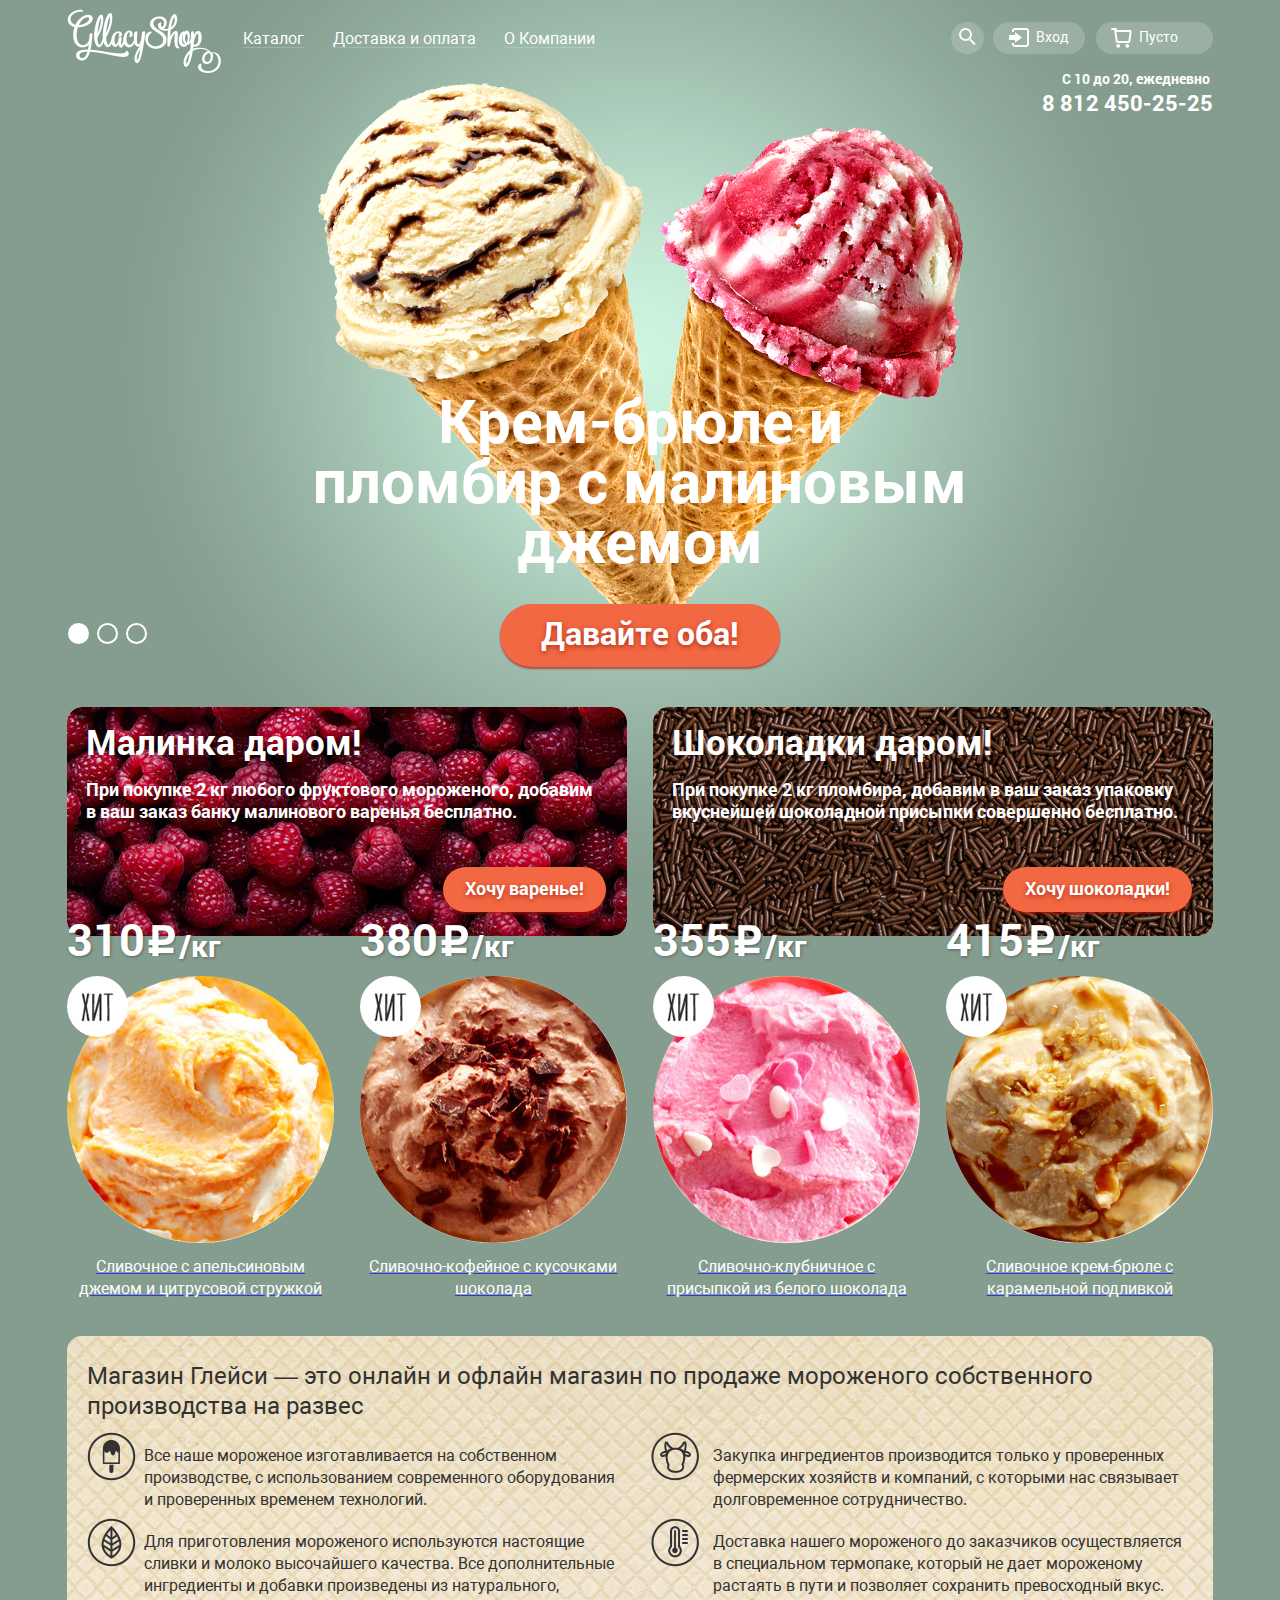
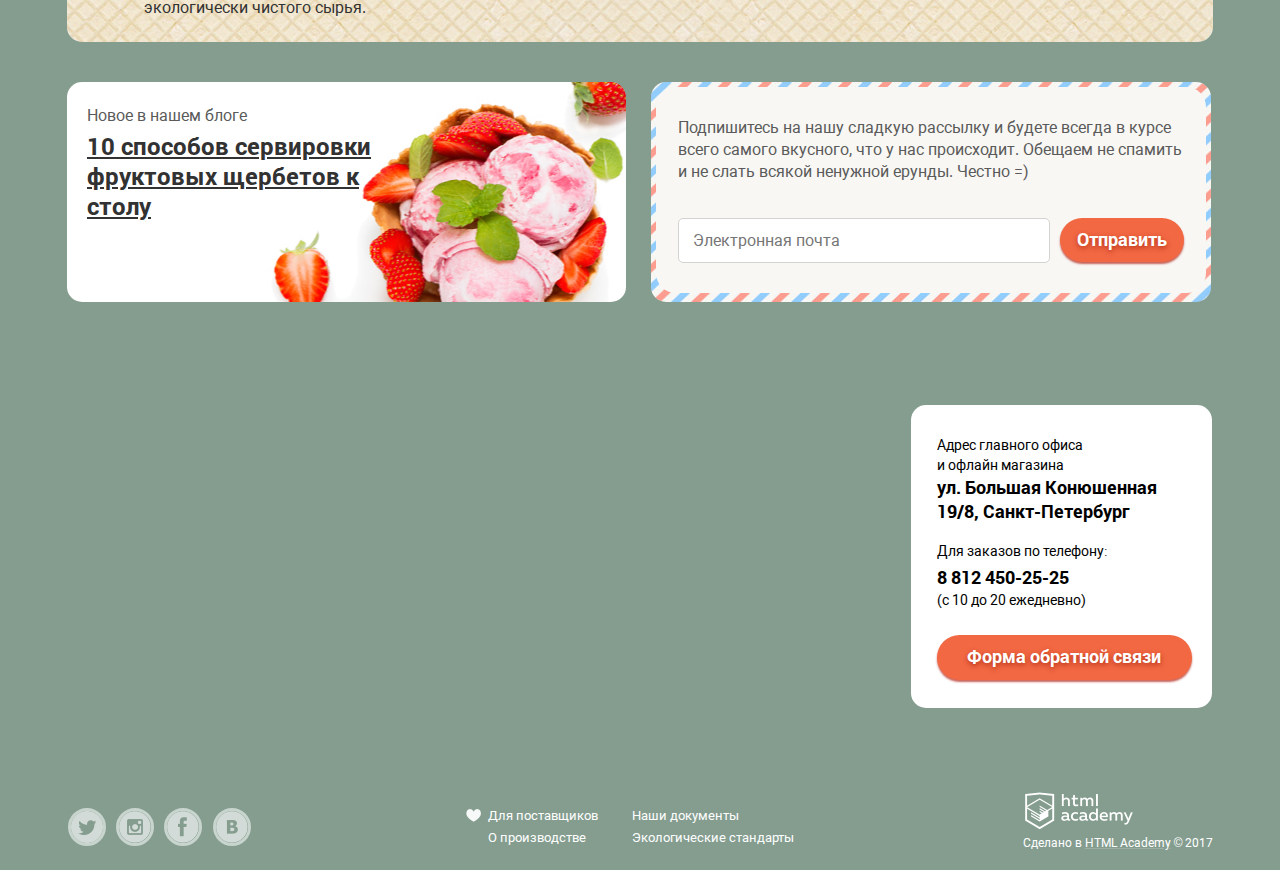
==== commit fbdc3419: "tablet width" ====
--- a/index.html
+++ b/index.html
@@ -6,6 +6,7 @@
   <title>Gllacy Shop</title>
   <link href="css/normalize.css" rel="stylesheet">
   <link href="css/style.css" rel="stylesheet">
+  <meta name="viewport" content="width=device-width,initial-scale=1">
   <script src="https://api-maps.yandex.ru/2.0-stable/?load=package.standard&lang=ru-RU" type="text/javascript"></script>
 </head>
 
@@ -20,7 +21,7 @@
           <nav class="navigation">
             <div class="navigation__left">
               <div class="page-header__logo">
-                <a href="index.html"><img src="img/logo.png" width="154px" height="64px" alt="Gllacy Shop" /></a>
+                <a href="index.html"><img src="img/logo.png" width="154" height="64" alt="Gllacy Shop" /></a>
               </div>
               <ul class="navigation__items">
                 <li class="navigation__item navigation__item--open-js">
@@ -70,7 +71,7 @@
                   <div class="basket__goods-item">
                     <span class="basket__close"></span>
                     <div>
-                      <img src="./img/ice1.jpg" alt="Пломбир с апельсиновым джемом" />
+                      <img src="./img/ice1.jpg" width="33" height="33" alt="Пломбир с апельсиновым джемом" />
                     </div>
                     <p class="basket__describtion">Пломбир с апельсиновым джемом</p>
                     <span class="basket__quantity">200 руб.</span>
@@ -79,7 +80,7 @@
                   <div class="basket__goods-item">
                     <span class="basket__close"></span>
                     <div>
-                      <img src="./img/ice2.jpg" alt="Клубничный пломбир с присыпкой из белого шоколада" />
+                      <img src="./img/ice2.jpg" width="33" height="33" alt="Клубничный пломбир с присыпкой из белого шоколада" />
                     </div>
                     <p class="basket__describtion">Клубничный пломбир с присыпкой из белого шоколада</p>
                     <span class="basket__quantity">300 руб.</span>
@@ -96,15 +97,15 @@
                 <input type="search" value="Что ищем?" autofocus/>
               </div>
               <div class="navigation__pop-up">
-                <input type "email" placeholder="Электронная почта" autocomplete="on" tabindex="1" autofocus/>
-                <input type="password" placeholder="Пароль" autocomplete="on" tabindex="2" autofocus/>
-                <div class="btn-item">
-                  <buttom class="btn__popup-mini">Войти</buttom>
-                  <div class="registration">
-                    <a class="registration__link" href="#">Забыли пароль?</a>
-                    <a class="registration__link" href="#">Новая регистрация</a>
-                  </div>
-                </div>
+                  <input type="email" placeholder="Электронная почта" autocomplete="on" tabindex="1"/>
+                  <input type="password" placeholder="Пароль" autocomplete="on" tabindex="2"/>
+                  <div class="btn-item">
+                    <buttom class="btn__popup-mini">Войти</buttom>
+                    <div class="registration">
+                      <a class="registration__link" href="#">Забыли пароль?</a>
+                      <a class="registration__link" href="#">Новая регистрация</a>
+                    </div>
+                 </div>
               </div>
             </div>
           </nav>
@@ -150,8 +151,8 @@
                   <a class="btn__preview" href="#">Быстрый просмотр</a>
                 </div>
                 <a class="goods__link" href="#">
-                  <div class="hits__mini-hit"><img class="hits__mini-hit-img" src="./img/hit.jpg" width="61px" height="61px" /></div>
-                  <img src="./img/goods/1/1.jpg" width="267px" height="267px" alt="Сливочное с апельсиновым джемом и цитрусовой стружкой" />
+                  <div class="hits__mini-hit"><img class="hits__mini-hit-img" src="./img/hit.jpg" width="61" height="61" alt="Хит!"/></div>
+                  <img src="./img/goods/1/1.jpg" width="267" height="267" alt="Сливочное с апельсиновым джемом и цитрусовой стружкой" />
                   <div class="price">
                     <span class="goods__price">310</span>
                   </div>
@@ -163,8 +164,8 @@
                   <a class="btn__preview" href="#">Быстрый просмотр</a>
                 </div>
                 <a class="goods__link" href="#">
-                  <div class="hits__mini-hit"><img class="hits__mini-hit-img" src="./img/hit.jpg" width="61px" height="61px" /></div>
-                  <img src="./img/goods/1/2.jpg" width="267px" height="267px" alt="Сливочное с апельсиновым джемом и цитрусовой стружкой" />
+                  <div class="hits__mini-hit"><img class="hits__mini-hit-img" src="./img/hit.jpg" width="61" height="61" alt="Хит!"/></div>
+                  <img src="./img/goods/1/2.jpg" width="267" height="267" alt="Сливочное с апельсиновым джемом и цитрусовой стружкой" />
                   <div class="price">
                     <span class="goods__price">380</span>
                   </div>
@@ -176,8 +177,8 @@
                   <a class="btn__preview" href="#">Быстрый просмотр</a>
                 </div>
                 <a class="goods__link" href="#">
-                  <div class="hits__mini-hit"><img class="hits__mini-hit-img" src="./img/hit.jpg" width="61px" height="61px" /></div>
-                  <img src="./img/goods/1/3.jpg" width="267px" height="267px" alt="Сливочное с апельсиновым джемом и цитрусовой стружкой" />
+                  <div class="hits__mini-hit"><img class="hits__mini-hit-img" src="./img/hit.jpg" width="61" height="61" alt="Хит!"/></div>
+                  <img src="./img/goods/1/3.jpg" width="267" height="267" alt="Сливочное с апельсиновым джемом и цитрусовой стружкой" />
                   <div class="price">
                     <span class="goods__price">355</span>
                   </div>
@@ -189,8 +190,8 @@
                   <a class="btn__preview" href="#">Быстрый просмотр</a>
                 </div>
                 <a class="goods__link" href="#">
-                  <div class="hits__mini-hit"><img class="hits__mini-hit-img" src="./img/hit.jpg" width="61px" height="61px" /></div>
-                  <img src="./img/goods/1/4.jpg" width="267px" height="267px" alt="Сливочное с апельсиновым джемом и цитрусовой стружкой" />
+                  <div class="hits__mini-hit"><img class="hits__mini-hit-img" src="./img/hit.jpg" width="61" height="61" alt="Хит!"/></div>
+                  <img src="./img/goods/1/4.jpg" width="267" height="267" alt="Сливочное с апельсиновым джемом и цитрусовой стружкой" />
                   <div class="price">
                     <span class="goods__price">415</span>
                   </div>
@@ -211,14 +212,14 @@
                     <p class="seo__description">Для приготовления мороженого используются настоящие сливки и молоко высочайшего качества. Все дополнительные ингредиенты и добавки произведены из натурального, экологически чистого сырья.</p>
                   </div>
                 </div>
-                <div>
+                <div class="seo__column">
                   <div class="seo__item">
                     <a href="#" class="seo__icons sprite-cow"></a>
                     <p class="seo__description">Закупка ингредиентов производится только у проверенных фермерских хозяйств и компаний, с которыми нас связывает долговременное сотрудничество.</p>
                   </div>
                   <div class="seo__item">
                     <a href="#" class="seo__icons sprite-thermometer"></a>
-                    <p class="seo__description">Доставка нашего мороженого до заказчиков осуществляется в специальном термопаке, который не дает мороженому растаять в пути и позволяет сохранить превосходный вкус.</p>
+                    <p class="seo__description seo__last">Доставка нашего мороженого до заказчиков осуществляется в специальном термопаке, который не дает мороженому растаять в пути и позволяет сохранить превосходный вкус.</p>
                   </div>
                 </div>
               </div>
@@ -236,7 +237,7 @@
                     <p class="distribution__description">Подпишитесь на нашу сладкую рассылку и будете всегда в курсе всего самого вкусного, что у нас происходит. Обещаем не спамить и не слать всякой ненужной ерунды. Честно =) </p>
                   </div>
                   <div class="distribution__form">
-                    <input type="email" placeholder="Электронная почта" autocomplete="on" tabindex="1" autofocus/>
+                    <input type="email" placeholder="Электронная почта" autocomplete="on" tabindex="1"/>
                     <a class="btn btn__distribution" href="#">Отправить</a>
                   </div>
                 </div>
@@ -248,7 +249,7 @@
         <div id="yandex-map" class="yandex-map">
           <div class="map__marker">
             <div class="contacts">
-              <span>Адрес главного офиса</br> и офлайн магазина</span>
+              <span>Адрес главного офиса<br /> и офлайн магазина</span>
               <p>ул. Большая Конюшенная 19/8, Санкт-Петербург</p>
               <span class="contacts__order">Для заказов по телефону:</span>
               <a class="contacts__telephone" href="tel:+78124502525">8 812 450-25-25</a>
@@ -258,6 +259,14 @@
           </div>
         </div>
       </section>
+      <div class="form-answer">
+        <h2 class="form-answer__title">Мы обязательно вам ответим!</h2>
+        <span class="form-answer__close"></span>
+        <input type="text" placeholder="Как вас зовут?" autocomplete="on" tabindex="0"/>
+        <input type="email" placeholder="Ваша почта для ответа?"/>
+        <textarea placeholder="Напишите что-нибудь..." name="comment" id="comment-field" rows="10"></textarea>
+        <buttom class="btn__js">Отправить</buttom>
+      </div>
       </main>
       <footer class="page-footer">
         <div class="page-footer__container">
@@ -302,14 +311,8 @@
           </div>
         </div>
       </footer>
-      <section class="form-answer">
-        <h2 class="form-answer__title">Мы обязательно вам ответим!</h2>
-        <span class="form-answer__close"></span>
-        <input type="text" placeholder="Как вас зовут?" autocomplete="on" tabindex="0" autofocus/>
-        <input type="email" placeholder="Ваша почта для ответа?" autocomplete="on" tabindex="1" autofocus/>
-        <textarea placeholder="Напишите что-нибудь..." name="comment" id="comment-field" rows="10"></textarea>
-        <buttom class="btn__js">Отправить</buttom>
-      </section>
+      </div>
+    </div>
 
       <script src="./js/jquery.js"></script>
       <script type="text/javascript" charset="utf-8" async src="https://api-maps.yandex.ru/services/constructor/1.0/js/?um=constructor%3Adec2f61a0b0ee5c2c97a8cd96b6c37806e7637e20644a3f9c7ba3dcf985f7b2b&amp;width=100%25&amp;height=430&amp;lang=ru_RU&amp;scroll=false&id=yandex-map"></script>
--- a/css/style.css
+++ b/css/style.css
@@ -883,6 +883,12 @@
   margin-top: 3.5%;
 }
 
+@media screen and (max-width: 900px) {
+  .banners {
+    margin-top: 40px;
+  }
+}
+
 .banners__item {
   display: flex;
   flex-direction: column;
@@ -978,7 +984,7 @@
   padding-top: 25px;
   font-size: 24px;
   line-height: 30px;
-  font-weight: 400;
+  font-weight: 500;
   color: rgb(50, 50, 50);
 }
 
@@ -986,7 +992,7 @@
   display: flex;
   justify-content: space-between;
   padding: 0 20px;
-  margin-top: 9px;
+  margin-top: 11px;
 }
 
 .seo__column {
@@ -994,7 +1000,6 @@
   flex-direction: column;
   align-items: flex-start;
   position: relative;
-  margin-right: 2.2%;
 }
 
 .seo__column:first-child {
@@ -1016,6 +1021,10 @@
   position: absolute;
   top: 0%;
   left: 0%;
+}
+
+.seo__column:last-child .seo__icons {
+  left: -1%;
 }
 
 .seo__description {
@@ -1041,6 +1050,45 @@
 
 .seo__description:nth-child(4) {
   margin: 15px 0px 0px 55px;
+}
+
+
+@media screen and (max-width: 900px) {
+
+  .seo__title {
+    padding-left: 19px;
+  }
+
+  .seo__column:last-child {
+    margin-bottom: 14px;
+  }
+
+  .seo__column:last-child .seo__item:first-child {
+  margin-bottom: 25px;
+}
+  .seo__description {
+    width: 344px;
+  }
+
+  .seo__last {
+    width: 335px;
+    padding-bottom: 2px;
+  }
+
+  .seo {
+    margin-top: 2.5%;
+  }
+  .seo__features {
+    margin-top: 9px;
+  }
+
+  .seo__column {
+      margin-right: 2.2%;
+  }
+
+  .seo__colun:last-child .seo__icons {
+    left: 0%;
+  }
 }
 
 .news-distribution {
@@ -1195,12 +1243,12 @@
   position: absolute;
   top: 63px;
   right: 2.3%;
-  padding: 28px 26px 28px;
+  padding: 30px 20px 30px 26px;
   width: 255px;
   height: 243px;
   background-color: white;
   border-radius: 15px;
-  margin-right: 2.5%;
+  margin-right: 3%;
   z-index: 10;
 }
 
@@ -1241,7 +1289,7 @@
   justify-content: center;
   align-items: center;
   margin-top: 25px;
-  padding: 9px 28px 12px;
+  padding: 9px 28px 12px 26px;
 
   font-weight: 600;
   font-family: "Roboto","Arial",sans-serif;
@@ -1266,6 +1314,23 @@
 .btn__write-us:active {
   background: linear-gradient(to bottom, #d84742 0%, #e1613e 100%);
   box-shadow: inset 0 2px 2px rgba(172, 16, 0, 1);
+}
+
+@media screen and (max-width: 900px) {
+
+  .contacts {
+    padding: 30px 20px 36px 28px;
+    margin-right: -0.1%;
+  }
+
+  .contacts__telephone {
+    margin-bottom: 4px;
+  }
+
+  .btn__write-us {
+      padding: 9px 28px 12px 30px;
+  }
+
 }
 
 .form-answer {
@@ -1411,7 +1476,7 @@
 .page-footer__social {
   width: 186px;
   height: 40px;
-  margin-top: 13px;
+  margin-top: 14px;
 }
 
 .page-footer__social--catalog {
@@ -1427,7 +1492,7 @@
   margin: 0;
   padding: 0;
   width: 185px;
-  margin-left: 9px;
+  margin-left: 10px;
 }
 
 .social__items--catalog {
@@ -1526,7 +1591,7 @@
   background-position: center;
   position: absolute;
   bottom: 36%;
-  right: 46%;
+  right: 45%;
 }
 
 .copyright__logo--catalog {
@@ -1544,12 +1609,43 @@
   line-height: 18px;
   color: white;
   margin-top: 22%;
-  margin-right: 10px;
+  margin-right: 9px;
 }
 
 .copyright__description a {
   color: white;
   text-decoration: underline rgba(250, 250, 250, 0.2);
+}
+
+@media screen and (max-width: 900px) {
+  .page-footer__container {
+    padding: 18px 0%;
+  }
+
+  .social__items {
+    margin-left: 0px;
+  }
+
+  .page-footer__social {
+    margin-top: 15px;
+  }
+
+  .documents {
+    margin-top: 4px;
+    margin-left: 5px;
+  }
+  .copyright__logo {
+    right: 42%;
+  }
+
+  .copyright__description {
+    margin-right: 0px;
+  }
+
+  .copyright__logo--catalog {
+    bottom: 36%;
+    right: 43%;
+  }
 }
 
 /* catalog */
@@ -1572,6 +1668,13 @@
   margin-top: 21px;
   text-decoration: none;
 }
+
+@media screen and (max-width: 900px) {
+  .breadcrumbs a {
+ margin-top: 13%;
+ }
+}
+
 
 .breadcrumbs__link:first-child {
   text-decoration: underline rgba(255, 255, 255, 0.4);
@@ -1784,7 +1887,7 @@
 .radio-button:hover span:before {
   border: 2px solid rgba(250, 250, 250, 1);
   top: -3px;
-  left: -31px;
+  left: -32px;
 }
 
 .radio-button:active span:before {
@@ -1874,7 +1977,7 @@
 .checkbox:hover span:before {
   border: 2px solid rgba(250, 250, 250, 1);
   top: -3px;
-  left: -31px;
+  left: -33px;
 }
 
 .checkbox:active span:before {
@@ -1941,6 +2044,7 @@
   background: rgb(234, 234, 234);
   box-shadow: inset 0 2px 2px rgba(105, 105, 105, 1);
 }
+
 /* filters */
 
 .goods {
@@ -1958,6 +2062,9 @@
   margin-bottom: 1.8%;
 }
 
+.goods__items-item:last-child {
+  margin-bottom: 2.1%;
+}
 .goods__item {
   position: relative;
   width: 100%;
@@ -2124,9 +2231,10 @@
 
 .goods__description {
   display: flex;
+  max-width: 255px;
   color: white;
   justify-content: center;
-  margin: 15px 4% 6.6%;
+  margin: 13px auto 6.6%;
   align-items: center;
   text-align: center;
   font-size: 16px;
@@ -2268,6 +2376,38 @@
   color: rgba(250, 250, 250, 1);
 }
 
+
+@media screen and (max-width: 900px) {
+   .goods__overlay {
+     height: 123%;
+     top: -5;
+   }
+   .btn__preview {
+     bottom: 18px;
+     padding: 6.6% 1% 5%;
+   }
+
+   .goods__description {
+     margin-top: 13px;
+   }
+
+   .price {
+     top: -62px;
+   }
+
+   .goods__items-item {
+     margin-bottom: 2.6%;
+   }
+
+   .goods__items-item:last-child {
+     margin-bottom: 3.3%;
+   }
+
+   .goods__description {
+     max-width: 183px;
+   }
+}
+
 .line {
   width: auto;
   height: 1px;
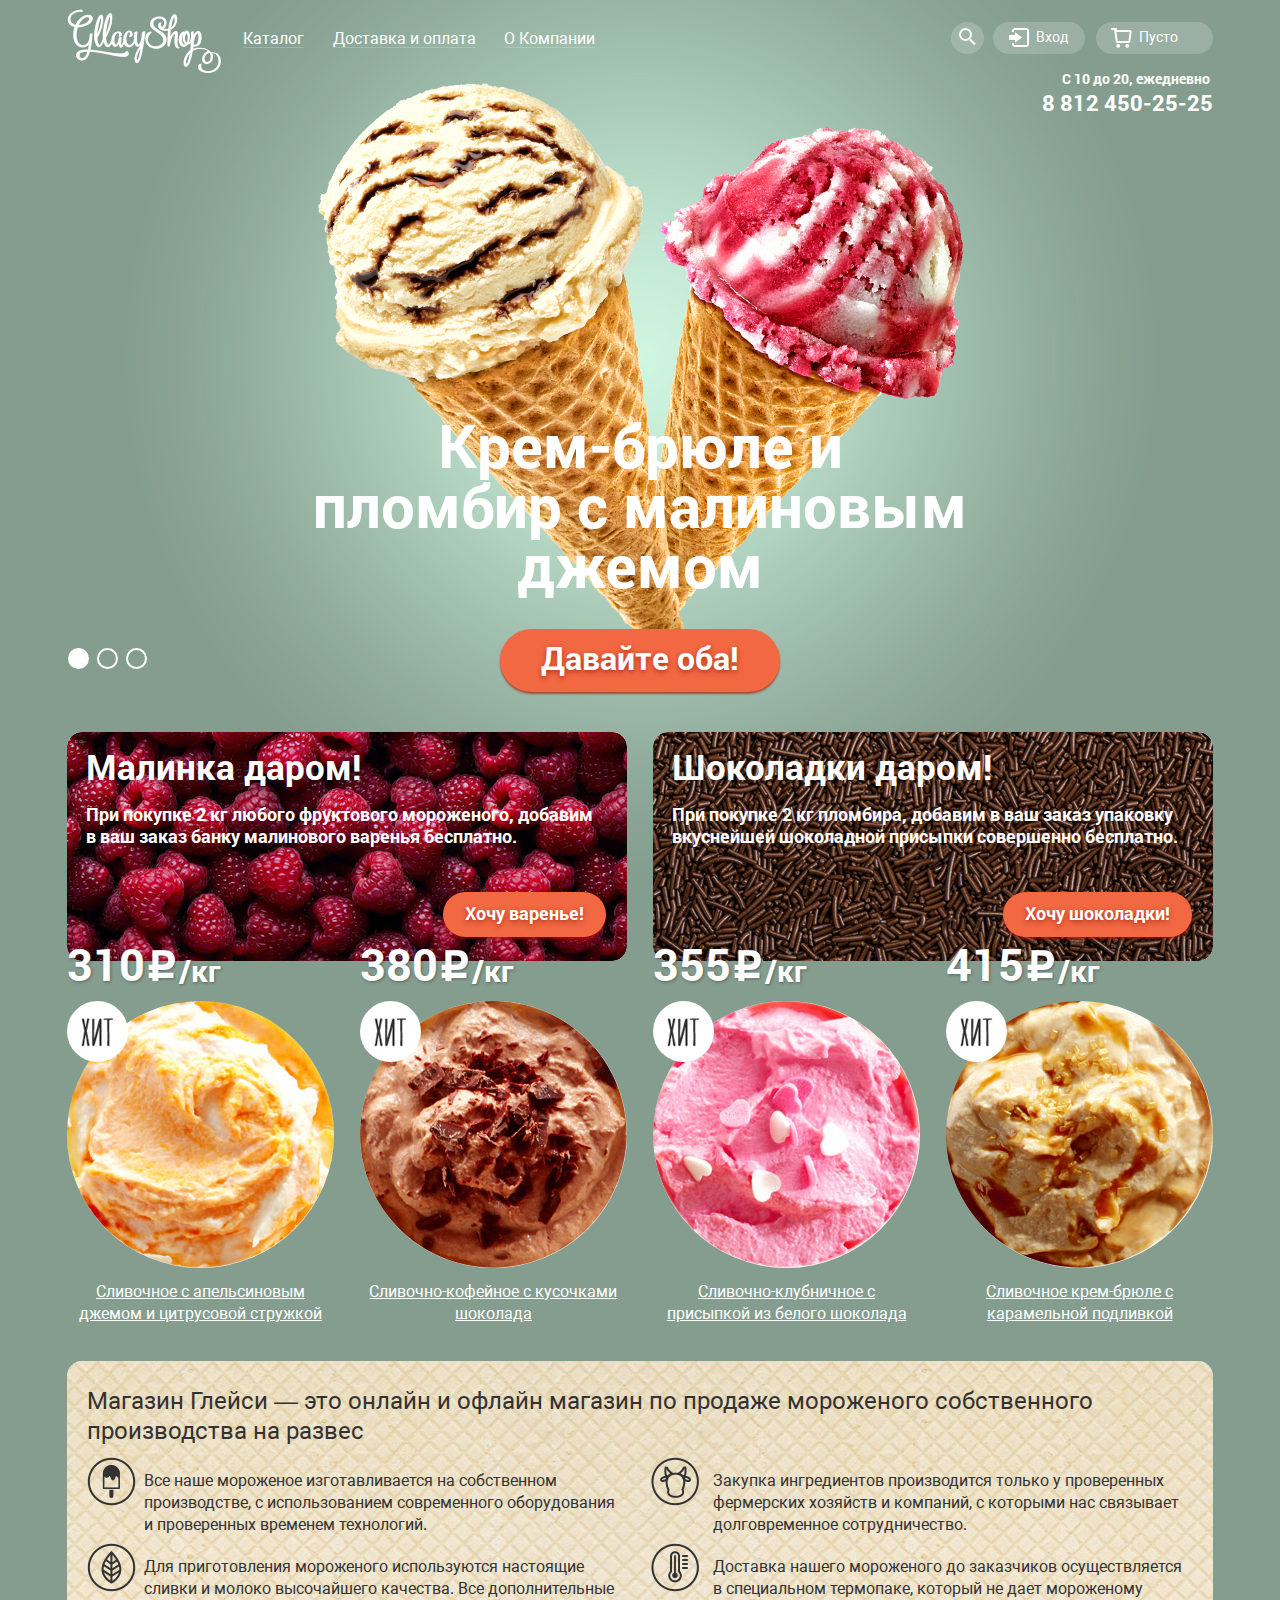
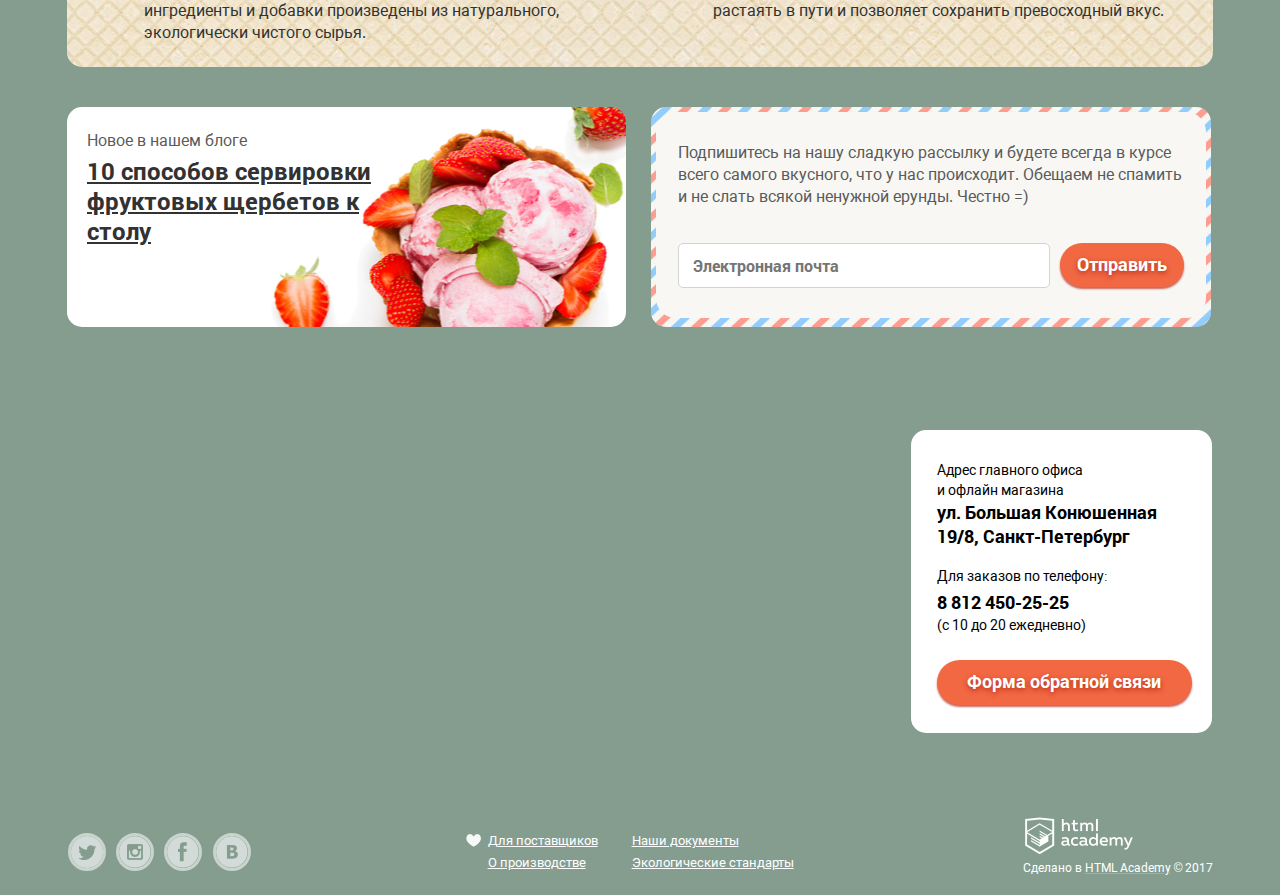
==== commit d6041fb3: "last edit" ====
--- a/index.html
+++ b/index.html
@@ -11,11 +11,11 @@
 </head>
 
 <body>
+
   <input type="radio" id="btn-1" name="toggle" checked/>
   <input type="radio" id="btn-2" name="toggle" />
   <input type="radio" id="btn-3" name="toggle" />
   <div class="site-wrapper">
-    <div class="overlay">
       <div class="content-wrapper">
         <header class="page-header">
           <nav class="navigation">
@@ -24,8 +24,27 @@
                 <a href="index.html"><img src="img/logo.png" width="154" height="64" alt="Gllacy Shop" /></a>
               </div>
               <ul class="navigation__items">
-                <li class="navigation__item navigation__item--open-js">
+                <li class="navigation__item navigation__item--open">
                   <a class="navigation__link" href="catalog.html">Каталог</a>
+                  <div class="hidden-list">
+                    <ul class="hidden-list__nav">
+                      <li class="hidden-list__item">
+                        <a class="hidden-list__link first-link" href="#">Новинки</a>
+                      </li>
+                      <li class="hidden-list__item">
+                        <a class="hidden-list__link" href="catalog.html">Сливочное</a>
+                      </li>
+                      <li class="hidden-list__item">
+                        <a class="hidden-list__link" href="#">Щербеты</a>
+                      </li>
+                      <li class="hidden-list__item">
+                        <a class="hidden-list__link" href="#">Фруктовый лёд</a>
+                      </li>
+                      <li class="hidden-list__item">
+                        <a class="hidden-list__link" href="#">Мелорин</a>
+                      </li>
+                    </ul>
+                  </div>
                 </li>
                 <li class="navigation__item">
                   <a class="navigation__link" href="#">Доставка и оплата</a>
@@ -34,80 +53,84 @@
                   <a class="navigation__link" href="#">О Компании</a>
                 </li>
               </ul>
-              <div class="hidden-list">
-                <ul class="hidden-list__nav">
-                  <li class="hidden-list__item">
-                    <a class="hidden-list__link first-link" href="#">Новинки</a>
-                  </li>
-                  <li class="hidden-list__item hidden-list__item-active">
-                    <a class="hidden-list__link" href="catalog.html">Сливочное</a>
-                  </li>
-                  <li class="hidden-list__item">
-                    <a class="hidden-list__link" href="#">Щербеты</a>
-                  </li>
-                  <li class="hidden-list__item">
-                    <a class="hidden-list__link" href="#">Фруктовый лёд</a>
-                  </li>
-                  <li class="hidden-list__item">
-                    <a class="hidden-list__link" href="#">Мелорин</a>
-                  </li>
-                </ul>
-              </div>
             </div>
             <div class="navigation__right">
               <ul class="navigation__second-list">
-                <li class="navigation__first-item">
-                  <a class="navigation__second-list-search" href="#" title="Поиск"></a>
-                </li>
-                <li class="navigation__second-item navigation__second-item--open-js">
-                  <a class="navigation__second-list-account sprite-entry" href="#"></a><span class="entry">Вход</span>
-                </li>
-                <li class="navigation__third-item">
-                  <a class="navigation__second-list-basket sprite-basket" href="#" title="Корзина"></a><span class="empty">Пусто</span>
+                <li class="navigation__second-list-item">
+                  <div class="navigation__first-item">
+                    <a class="navigation__second-list-link navigation__second-list-search" href="#" title="Поиск"></a>
+                    <div class="search-hidden">
+                      <div class="input-form">
+                      <input type="search" placeholder="Что ищем?"/>
+                      <div class="label-box">
+                        <label>Что ищем?</label>
+                      </div>
+                    </div>
+                    </div>
+                  </div>
+                </li>
+                <li class="navigation__second-list-item">
+                  <div class="navigation__second-item">
+                    <a class="navigation__second-list-link navigation__second-list-account sprite-entry" href="#"></a><span class="entry">Вход</span>
+                    <div class="navigation__pop-up">
+                      <form class="form__pop-up" action="https://echo.htmlacademy.ru" method="post">
+                        <div class="input-form">
+                          <input type="email" id="form-mail" placeholder="Электронная почта" pattern="" autocomplete="on" tabindex="1"/>
+                          <div class="label-box">
+                            <label class="form__describtion">Электронная почта</label>
+                          </div>
+                        </div>
+                        <div class="input-form">
+                          <input type="password" id="password" placeholder="Пароль" autocomplete="on" tabindex="2"/>
+                          <div class="label-box">
+                            <label class="form__describtion">Пароль</label>
+                          </div>
+                        </div>
+                        <div class="btn-item">
+                          <a class="btn__popup-mini button-link" href="#">Войти</a>
+                          <div class="registration">
+                            <a class="registration__link" href="#">Забыли пароль?</a>
+                            <a class="registration__link" href="#">Новая регистрация</a>
+                            </div>
+                            </div>
+                       </form>
+                    </div>
+                  </div>
+                </li>
+                <li class="navigation__second-list-item navigation__second-list-item">
+                  <div class="navigation__third-item">
+                    <a class="navigation__second-list-link navigation__second-list-basket sprite-basket" href="#" title="Корзина"></a><span class="empty">Пусто</span>
+                    <div class="basket--hidden">
+                      <div class="basket__goods">
+                        <div class="basket__goods-item">
+                          <span class="basket__close"></span>
+                          <div>
+                            <img src="./img/ice1.jpg" width="33" height="33" alt="Пломбир с апельсиновым джемом" />
+                          </div>
+                          <p class="basket__describtion">Пломбир с апельсиновым джемом</p>
+                          <span class="basket__quantity">200 руб.</span>
+                          <span class="basket__price--mini">300 руб.</span>
+                        </div>
+                        <div class="basket__goods-item">
+                          <span class="basket__close"></span>
+                          <div>
+                            <img src="./img/ice2.jpg" width="33" height="33" alt="Клубничный пломбир с присыпкой из белого шоколада" />
+                          </div>
+                          <p class="basket__describtion">Клубничный пломбир с присыпкой из белого шоколада</p>
+                          <span class="basket__quantity">300 руб.</span>
+                          <span class="basket__price--mini">450 руб.</span>
+                        </div>
+                      </div>
+                      <span class="basket__price">Итого 750 руб.</span>
+                      <a href="#" class="btn__order">Оформить заказ</a>
+                    </div>
+                  </div>
                 </li>
               </ul>
-              <div class="basket--hidden">
-                <div class="basket__goods">
-                  <div class="basket__goods-item">
-                    <span class="basket__close"></span>
-                    <div>
-                      <img src="./img/ice1.jpg" width="33" height="33" alt="Пломбир с апельсиновым джемом" />
-                    </div>
-                    <p class="basket__describtion">Пломбир с апельсиновым джемом</p>
-                    <span class="basket__quantity">200 руб.</span>
-                    <span class="basket__price--mini">300 руб.</span>
-                  </div>
-                  <div class="basket__goods-item">
-                    <span class="basket__close"></span>
-                    <div>
-                      <img src="./img/ice2.jpg" width="33" height="33" alt="Клубничный пломбир с присыпкой из белого шоколада" />
-                    </div>
-                    <p class="basket__describtion">Клубничный пломбир с присыпкой из белого шоколада</p>
-                    <span class="basket__quantity">300 руб.</span>
-                    <span class="basket__price--mini">450 руб.</span>
-                  </div>
-                </div>
-                <span class="basket__price">Итого 750 руб.</span>
-                <a href="#" class="btn__order">Оформить заказ</a>
-              </div>
               <div class="telephone">
                 <a class="navigation__telephone" href="tel:+78124502525">8 812 450-25-25</a>
               </div>
-              <div class="search-hidden">
-                <input type="search" value="Что ищем?" autofocus/>
-              </div>
-              <div class="navigation__pop-up">
-                  <input type="email" placeholder="Электронная почта" autocomplete="on" tabindex="1"/>
-                  <input type="password" placeholder="Пароль" autocomplete="on" tabindex="2"/>
-                  <div class="btn-item">
-                    <buttom class="btn__popup-mini">Войти</buttom>
-                    <div class="registration">
-                      <a class="registration__link" href="#">Забыли пароль?</a>
-                      <a class="registration__link" href="#">Новая регистрация</a>
-                    </div>
                  </div>
-              </div>
-            </div>
           </nav>
         </header>
         <main>
@@ -254,19 +277,11 @@
               <span class="contacts__order">Для заказов по телефону:</span>
               <a class="contacts__telephone" href="tel:+78124502525">8 812 450-25-25</a>
               <span>(с 10 до 20 ежедневно)</span>
-              <a class="btn btn__write-us" href="#">Форма обратной связи</a>
+              <a class="btn__write-us" href="#">Форма обратной связи</a>
             </div>
           </div>
         </div>
       </section>
-      <div class="form-answer">
-        <h2 class="form-answer__title">Мы обязательно вам ответим!</h2>
-        <span class="form-answer__close"></span>
-        <input type="text" placeholder="Как вас зовут?" autocomplete="on" tabindex="0"/>
-        <input type="email" placeholder="Ваша почта для ответа?"/>
-        <textarea placeholder="Напишите что-нибудь..." name="comment" id="comment-field" rows="10"></textarea>
-        <buttom class="btn__js">Отправить</buttom>
-      </div>
       </main>
       <footer class="page-footer">
         <div class="page-footer__container">
@@ -311,12 +326,39 @@
           </div>
         </div>
       </footer>
+      <div class="overlay">
+        <div class="form-answer">
+          <form class="form-answer__form" action="#" method="post" novalidate>
+          <h2 class="form-answer__title">Мы обязательно вам ответим!</h2>
+          <buttom type="button" title="Закрыть"><span class="form-answer__close">Закрыть</span></buttom>
+          <div class="input-form">
+            <input class="form-name" id="form-name" type="text" name="form-name" placeholder="Как вас зовут?" autocomplete="on" tabindex="0" required/>
+            <div class="label-box">
+              <label>Как вас зовут</label>
+            </div>
+          </div>
+          <div class="input-form">
+            <input class="form-email" id="form-mail" type="email" name="form-email" placeholder="Ваша почта для ответа?" required/>
+            <div class="label-box">
+              <label>Ваша почта для ответа?</label>
+            </div>
+          </div>
+          <div class="input-form">
+          <textarea class="form-feedback" id="form-feedback" placeholder="Напишите что-нибудь..." name="comment" rows="10"></textarea>
+          <div class="label-box">
+            <label>Напишите что-нибудь...</label>
+          </div>
+          </div>
+          <buttom class="btn__js" type="submit" title="Отправить"><span class="btn__form-answer">Отправить</span></buttom>
+            </form>
+            </div>
       </div>
     </div>
-
+    </div>
       <script src="./js/jquery.js"></script>
       <script type="text/javascript" charset="utf-8" async src="https://api-maps.yandex.ru/services/constructor/1.0/js/?um=constructor%3Adec2f61a0b0ee5c2c97a8cd96b6c37806e7637e20644a3f9c7ba3dcf985f7b2b&amp;width=100%25&amp;height=430&amp;lang=ru_RU&amp;scroll=false&id=yandex-map"></script>
-      <script src="./js/map.js"></script>
+      <script async src="./js/map.js"></script>
+      <script src="./js/script.js"></script>
 </body>
 
 </html>
--- a/css/style.css
+++ b/css/style.css
@@ -22,11 +22,7 @@
   display: none;
 }
 
-input[type="text"]:hover,
-input[type="email"]:hover,
-input[type="password"]:hover {
-  outline: #c7c6c5;
-}
+/*#c7c6c5*/
 
 .site-wrapper {
   background-position: top center;
@@ -37,6 +33,7 @@
 }
 
 .content-wrapper {
+  position: relative;
   min-width: 860px;
   max-width: 1146px;
   margin: 0 auto;
@@ -44,7 +41,9 @@
 }
 
 .page-header {
-  height: 6.25%;
+  height: 73px;
+  z-index: 10;
+
 }
 
 .navigation {
@@ -79,10 +78,10 @@
   margin-left: 176px;
 }
 
-.navigation__items li {
+.navigation__item {
   position: relative;
   margin: 0;
-  padding: 0;
+  padding: 0px 0px 15px;
   list-style: none;
 }
 
@@ -186,12 +185,14 @@
 .hidden-list {
   display: none;
   position: absolute;
-  top: 55px;
-  left: 165px;
+  top: 57px;
+  left: -17px;
   width: 144px;
   height: auto;
   margin-top: 5px;
   z-index: 20;
+  box-shadow: 0 20px 20px 0 rgba(0,0,0,.4);
+  overflow: auto;
 }
 
 .hidden-list__nav {
@@ -202,12 +203,12 @@
   width: 144px;
   height: auto;
   margin-top: 5px;
-  border-radius: 10px;
+  border-radius: 5px;
   background-color: #f8f7f4;
   z-index: 30;
   margin: 0;
   padding: 0;
-  overflow: auto;
+  overflow: hidden;
 }
 
 .hidden-list__item {
@@ -263,31 +264,46 @@
   background-color: #d07058;
 }
 
-
 .navigation__right {
   position: relative;
+  z-index: 100;
 }
 
 .navigation__second-list {
   display: flex;
-  justify-content: flex-end;
+  justify-content: space-between;
   position: relative;
   margin: 0;
   padding: 0;
   width: 262px;
-}
-
-.navigation__second-list li {
+  height: 63px;
+}
+
+.navigation__second-list .navigation__second-list-item {
+  width: 33px;
   margin: 0;
-  padding: 0;
+  margin-right: 10px;
+  padding: 25px 0 15px;
   list-style: none;
 }
 
-.navigation__second-list a {
+.navigation__second-list-item:nth-child(2) {
+  width: 91px;
+}
+
+.navigation__second-list-item:last-child {
+  width: 117px;
+}
+
+.navigation__second-list-item {
+  padding-bottom: 15px;
+}
+
+.navigation__second-list .navigation__second-list-link {
   display: flex;
   justify-content: center;
   align-items: center;
-  padding: 0;
+  padding: 0px;
   font-size: 14px;
   line-height: 16px;
   color: white;
@@ -312,31 +328,32 @@
 .search-hidden {
   display: none;
   position: absolute;
-  top: 55px;
-  left: -117%;
+  top: 34px;
+  right: 0%;
   width: 301px;
   height: 44px;
   padding: 20px;
   margin-top: 4px;
-  border-radius: 10px;
+  border-radius: 5px;
   background-color: #f8f7f4;
   z-index: 50;
   box-shadow: -1px 20px 20px 0 rgba(0, 0, 0, 0.4);
 }
 
-.search-hidden input[type="search"] {
-  display: flex;
-  font-size: 14px;
-  line-height: 24px;
+input[type="search"] {
+  position: relative;
+  display: flex;
   width: 309px;
   height: 44px;
   padding: 15px;
-  color: #999999;
   border: 1px solid #d3d3d2;
   border-radius: 5px;
-  font-family: "Roboto","Arial",sans-serif;
-}
-
+  font-size: 16px;
+  line-height: 24px;
+  color: #323232;
+  font-weight: 700;
+  font-family: "Roboto", "Arial", sans-serif;
+}
 
 .navigation__first-item:hover .navigation__second-list-search {
     border: 2px solid rgba(0, 0, 0, 1);
@@ -395,6 +412,7 @@
   line-height: 24px;
   font-weight: 600;
   text-decoration: none;
+  z-index: 1;
 }
 
 .navigation__telephone:after {
@@ -407,21 +425,22 @@
   font-size: 14px;
   line-height: 16px;
   font-weight: 600;
+  z-index: 0;
 }
 
 .basket--hidden {
   display: none;
   flex-direction: column;
-  justify-content: flex-end;
+  justify-content: flex-start;
   align-items: flex-end;
   position: absolute;
-  top: 59px;
+  top: 36px;
   right: 0px;
   width: 510px;
   height: 203px;
   background-color: #f8f7f4;
   padding: 26px 15px 11px;
-  border-radius: 10px;
+  border-radius: 5px;
   box-shadow: -1px 20px 20px 0 rgba(0, 0, 0, 0.4);
   z-index: 10;
 }
@@ -450,6 +469,7 @@
   left: 1px;
   width: 15px;
   height: 1px;
+  cursor: pointer;
   background-color: #000;
   transform: rotate(45deg);
 }
@@ -462,6 +482,7 @@
   right: 0px;
   width: 15px;
   height: 1px;
+  cursor: pointer;
   background-color: #000;
   transform: rotate(90deg);
 }
@@ -520,6 +541,252 @@
   align-items: center;
   margin-top: 16px;
   padding: 9px 14px;
+
+  font-weight: 600;
+  font-family: "Roboto", "Arial", sans-serif;
+  font-size: 18px;
+  line-height: 24px;
+  vertical-align: top;
+  color: #fff;
+  text-decoration: none;
+  text-shadow: 0 2px 5px rgba(160, 32, 11, 0.76);
+
+  background-image: linear-gradient(bottom top, #ca3824 0%, #f26843 100%);
+  background: #f26843;
+  border-radius: 100px;
+  box-shadow: 0 2px 2px rgba(172, 16, 0, 0.64);
+}
+
+.btn__order:hover {
+  color: #fff;
+  background: linear-gradient(to bottom, #f58669 0%, #ec6f5e 100%);
+  box-shadow: inset 0 2px 2px rgba(172, 16, 0, 1);
+}
+
+.btn__order:active {
+  color: #fff;
+  background: linear-gradient(to bottom, #d84742 0%, #e1613e 100%);
+  box-shadow: inset 0 2px 2px rgba(172, 16, 0, 1);
+}
+
+.navigation__third-item .empty {
+  margin-top: 7px;
+  margin-left: 6%;
+  font-size: 14px;
+  line-height: 16px;
+  color: white;
+  font-weight: 300;
+  color: white;
+}
+
+.two-goods {
+  margin-top: 7px;
+  margin-left: 20%;
+  font-size: 14px;
+  line-height: 16px;
+  color: white;
+  font-weight: 700;
+  color: black;
+}
+
+.navigation__first-item {
+  display: flex;
+  justify-content: center;
+  position: absolute;
+  top: 22px;
+  left: 0%;
+  width: 33px;
+  height: 32px;
+  background-color: rgba(250, 250, 250, 0.2);
+  border-radius: 50%;
+  cursor: pointer;
+  margin-right: 10px;
+}
+
+.navigation__second-item {
+  display: flex;
+  justify-content: center;
+  position: absolute;
+  top: 22px;
+  right: 49%;
+  width: 92px;
+  height: 32px;
+  background-color: rgba(250, 250, 250, 0.2);
+  border-radius: 20px;
+  cursor: pointer;
+  z-index: 0;
+  padding-bottom: 0;
+}
+
+.navigation__third-item {
+  display: flex;
+  justify-content: center;
+  position: absolute;
+  top: 22px;
+  right: 0%;
+  width: 117px;
+  height: 32px;
+  background-color: rgba(250, 250, 250, 0.2);
+  border-radius: 20px;
+  cursor: pointer;
+}
+
+.navigation__third-item-catalog {
+  display: flex;
+  justify-content: center;
+  position: absolute;
+  top: 22px;
+  right: 0%;
+  width: 117px;
+  height: 32px;
+  background-color: #f7f6f3;
+  border-radius: 20px;
+  cursor: auto;
+}
+
+.navigation__first-item:hover,
+.navigation__second-item:hover {
+  background-color: #f7f6f3;
+}
+
+.navigation__second-item:hover .entry {
+  color: black;
+}
+.navigation__third-item-cattalog:hover {
+  background-color: #f7f6f3;
+  color: black;
+}
+
+.navigation__second-item:hover a,
+.navigation__third-item:hover a {
+ color: black;
+}
+
+.navigation__link__catalog-link {
+  position: relative;
+}
+
+.first-link:first-of-type {
+  padding: 15px 21px 8px;
+  position: relative;
+  font-weight: bold;
+  position: relative;
+}
+
+.first-link::after {
+  content: "";
+  position: absolute;
+  top: 38px;
+  left: 7px;
+  width: 128px;
+  height: 1px;
+  background-color: #d1d0ce;
+}
+
+.navigation__link__catalog-link:hover .hidden-list {
+  display: flex;
+}
+
+.navigation__second-list-account {
+  position: relative;
+}
+
+.navigation__second-list-account:hover .navigation__pop-up {
+  display: flex;
+}
+
+.navigation__pop-up {
+  display: none;
+  position: absolute;
+  top: 36px;
+  right: 0%;
+  width: 277px;
+  height: 204px;
+  border-radius: 5px;
+  background-color: #f8f7f4;
+  box-shadow: 0 20px 20px 0 rgba(0,0,0,.4);
+  z-index: 200;
+}
+
+.form__pop-up {
+  display: flex;
+  flex-direction: column;
+  justify-content: space-between;
+  border: none;
+  width: 237px;
+  height: 174px;
+  padding: 20px;
+}
+
+.navigation__pop-up input {
+  position: relative;
+  max-width: 205px;
+  min-width: 205px;
+  height: 14px;
+  padding: 15px;
+  font-size: 14px;
+  line-height: 24px;
+  font-family: "Roboto", "Arial", sans-serif;
+  color: #323232;;
+  border: 1px solid #d3d3d2;
+  border-radius: 5px;
+  margin-bottom: 20px;
+  overflow: visible;
+  cursor: auto;
+}
+
+.form__describtion {
+  position: absolute;
+  top: 6px;
+  left: -14px;
+  font-size: 11px;
+  line-height: 13px;
+  color: #999999;
+}
+
+.navigation__pop-up .btn-item {
+  display: flex;
+  flex-direction: row;
+  justify-content: space-between;
+  flex-wrap: nowrap;
+  width: 238px;
+}
+
+.registration {
+  display: flex;
+  flex-direction: column;
+  justify-content: space-around;
+  min-height: 47px;
+}
+
+.registration .registration__link {
+  font-size: 13px;
+  line-height: 24px;
+  color: #323232;
+  text-decoration: underline #adacaa;
+}
+
+.registration .registration__link:hover {
+  color: #e84d37;
+  text-decoration: underline #f9cdc4;
+}
+
+.registration .registration__link:active {
+  color: #e84d37;
+  text-decoration: underline #f9cdc4;
+}
+
+.navigation__pop-up .btn__popup-mini {
+  display: flex;
+  justify-content: center;
+  align-items: center;
+  width: 52px;
+  height: 10px;
+  padding: 16px 25px;
+  margin: 0;
+  z-index: 100;
+  border: none;
+  outline: none;
 
   font-weight: 600;
   font-family: "Roboto","Arial",sans-serif;
@@ -530,235 +797,53 @@
   text-decoration: none;
   text-shadow: 0 2px 5px rgba(160, 32, 11, 0.76);
 
-  background-image: linear-gradient(bottom top, #ca3824 0%, #f26843 100%);
+  background-image: linear-gradient(to top, #ca3824 0%, #f26843 100%);
   background: #f26843;
   border-radius: 100px;
   box-shadow: 0 2px 2px rgba(172, 16, 0, 0.64);
 }
 
-.btn__order:hover {
+.navigation__pop-up .btn__popup-mini:hover {
   background: linear-gradient(to bottom, #f58669 0%, #ec6f5e 100%);
   box-shadow: inset 0 2px 2px rgba(172, 16, 0, 1);
-}
-
-.btn__order:active {
+  color: white;
+}
+
+.navigation__pop-up .btn__popup-mini:active {
   background: linear-gradient(to bottom, #d84742 0%, #e1613e 100%);
   box-shadow: inset 0 2px 2px rgba(172, 16, 0, 1);
-}
-
-.navigation__third-item .empty {
-  margin-top: 7px;
-  margin-left: 6%;
-  font-size: 14px;
-  line-height: 16px;
   color: white;
-  font-weight: 300;
+}
+
+.button-link {
+color: white;
+}
+
+.navigation__second-item:hover .btn__popup-mini {
   color: white;
 }
 
-.two-goods {
-  margin-top: 7px;
-  margin-left: 20%;
-  font-size: 14px;
-  line-height: 16px;
-  color: white;
-  font-weight: 700;
+.navigation__item--open:hover .navigation__link:first-child {
   color: black;
 }
 
-.navigation__first-item {
-  display: flex;
-  justify-content: center;
-  position: absolute;
-  top: 22px;
-  left: 0%;
-  width: 33px;
-  height: 32px;
-  background-color: rgba(250, 250, 250, 0.2);
-  border-radius: 50%;
-  cursor: pointer;
-  margin-right: 10px;
-}
-
-.navigation__second-item {
-  display: flex;
-  justify-content: center;
-  position: absolute;
-  top: 22px;
-  right: 49%;
-  width: 92px;
-  height: 32px;
-  background-color: rgba(250, 250, 250, 0.2);
-  border-radius: 20px;
-  cursor: pointer;
-  z-index: 0;
-  margin-right: 10px;
-}
-
-.navigation__third-item {
-  display: flex;
-  justify-content: center;
-  position: absolute;
-  top: 22px;
-  right: 0%;
-  width: 117px;
-  height: 32px;
-  background-color: rgba(250, 250, 250, 0.2);
-  border-radius: 20px;
-  cursor: pointer;
-}
-
-.navigation__third-item-catalog {
-  display: flex;
-  justify-content: center;
-  position: absolute;
-  top: 22px;
-  right: 0%;
-  width: 117px;
-  height: 32px;
-  background-color: #f7f6f3;
-  border-radius: 20px;
-  cursor: auto;
-}
-
-.navigation__first-item:hover,
-.navigation__second-item:hover {
-  background-color: #f7f6f3;
-}
-
-.navigation__second-item:hover .entry {
-  color: black;
-}
-.navigation__third-item-cattalog:hover {
-  background-color: #f7f6f3;
-  color: black;
-}
-
-.navigation__third-item-catalog .basket--hidden {
-  display: flex;
-}
-
-.navigation__second-item:hover a,
-.navigation__third-item:hover a {
- color: black;
-}
-
-.navigation__link__catalog-link {
-  position: relative;
-}
-
-.first-link:first-of-type {
-  padding: 15px 21px;
-  position: relative;
-  font-weight: bold;
-  position: relative;
-}
-
-.first-link::after {
-  content: "";
-  position: absolute;
-  top: 38px;
-  left: 7px;
-  width: 128px;
-  height: 1px;
-  background-color: #d1d0ce;
-}
-
-.navigation__link__catalog-link:hover .hidden-list {
-  display: flex;
-}
-
-.navigation__second-list-account {
-  position: relative;
-}
-
-.navigation__second-list-account:hover .navigation__pop-up {
-  display: flex;
-}
-
-.navigation__pop-up {
-  display: none;
-  flex-direction: column;
-  justify-content: space-between;
-  position: absolute;
-  top: 60px;
-  right: 50%;
-  width: 237px;
-  height: 174px;
-  padding: 20px;
-  border-radius: 10px;
-  background-color: #f8f7f4;
-  z-index: 21;
-}
-
-.navigation__pop-up input {
-  width: 205px;
-  height: 14px;
-  padding: 15px;
-  font-size: 14px;
-  line-height: 24px;
-  font-family: "Roboto","Arial",sans-serif;
-  color: #999999;
-  border: 1px solid #d3d3d2;
-  border-radius: 5px;
-  margin-bottom: 20px;
-}
-
-.navigation__pop-up .btn-item {
-  display: flex;
-  flex-direction: row;
-  justify-content: space-between;
-  flex-wrap: nowrap;
-  width: 238px;
-}
-
-.registration {
-  display: flex;
-  flex-direction: column;
-  justify-content: space-around;
-  min-height: 47px;
-}
-
-.registration__link {
-  font-size: 13px;
-  line-height: 24px;
-  color: #323232;
-  text-decoration: underline #adacaa;
-}
-
-.btn__popup-mini {
-  display: flex;
-  justify-content: center;
-  align-items: center;
-  width: 52px;
-  height: 10px;
-  padding: 16px 25px;
-  margin: 0;
-
-  font-weight: 600;
-  font-family: "Roboto","Arial",sans-serif;
-  font-size: 18px;
-  line-height: 24px;
-  vertical-align: top;
-  color: #fff;
-  text-decoration: none;
-  text-shadow: 0 2px 5px rgba(160, 32, 11, 0.76);
-
-  background-image: linear-gradient(bottom top, #ca3824 0%, #f26843 100%);
-  background: #f26843;
-  border-radius: 100px;
-  box-shadow: 0 2px 2px rgba(172, 16, 0, 0.64);
-}
-
-.btn__popup-mini:hover {
-  background: linear-gradient(to bottom, #f58669 0%, #ec6f5e 100%);
-  box-shadow: inset 0 2px 2px rgba(172, 16, 0, 1);
-}
-
-.btn__popup-mini:active {
-  background: linear-gradient(to bottom, #d84742 0%, #e1613e 100%);
-  box-shadow: inset 0 2px 2px rgba(172, 16, 0, 1);
-}
+.navigation__item--open:hover .hidden-list {
+  display: flex;
+}
+
+.navigation__second-list-item:first-child:hover .search-hidden {
+  display: flex;
+}
+
+.navigation__second-list-item:nth-child(2):hover .navigation__pop-up {
+  display: flex;
+}
+
+.navigation__second-list-item-catalog:hover .basket--hidden {
+  display: flex;
+}
+
+
 /* slider*/
 .slider {
   position: relative;
@@ -1182,6 +1267,8 @@
   border: 1px solid #d3d3d2;
   border-radius: 5px;
   margin-right: 10px;
+  color: #323232;
+  font-weight: 700;
   font-family: "Roboto","Arial",sans-serif;
 }
 
@@ -1333,19 +1420,271 @@
 
 }
 
+.page-footer {
+  min-width: 860px;
+  margin: 0 auto;
+  height: 11.1%;
+  padding: 0 2.3%;
+}
+
+.page-footer--catalog {
+  min-width: 860px;
+  margin: 0 auto;
+  height: 11.1%;
+  padding: 0 0%;
+}
+.page-footer__container {
+  display: flex;
+  align-items: center;
+  justify-content: space-between;
+  padding: 18px 2.3%;
+}
+
+.page-footer__container--catalog {
+  display: flex;
+  align-items: center;
+  justify-content: space-between;
+  padding: 18px 0%;
+}
+
+.page-footer__social {
+  width: 186px;
+  height: 40px;
+  margin-top: 14px;
+}
+
+.page-footer__social--catalog {
+  width: 186px;
+  height: 40px;
+  margin-top: 20px;
+}
+
+.social__items {
+  display: flex;
+  flex-direction: row;
+  justify-content: space-between;
+  margin: 0;
+  padding: 0;
+  width: 185px;
+  margin-left: 10px;
+}
+
+.social__items--catalog {
+  display: flex;
+  flex-direction: row;
+  justify-content: space-between;
+  margin: 0;
+  padding: 0;
+  width: 185px;
+  margin-left: 0px;
+}
+
+.social__item {
+  width: 40px;
+  height: 40px;
+  position: relative;
+  list-style: none;
+  margin: 0;
+  padding: 0;
+}
+
+.social__link {
+  background-image: url("../img/icons/sprite.png");
+  background-repeat: no-repeat;
+  background-position: center;
+  position: absolute;
+  top: 0%;
+  left: 0%;
+  border: 3px solid #dae2de;
+  border-radius: 50%;
+  opacity: 0.8;
+}
+
+.social__link:hover {
+  opacity: 1;
+}
+
+.social__link:active {
+  box-shadow: inset 0px 2px 1px 0px #888888;
+}
+
+.documents {
+  display: flex;
+  flex-direction: row;
+  justify-content: space-between;
+  position: relative;
+  width: 306px;
+  height: 40px;
+  margin-top: 5px;
+  margin-left: 15px;
+}
+
+.documents__items {
+  display: flex;
+  flex-direction: column;
+}
+
+.documents__items {
+  margin: 0;
+  padding: 0;
+  list-style: none;
+}
+
+.link-bold {
+  font-weight: 600;
+}
+
+.documents__link {
+  font-size: 13px;
+  line-height: 18px;
+  font-weight: normal;
+  color: white;
+  text-decoration: underline #fff;
+}
+
+.documents__link:hover {
+  color: #ffbc9e;
+  text-decoration: underline #ffbc9e;
+}
+
+.documents__link:active {
+  color: #ffbc9e;
+  text-decoration: underline #ffbc9e;
+}
+
+.link-heart {
+  background-image: url("../img/icons/sprite.png");
+  background-repeat: no-repeat;
+  background-position: center;
+  position: absolute;
+  top: 13%;
+  left: -7%;
+}
+
+.copyright {
+  display: flex;
+  flex-direction: column;
+  align-items: flex-start;
+  position: relative;
+}
+
+.copyright__logo {
+  display: flex;
+  background-image: url("../img/icons/sprite.png");
+  background-repeat: no-repeat;
+  background-position: center;
+  position: absolute;
+  bottom: 36%;
+  right: 45%;
+}
+
+.copyright__logo--catalog {
+  display: flex;
+  background-image: url("../img/icons/sprite.png");
+  background-repeat: no-repeat;
+  background-position: center;
+  position: absolute;
+  bottom: 37%;
+  right: 40%;
+}
+
+.copyright__description {
+  font-size: 12px;
+  line-height: 18px;
+  color: white;
+  margin-top: 22%;
+  margin-right: 9px;
+}
+
+.copyright__description a {
+  color: white;
+  text-decoration: underline rgba(250, 250, 250, 0.2);
+}
+
+.copyright__description a:hover {
+  color: #ffbc9e;
+  text-decoration: underline #ffbc9e;
+}
+
+.copyright__description a:active {
+  color: #ffbc9e;
+  text-decoration: underline #ffbc9e;
+}
+
+@media screen and (max-width: 900px) {
+  .page-footer__container {
+    padding: 18px 0%;
+  }
+
+  .social__items {
+    margin-left: 0px;
+  }
+
+  .page-footer__social {
+    margin-top: 15px;
+  }
+
+  .documents {
+    margin-top: 4px;
+    margin-left: 5px;
+  }
+  .copyright__logo {
+    right: 42%;
+  }
+
+  .copyright__description {
+    margin-right: 0px;
+  }
+
+  .copyright__logo--catalog {
+    bottom: 36%;
+    right: 43%;
+  }
+}
+.overlay--open-js {
+  display: block;
+  position: fixed;
+  content: "";
+  top: 0;
+  left: 0;
+  width: 100%;
+  height: 100%;
+  background-color: rgba(0, 0, 0, 0.3);
+  z-index: 100;
+  }
+
+.overlay {
+  display: none;
+  position: fixed;
+  content: "";
+  top: 0;
+  left: 0;
+  width: 100%;
+  height: 100%;
+  background-color: rgba(0, 0, 0, 0.3);
+  z-index: 100;
+}
+
+
 .form-answer {
-  display: none;
+  display: flex;
+  position: fixed;
+  top: 10%;
+  left: 30%;
+  width: 478px;
+  height: 442px;
+  padding: 20px 25px 25px;
+  border-radius: 10px;
+  background-color: #f8f7f4;
+  z-index: 101;
+    box-shadow: 0 30px 50px rgba(0, 0, 0, 0.7);
+}
+
+.form-answer__form {
+  display: flex;
   flex-direction: column;
   justify-content: flex-start;
   align-items: flex-start;
-  position: absolute;
-  top: center;
-  left: center;
-  width: 478px;
-  height: 442px;
-  padding: 20px 25px 25px;
-  border-radius: 20px;
-  background-color: #f8f7f4;
 }
 
 .form-answer__title {
@@ -1356,8 +1695,24 @@
 .form-answer__close {
   display: flex;
   position: absolute;
-  top: 4%;
-  right: 15px;
+  top: 17px;
+  right: 20px;
+  width: 32px;
+  height: 30px;
+  font-size: 0;
+  background: transparent;
+  border: 0;
+  cursor: pointer;
+  z-index: 0;
+}
+
+
+.form-answer__close::before {
+  display: flex;
+  position: absolute;
+  content: "";
+  top: 15px;
+  right: 5px;
   width: 24px;
   height: 2px;
   background-color: #000;
@@ -1368,20 +1723,13 @@
   display: flex;
   position: absolute;
   content: "";
-  top: 0px;
-  right: 0px;
+  top: 15px;
+  right: 5px;
   width: 24px;
   height: 2px;
   background-color: #000;
-  transform: rotate(90deg);
-}
-
-.form-answer bottom {
-  justify-content: flex-end;
-  align-items: flex-end;
-  font-family: "Roboto","Arial",sans-serif;
-}
-
+  transform: rotate(-45deg);
+}
 
 input[type="text"] {
   width: 267px;
@@ -1391,6 +1739,8 @@
   color: rgba(153, 153, 153, 1);
   padding: 15px 15px;
   margin-bottom: 15px;
+  color: #323232;
+  font-weight: 700;
   font-family: "Roboto","Arial",sans-serif;
 }
 
@@ -1401,25 +1751,49 @@
   border-radius: 5px;
   padding: 15px 15px;
   margin-bottom: 15px;
+  color: #323232;
+  font-weight: 700;
   font-family: "Roboto","Arial",sans-serif;
 }
 
 textarea {
+  position: relative;
   width: 428px;
   height: 155px;
   border: 1px solid #d3d3d2;
   border-radius: 5px;
   padding: 15px 15px;
   margin-bottom: 25px;
+  color: #323232;
+  font-weight: 700;
   font-family: "Roboto","Arial",sans-serif;
 }
 
 .btn__js {
+  display: flex;
+ position: absolute;
+ right: 50px;
+ bottom: 20px;
+  width: 81px;
+  height: 45px;
+  background-color: white;
+  outline: none;
+  border: none;
+  z-index: -1;
+}
+
+.btn__form-answer {
   display: flex;
   justify-content: flex-end;
   align-items: flex-end;
-  margin-left: 290px;
+  position: absolute;
+  right: -15px;
+  bottom: -5px;
+  margin-left: 310px;
   padding: 14px 28px;
+  z-index: 1;
+  border: none;
+  outline: none;
 
   font-weight: 600;
   font-family: "Roboto","Arial",sans-serif;
@@ -1430,225 +1804,24 @@
   text-decoration: none;
   text-shadow: 0 2px 5px rgba(160, 32, 11, 0.76);
 
-  background-image: linear-gradient(bottom top, #ca3824 0%, #f26843 100%);
+  background-image: linear-gradient(to top, #ca3824 0%, #f26843 100%);
   background: #f26843;
   border-radius: 100px;
   box-shadow: 0 2px 2px rgba(172, 16, 0, 0.64);
 }
 
-.btn__js:hover {
+.btn__form-answer:hover {
   background: linear-gradient(to bottom, #f58669 0%, #ec6f5e 100%);
   box-shadow: inset 0 2px 2px rgba(172, 16, 0, 1);
 }
 
-.btn__js:active {
+.btn__form-answer:active {
   background: linear-gradient(to bottom, #d84742 0%, #e1613e 100%);
   box-shadow: inset 0 2px 2px rgba(172, 16, 0, 1);
 }
 
-.page-footer {
-  min-width: 860px;
-  margin: 0 auto;
-  height: 11.1%;
-  padding: 0 2.3%;
-}
-
-.page-footer--catalog {
-  min-width: 860px;
-  margin: 0 auto;
-  height: 11.1%;
-  padding: 0 0%;
-}
-.page-footer__container {
-  display: flex;
-  align-items: center;
-  justify-content: space-between;
-  padding: 18px 2.3%;
-}
-
-.page-footer__container--catalog {
-  display: flex;
-  align-items: center;
-  justify-content: space-between;
-  padding: 18px 0%;
-}
-
-.page-footer__social {
-  width: 186px;
-  height: 40px;
-  margin-top: 14px;
-}
-
-.page-footer__social--catalog {
-  width: 186px;
-  height: 40px;
-  margin-top: 20px;
-}
-
-.social__items {
-  display: flex;
-  flex-direction: row;
-  justify-content: space-between;
-  margin: 0;
-  padding: 0;
-  width: 185px;
-  margin-left: 10px;
-}
-
-.social__items--catalog {
-  display: flex;
-  flex-direction: row;
-  justify-content: space-between;
-  margin: 0;
-  padding: 0;
-  width: 185px;
-  margin-left: 0px;
-}
-
-.social__item {
-  width: 40px;
-  height: 40px;
-  position: relative;
-  list-style: none;
-  margin: 0;
-  padding: 0;
-}
-
-.social__link {
-  background-image: url("../img/icons/sprite.png");
-  background-repeat: no-repeat;
-  background-position: center;
-  position: absolute;
-  top: 0%;
-  left: 0%;
-  border: 3px solid #dae2de;
-  border-radius: 50%;
-  opacity: 0.8;
-}
-
-.social__link:hover {
-  opacity: 1;
-}
-
-.social__link:active {
-  box-shadow: inset 0px 2px 1px 0px #888888;
-}
-
-.documents {
-  display: flex;
-  flex-direction: row;
-  justify-content: space-between;
-  position: relative;
-  width: 306px;
-  height: 40px;
-  margin-top: 5px;
-  margin-left: 15px;
-}
-
-.documents__items {
-  display: flex;
-  flex-direction: column;
-}
-
-.documents__items {
-  margin: 0;
-  padding: 0;
-  list-style: none;
-}
-
-.link-bold {
-  font-weight: 600;
-}
-
-.documents__link {
-  font-size: 13px;
-  line-height: 18px;
-  font-weight: normal;
-  color: white;
-  text-decoration: none;
-}
-
-.link-heart {
-  background-image: url("../img/icons/sprite.png");
-  background-repeat: no-repeat;
-  background-position: center;
-  position: absolute;
-  top: 13%;
-  left: -7%;
-}
-
-.copyright {
-  display: flex;
-  flex-direction: column;
-  align-items: flex-start;
-  position: relative;
-}
-
-.copyright__logo {
-  display: flex;
-  background-image: url("../img/icons/sprite.png");
-  background-repeat: no-repeat;
-  background-position: center;
-  position: absolute;
-  bottom: 36%;
-  right: 45%;
-}
-
-.copyright__logo--catalog {
-  display: flex;
-  background-image: url("../img/icons/sprite.png");
-  background-repeat: no-repeat;
-  background-position: center;
-  position: absolute;
-  bottom: 37%;
-  right: 40%;
-}
-
-.copyright__description {
-  font-size: 12px;
-  line-height: 18px;
-  color: white;
-  margin-top: 22%;
-  margin-right: 9px;
-}
-
-.copyright__description a {
-  color: white;
-  text-decoration: underline rgba(250, 250, 250, 0.2);
-}
-
-@media screen and (max-width: 900px) {
-  .page-footer__container {
-    padding: 18px 0%;
-  }
-
-  .social__items {
-    margin-left: 0px;
-  }
-
-  .page-footer__social {
-    margin-top: 15px;
-  }
-
-  .documents {
-    margin-top: 4px;
-    margin-left: 5px;
-  }
-  .copyright__logo {
-    right: 42%;
-  }
-
-  .copyright__description {
-    margin-right: 0px;
-  }
-
-  .copyright__logo--catalog {
-    bottom: 36%;
-    right: 43%;
-  }
-}
-
 /* catalog */
+
 .main__wrapper {
   margin: 0 auto;
 }
@@ -1669,19 +1842,25 @@
   text-decoration: none;
 }
 
+.breadcrumbs .breadcrumbs__link {
+  color: #fff;
+  text-decoration: underline rgba(255, 255, 255, 0.4);
+}
+
+.breadcrumbs__link:hover {
+  color: #ffbc9e;
+  text-decoration: underline #ffbc9e;
+}
+
+.breadcrumbs__link:active {
+  color: #ffbc9e;
+  text-decoration: underline #ffbc9e;
+}
+
 @media screen and (max-width: 900px) {
   .breadcrumbs a {
  margin-top: 13%;
  }
-}
-
-
-.breadcrumbs__link:first-child {
-  text-decoration: underline rgba(255, 255, 255, 0.4);
-}
-
-.breadcrumbs__link:nth-child(3) {
-  text-decoration: underline rgba(255, 255, 255, 0.4);
 }
 
 .main__title {
@@ -1691,12 +1870,15 @@
   margin: 0;
 }
 
+/* filter */
+
 .filter-form {
   display: flex;
   flex-direction: column;
   justify-content: flex-start;
   width: 860px;
   margin: 29px 0 38px;
+  z-index: 1;
 }
 
 .filter-forms {
@@ -1750,10 +1932,11 @@
   line-height: 18px;
   color: white;
   border: none;
+  border-radius: 20px;
   position: relative;
   outline: none;
   color: white;
-  background-color: rgba(255, 255, 255, 0.0);
+  background-color: transparent;
 }
 
 select:hover {
@@ -2240,17 +2423,17 @@
   font-size: 16px;
   line-height: 22px;
   cursor: pointer;
-  text-decoration: underline rgba(250, 250, 250, 0.2);
+  text-decoration: underline white;
 }
 
 .goods__description:hover {
-  color: #e84d37;
-  text-decoration: underline #e84d37;
+  color: #ffbc9e;
+  text-decoration: underline #ffbc9e;
 }
 
 .goods__description:active {
-  color: #e84d37;
-  text-decoration: underline #e84d37;
+  color: #ffbc9e;
+  text-decoration: underline #ffbc9e;
 }
 
 .goods__items-paginator {
@@ -2414,6 +2597,60 @@
   background-color: rgba(250, 250, 250, 0.2);
 }
 
+/* input */
+
+.input-form {
+  position: relative;
+}
+
+.label-box label {
+  display: none;
+  position: absolute;
+  top: 10px;
+  left: 10px;
+  font-size: 16px;
+  line-height: 24px;
+  color: #999999;
+  font-family: "Roboto","Arial",sans-serif;
+  pointer-events: none;
+  transition-duration: 0.2s ease all;
+}
+
+input:hover {
+  border-color: #c7c6c5;
+}
+
+input:focus {
+  border-color: #8fbdec;
+}
+input:focus label {
+  color: #8fbdec;
+}
+
+
+input:focus ~ .label-box label,
+input:valid ~ .label-box label {
+  display: block;
+  transform: translateY(-25px);
+  font-size: 11px;
+  line-height: 13px;
+}
+
+input[placeholder] {
+  color: #999;
+  font-weight: 300;
+}
+.form-answer textarea:focus ~ .label-box label,
+.form-answer textarea:valid ~ .label-box label {
+  display: block;
+  transform: translateY(-25px);
+  font-size: 11px;
+  line-height: 13px;
+}
+}
+
+/* sprite */
+
 .sprite {
     background-image: url(spritesheet.png);
     background-repeat: no-repeat;
